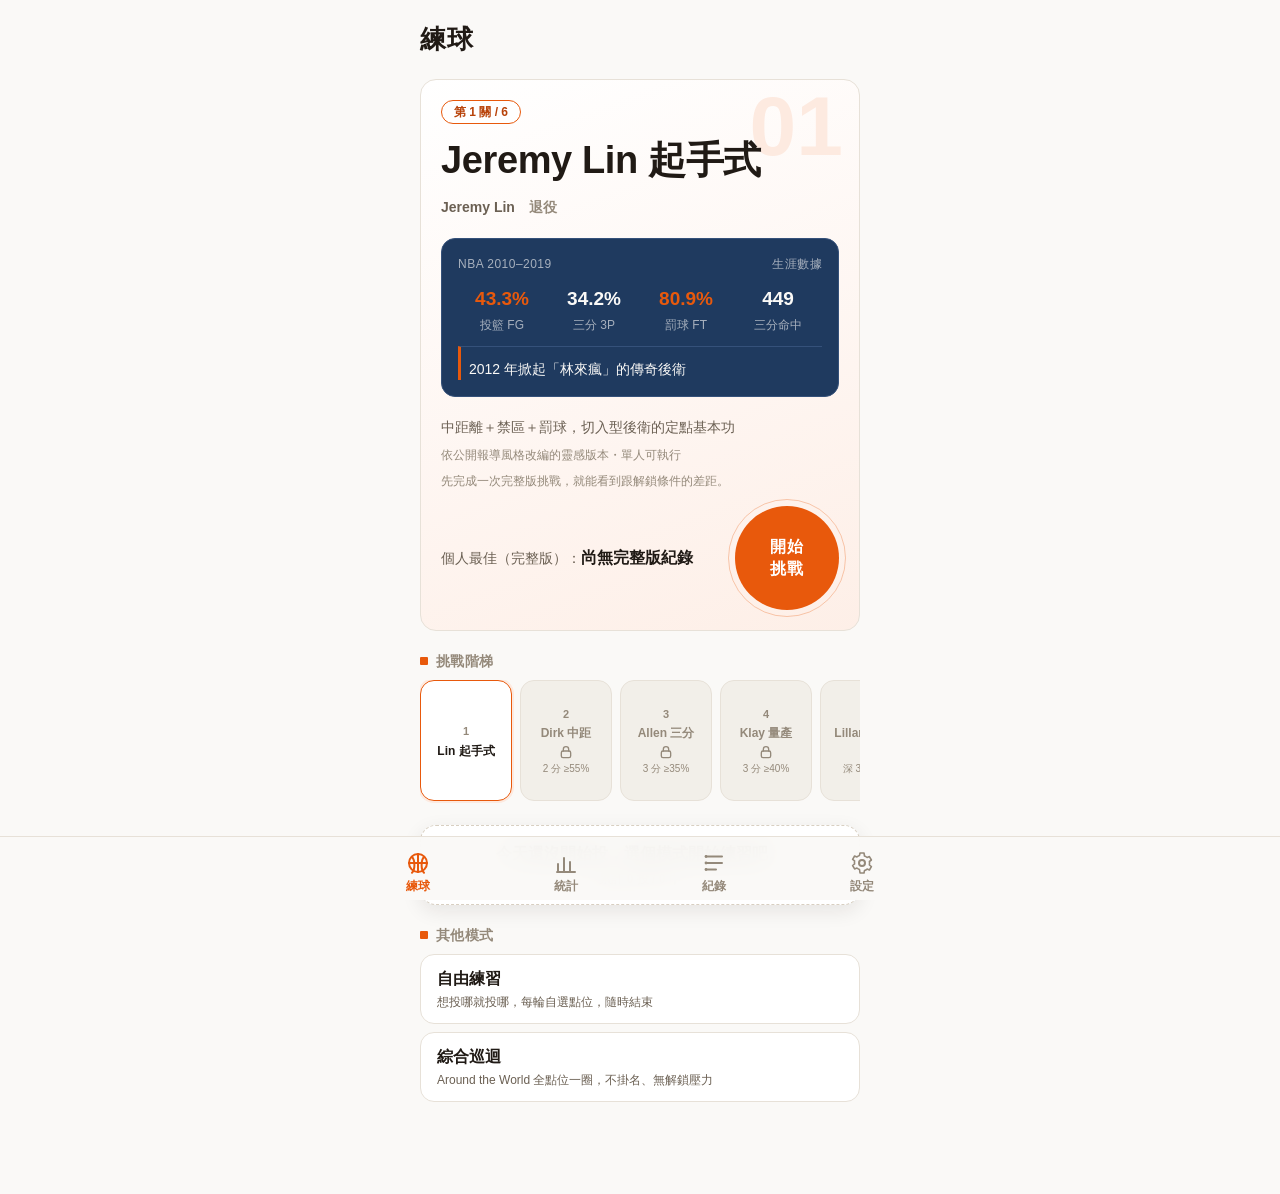
==== index.html @ 974ddd9c "OG 圖上線：assets/og.jpg＋og/twitter meta - 使用者以主 Prompt（三修版）Gemini 生成，Fable 依 BRANDING 檢查清單   選定左上負空間最乾淨" ====
<!doctype html>
<html lang="zh-Hant">
<head>
<meta charset="UTF-8" />
<meta name="viewport" content="width=device-width, initial-scale=1, maximum-scale=1, viewport-fit=cover" />
<title>Shot Ledger｜投籃紀錄</title>
<meta name="description" content="手機優先的投籃訓練紀錄工具：選模式、投一輪記一次、看熱區與命中率。" />
<meta name="theme-color" content="#FAF9F7" />
<meta property="og:title" content="Shot Ledger — 投籃訓練紀錄" />
<meta property="og:description" content="選一位射手挑戰，每輪回來點一下，破紀錄解鎖下一位。" />
<meta property="og:image" content="https://shot-ledger.pages.dev/assets/og.jpg" />
<meta property="og:url" content="https://shot-ledger.pages.dev/" />
<meta property="og:type" content="website" />
<meta name="twitter:card" content="summary_large_image" />
<link
  rel="icon"
  href="data:image/svg+xml,%3Csvg xmlns='http://www.w3.org/2000/svg' viewBox='0 0 64 64'%3E%3Cdefs%3E%3ClinearGradient id='t' x1='10' y1='52' x2='52' y2='38' gradientUnits='userSpaceOnUse'%3E%3Cstop offset='0' stop-color='%23FAF9F7' stop-opacity='.35'/%3E%3Cstop offset='1' stop-color='%23FAF9F7'/%3E%3C/linearGradient%3E%3CradialGradient id='g' cx='52' cy='38' r='14' gradientUnits='userSpaceOnUse'%3E%3Cstop offset='.45' stop-color='%23E8590C' stop-opacity='.5'/%3E%3Cstop offset='1' stop-color='%23E8590C' stop-opacity='0'/%3E%3C/radialGradient%3E%3C/defs%3E%3Crect x='2' y='2' width='60' height='60' rx='14' fill='%231F3A5F'/%3E%3Cpath d='M10 52Q31.6 0.7 54.4 36.7L49.6 39.3Q32.4 3.3 10 52Z' fill='url(%23t)'/%3E%3Ccircle cx='52' cy='38' r='14' fill='url(%23g)'/%3E%3Ccircle cx='52' cy='38' r='6.5' fill='%23E8590C'/%3E%3C/svg%3E"
/>
<link rel="stylesheet" href="css/tokens.css" />
<link rel="stylesheet" href="css/app.css" />
</head>
<body>
<div class="app-shell">
  <main id="view" class="app-main" role="main"></main>

  <nav class="tab-bar" id="tab-bar" aria-label="主要頁籤">
    <a href="#/train" class="tab-item" data-tab="train">
      <svg class="tab-item__icon" viewBox="0 0 24 24" fill="none" aria-hidden="true">
        <circle cx="12" cy="12" r="9" stroke="currentColor" stroke-width="2" />
        <path d="M3 12h18M12 3v18M6 6c3.2 3.2 3.2 12.6 0 15.8M18 6c-3.2 3.2-3.2 12.6 0 15.8" stroke="currentColor" stroke-width="2" stroke-linecap="round" />
      </svg>
      <span class="tab-item__label">練球</span>
    </a>
    <a href="#/stats" class="tab-item" data-tab="stats">
      <svg class="tab-item__icon" viewBox="0 0 24 24" fill="none" aria-hidden="true">
        <path d="M4 21V13M10 21V7M16 21V11M21 21H3" stroke="currentColor" stroke-width="2" stroke-linecap="round" stroke-linejoin="round" />
      </svg>
      <span class="tab-item__label">統計</span>
    </a>
    <a href="#/history" class="tab-item" data-tab="history">
      <svg class="tab-item__icon" viewBox="0 0 24 24" fill="none" aria-hidden="true">
        <path d="M4 5.5h16M4 12h16M4 18.5h10" stroke="currentColor" stroke-width="2" stroke-linecap="round" />
        <circle cx="4" cy="5.5" r="1.4" fill="currentColor" />
        <circle cx="4" cy="12" r="1.4" fill="currentColor" />
        <circle cx="4" cy="18.5" r="1.4" fill="currentColor" />
      </svg>
      <span class="tab-item__label">紀錄</span>
    </a>
    <a href="#/settings" class="tab-item" data-tab="settings">
      <span class="tab-item__icon-wrap">
        <svg class="tab-item__icon" viewBox="0 0 24 24" fill="none" aria-hidden="true">
          <circle cx="12" cy="12" r="3" stroke="currentColor" stroke-width="2" />
          <path d="M19.4 13.5a7.6 7.6 0 0 0 0-3l2-1.5-2-3.4-2.3.9a7.6 7.6 0 0 0-2.6-1.5L14 2h-4l-.5 2.4a7.6 7.6 0 0 0-2.6 1.5l-2.3-.9-2 3.4 2 1.5a7.6 7.6 0 0 0 0 3l-2 1.6 2 3.4 2.3-.9c.8.7 1.7 1.2 2.6 1.5L10 22h4l.5-2.4a7.6 7.6 0 0 0 2.6-1.5l2.3.9 2-3.4-2-1.6Z" stroke="currentColor" stroke-width="1.6" stroke-linejoin="round" />
        </svg>
        <span class="tab-item__dot" hidden></span>
      </span>
      <span class="tab-item__label">設定</span>
    </a>
  </nav>
</div>

<script type="module" src="js/app.js"></script>
</body>
</html>
---- css/tokens.css ----
/* css/tokens.css — 設計變數：色彩 / 字級 / 間距 / 圓角 / 陰影 */

:root {
  /* ---- 色彩：籃球橘 accent + 暖灰底 + 深炭文字 ---- */
  --color-accent: #E8590C;
  --color-accent-dark: #B8430A;
  --color-accent-tint: #FDEAE0;
  --color-accent-contrast: #FFFFFF;

  --color-bg: #FAF9F7;
  --color-surface: #FFFFFF;
  --color-surface-sunken: #F2EFE9;
  --color-border: #E7E1D8;
  --color-border-strong: #D8CFC1;

  --color-text: #201A15;
  --color-text-muted: #6B6053;
  --color-text-faint: #94897A;
  --color-text-on-accent: #FFFFFF;

  --color-success: #17794F;
  --color-success-tint: #E1F4EB;
  --color-danger: #B23B2E;
  --color-danger-tint: #FBE7E3;

  --color-court-line: #C9BFAF;
  --color-spot-idle: #C7BFB2;

  --color-heat-none: #D8D2C6;
  --color-heat-cold: #3E7CB1;
  --color-heat-warm: #E3A72E;
  --color-heat-hot: #E8590C;

  /* ---- 夜幕深藍：hero 卡生涯數據面板專用（呼應 favicon / OG 圖夜空色系） ---- */
  --color-night: #1F3A5F;
  --color-night-line: #35517A;
  --color-on-night: #FAF9F7;
  --color-on-night-muted: rgba(250, 249, 247, 0.62);

  /* ---- 字級 ---- */
  --font-family: -apple-system, BlinkMacSystemFont, "Segoe UI", "PingFang TC",
    "Noto Sans TC", "Microsoft JhengHei", "Heiti TC", sans-serif;

  --text-xs: 12px;
  --text-sm: 14px;
  --text-md: 16px;
  --text-lg: 19px;
  --text-xl: 26px;
  --text-2xl: 38px;
  --text-3xl: 48px;

  --leading-tight: 1.2;
  --leading-normal: 1.5;

  /* ---- 間距 ---- */
  --space-1: 4px;
  --space-2: 8px;
  --space-3: 12px;
  --space-4: 16px;
  --space-5: 20px;
  --space-6: 28px;
  --space-7: 40px;
  --space-8: 56px;

  /* ---- 圓角 ---- */
  --radius-sm: 8px;
  --radius-md: 14px;
  --radius-lg: 16px;
  --radius-full: 999px;

  /* ---- 陰影 ---- */
  --shadow-sm: 0 1px 2px rgba(32, 26, 21, 0.06);
  --shadow-md: 0 6px 20px rgba(32, 26, 21, 0.09);
  --shadow-lg: 0 12px 36px rgba(32, 26, 21, 0.14);

  /* ---- 觸控 / 動效 ---- */
  --touch-min: 48px;
  --transition-fast: 150ms ease;
  --transition-med: 220ms cubic-bezier(0.22, 0.61, 0.36, 1);

  --tabbar-height: 64px;
  --safe-bottom: env(safe-area-inset-bottom, 0px);
}

@media (prefers-reduced-motion: reduce) {
  :root {
    --transition-fast: 1ms;
    --transition-med: 1ms;
  }
}
---- css/app.css ----
/* css/app.css — 版面與元件 */

/* ---------------------------------------------------------------------- */
/* Reset / 基礎                                                           */
/* ---------------------------------------------------------------------- */

* {
  box-sizing: border-box;
}

html,
body {
  margin: 0;
  padding: 0;
  background: var(--color-bg);
  color: var(--color-text);
  font-family: var(--font-family);
  font-size: var(--text-md);
  line-height: var(--leading-normal);
  -webkit-tap-highlight-color: transparent;
  overscroll-behavior-y: none;
  /* 排版紀律：中文詞內不斷行（人名／英數與中文詞之間仍可在空白處斷），
     真的塞不下時才整詞換行，避免任何地方單獨剩一個中文字。 */
  word-break: keep-all;
  overflow-wrap: break-word;
}

h1,
h2,
h3,
p {
  margin: 0;
}

/* 標題儘量兩行平衡、內文儘量避免末行只剩孤字孤符號（不支援的瀏覽器會忽略，安全降級） */
h1,
h2,
h3,
.hero-card__name,
.sheet__title,
.empty-state__title,
.celebration__title,
.celebration__next {
  text-wrap: balance;
}

p,
.hero-card__focus,
.settings-card__row,
.about-card__note,
.empty-state__desc,
.confirm-card p,
.challenge-note,
.sheet__eligibility-note,
.mode-card__focus,
.secondary-card__focus {
  text-wrap: pretty;
}

/* 資訊單元（數字＋單位／符號）整體不可拆行，例如 59%、53/90 投中、約 30 分、第 3/9 輪 */
.nowrap {
  white-space: nowrap;
}

button,
input {
  font: inherit;
  color: inherit;
}

button {
  background: none;
  border: none;
  cursor: pointer;
  -webkit-tap-highlight-color: transparent;
}

ul {
  list-style: none;
  margin: 0;
  padding: 0;
}

a {
  color: inherit;
  text-decoration: none;
}

.visually-hidden {
  position: absolute;
  width: 1px;
  height: 1px;
  overflow: hidden;
  clip: rect(0 0 0 0);
  white-space: nowrap;
}

/* 數字一律等寬，避免練球時數字跳動 */
.today-summary__value,
.today-summary__pct,
.active-header__time,
.makes-btn,
.stepper-btn,
.round-row__score,
.history-row__score,
.summary__total-num,
.type-row__score,
.type-row__pct,
.spot-heat-text {
  font-variant-numeric: tabular-nums;
}

/* ---------------------------------------------------------------------- */
/* App Shell                                                              */
/* ---------------------------------------------------------------------- */

.app-shell {
  min-height: 100dvh;
  display: flex;
  flex-direction: column;
}

.app-main {
  flex: 1;
  width: 100%;
  max-width: 480px;
  margin: 0 auto;
  padding: var(--space-5) var(--space-4) calc(var(--tabbar-height) + var(--safe-bottom) + var(--space-6));
  min-height: 100dvh;
}

@media (min-width: 481px) {
  .app-main {
    padding-left: var(--space-5);
    padding-right: var(--space-5);
  }
}

.page {
  display: flex;
  flex-direction: column;
  gap: var(--space-5);
  animation: page-in var(--transition-med);
}

@keyframes page-in {
  from {
    opacity: 0;
    transform: translateY(6px);
  }
  to {
    opacity: 1;
    transform: none;
  }
}

.page-header h1 {
  font-size: var(--text-xl);
  font-weight: 800;
  letter-spacing: 0.03em;
}

.page-header--with-back {
  display: flex;
  align-items: center;
  gap: var(--space-3);
}

.back-btn {
  width: var(--touch-min);
  height: var(--touch-min);
  min-width: var(--touch-min);
  display: flex;
  align-items: center;
  justify-content: center;
  font-size: 22px;
  border-radius: var(--radius-full);
  color: var(--color-text);
}

.back-btn:active {
  background: var(--color-surface-sunken);
}

/* ---------------------------------------------------------------------- */
/* Tab bar                                                                */
/* ---------------------------------------------------------------------- */

.tab-bar {
  position: fixed;
  left: 0;
  right: 0;
  bottom: 0;
  z-index: 40;
  display: flex;
  justify-content: center;
  gap: var(--space-2);
  height: calc(var(--tabbar-height) + var(--safe-bottom));
  padding: var(--space-2) var(--space-4) var(--safe-bottom);
  background: rgba(250, 249, 247, 0.92);
  backdrop-filter: saturate(1.4) blur(14px);
  -webkit-backdrop-filter: saturate(1.4) blur(14px);
  border-top: 1px solid var(--color-border);
}

.tab-bar > .tab-item {
  flex: 1;
  max-width: 140px;
}

.tab-item {
  display: flex;
  flex-direction: column;
  align-items: center;
  justify-content: center;
  gap: 2px;
  min-height: var(--touch-min);
  border-radius: var(--radius-md);
  color: var(--color-text-faint);
  transition: color var(--transition-fast), transform var(--transition-fast);
}

.tab-item:active {
  transform: scale(0.94);
}

.tab-item.is-active {
  color: var(--color-accent);
}

.tab-item__icon {
  width: 24px;
  height: 24px;
}

.tab-item__icon-wrap {
  position: relative;
  display: inline-flex;
}

.tab-item__dot {
  position: absolute;
  top: -1px;
  right: -3px;
  width: 8px;
  height: 8px;
  border-radius: var(--radius-full);
  background: var(--color-danger);
  border: 1.5px solid var(--color-bg);
}

.tab-item__label {
  font-size: var(--text-xs);
  font-weight: 600;
}

/* ---------------------------------------------------------------------- */
/* 按鈕 / Chip                                                            */
/* ---------------------------------------------------------------------- */

.btn {
  min-height: var(--touch-min);
  padding: 0 var(--space-5);
  border-radius: var(--radius-md);
  font-size: var(--text-md);
  font-weight: 700;
  display: inline-flex;
  align-items: center;
  justify-content: center;
  transition: transform var(--transition-fast), opacity var(--transition-fast), background var(--transition-fast);
}

.btn:active {
  transform: scale(0.97);
}

.btn:disabled {
  opacity: 0.4;
  pointer-events: none;
}

.btn--primary {
  background: var(--color-accent);
  color: var(--color-text-on-accent);
}

.btn--secondary {
  background: var(--color-surface);
  border: 1.5px solid var(--color-border-strong);
  color: var(--color-text);
}

.btn--ghost {
  background: transparent;
  color: var(--color-text-muted);
}

.btn--ghost-danger {
  background: transparent;
  color: var(--color-danger);
}

.btn--danger {
  background: var(--color-danger);
  color: #fff;
}

.chip {
  min-height: 40px;
  padding: 0 var(--space-4);
  border-radius: var(--radius-full);
  border: 1.5px solid var(--color-border-strong);
  background: var(--color-surface);
  color: var(--color-text-muted);
  font-size: var(--text-sm);
  font-weight: 600;
  transition: all var(--transition-fast);
}

.chip--active,
.chip:active {
  background: var(--color-accent-tint);
  border-color: var(--color-accent);
  color: var(--color-accent-dark);
}

.chip--attempts {
  color: var(--color-text);
}

/* ---------------------------------------------------------------------- */
/* 今日小結 / 模式卡片                                                     */
/* ---------------------------------------------------------------------- */

.today-summary {
  display: flex;
  flex-direction: column;
  gap: var(--space-1);
  padding: var(--space-4) var(--space-5);
  background: linear-gradient(135deg, var(--color-accent) 0%, var(--color-accent-dark) 100%);
  color: #fff;
  border-radius: var(--radius-lg);
  box-shadow: var(--shadow-md);
}

.today-summary__row {
  display: flex;
  align-items: baseline;
  gap: var(--space-3);
}

.today-summary__value {
  font-size: var(--text-lg);
  font-weight: 800;
}

.today-summary__pct {
  margin-left: auto;
  font-size: var(--text-xl);
  font-weight: 800;
}

.today-summary__lifetime,
.today-summary__weekly {
  font-size: var(--text-xs);
  font-weight: 600;
  opacity: 0.85;
}

.today-summary--empty {
  background: var(--color-surface);
  color: var(--color-text-muted);
  border: 1.5px dashed var(--color-border-strong);
  font-weight: 600;
  text-align: center;
}

.today-summary--empty .today-summary__row {
  justify-content: center;
}

.today-summary--empty .today-summary__lifetime,
.today-summary--empty .today-summary__weekly {
  color: var(--color-text-faint);
  opacity: 1;
  text-align: center;
}

.mode-list {
  display: flex;
  flex-direction: column;
  gap: var(--space-3);
}

.mode-card {
  text-align: left;
  background: var(--color-surface);
  border: 1px solid var(--color-border);
  border-radius: var(--radius-lg);
  padding: var(--space-4) var(--space-5);
  display: flex;
  flex-direction: column;
  gap: var(--space-1);
  transition: transform var(--transition-fast);
}

.mode-card:active {
  transform: scale(0.985);
}

.mode-card__top {
  display: flex;
  align-items: baseline;
  justify-content: space-between;
  gap: var(--space-2);
}

.mode-card__name {
  font-size: var(--text-lg);
  font-weight: 800;
}

.mode-card__est {
  font-size: var(--text-xs);
  color: var(--color-text-faint);
  font-weight: 600;
  white-space: nowrap;
}

.mode-card__focus {
  color: var(--color-text-muted);
  font-size: var(--text-sm);
}

.mode-card__meta {
  margin-top: var(--space-2);
  display: flex;
  flex-wrap: wrap;
  align-items: center;
  gap: var(--space-2);
}

.mode-card__rounds {
  font-size: var(--text-xs);
  font-weight: 700;
  color: var(--color-accent-dark);
  background: var(--color-accent-tint);
  padding: 3px var(--space-2);
  border-radius: var(--radius-full);
}

.mode-card__inspired {
  font-size: 11px;
  color: var(--color-text-faint);
}

/* ---------------------------------------------------------------------- */
/* 繼續上次練習                                                            */
/* ---------------------------------------------------------------------- */

.page--confirm {
  min-height: calc(100dvh - var(--tabbar-height) - var(--safe-bottom) - var(--space-8));
  display: flex;
  align-items: center;
}

.confirm-card {
  width: 100%;
  background: var(--color-surface);
  border: 1px solid var(--color-border);
  border-radius: var(--radius-lg);
  padding: var(--space-6) var(--space-5);
  display: flex;
  flex-direction: column;
  gap: var(--space-4);
}

.confirm-card h2 {
  font-size: var(--text-lg);
  font-weight: 800;
}

.confirm-card p {
  color: var(--color-text-muted);
  font-size: var(--text-sm);
}

.confirm-actions {
  display: flex;
  gap: var(--space-3);
  margin-top: var(--space-2);
}

.confirm-actions .btn {
  flex: 1;
}

/* ---------------------------------------------------------------------- */
/* 練球中                                                                  */
/* ---------------------------------------------------------------------- */

.active-header {
  display: flex;
  align-items: center;
  justify-content: space-between;
  gap: var(--space-3);
}

.active-header__mode {
  font-size: var(--text-lg);
  font-weight: 800;
}

.active-header__meta {
  display: flex;
  align-items: center;
  gap: var(--space-3);
  font-size: var(--text-sm);
  font-weight: 700;
  color: var(--color-text-muted);
}

.active-header__time {
  padding: 4px var(--space-2);
  border-radius: var(--radius-sm);
  background: var(--color-surface-sunken);
}

.active-header__round {
  color: var(--color-accent-dark);
  white-space: nowrap;
}

.court-wrap {
  background: var(--color-surface);
  border-radius: var(--radius-lg);
  padding: var(--space-3);
  border: 1px solid var(--color-border);
  display: flex;
  flex-direction: column;
  gap: var(--space-3);
}

.court-svg {
  width: 100%;
  height: auto;
  display: block;
  touch-action: manipulation;
}

.court-spot {
  cursor: pointer;
}

.court-spot.is-locked {
  cursor: default;
}

.spot-dot {
  transition: r var(--transition-fast), fill var(--transition-fast);
  stroke: var(--color-surface);
  stroke-width: 2;
}

.court-spot--pick .spot-dot {
  fill: var(--color-spot-idle);
}

.court-spot--pick.is-selected .spot-dot {
  fill: var(--color-accent);
  stroke: var(--color-accent-dark);
}

.spot-label {
  font-size: 15px;
  font-weight: 700;
  fill: var(--color-text);
  opacity: 0;
  transition: opacity var(--transition-fast);
  pointer-events: none;
  paint-order: stroke;
  stroke: var(--color-surface);
  stroke-width: 4px;
}

.court-spot.is-selected .spot-label {
  opacity: 1;
}

.court-spot--heat .spot-label {
  display: none;
}

.spot-heat-text {
  font-size: 13px;
  font-weight: 800;
  fill: #fff;
  pointer-events: none;
  paint-order: stroke;
}

.spot-controls,
.type-chips {
  display: flex;
  flex-wrap: wrap;
  gap: var(--space-2);
}

.round-input {
  background: var(--color-surface);
  border-radius: var(--radius-lg);
  padding: var(--space-4) var(--space-4) var(--space-5);
  border: 1px solid var(--color-border);
  display: flex;
  flex-direction: column;
  gap: var(--space-3);
}

.round-input__head {
  display: flex;
  align-items: center;
  justify-content: space-between;
  gap: var(--space-2);
}

.round-input__spot {
  flex: 1;
  min-width: 0;
  font-weight: 700;
  font-size: var(--text-sm);
  color: var(--color-text-muted);
  white-space: nowrap;
  overflow: hidden;
  text-overflow: ellipsis;
}

.round-input__question {
  font-size: var(--text-lg);
  font-weight: 800;
  text-align: center;
}

.makes-grid {
  display: grid;
  grid-template-columns: repeat(6, 1fr);
  gap: var(--space-2);
}

.makes-btn {
  min-height: 56px;
  border-radius: var(--radius-md);
  background: var(--color-surface-sunken);
  border: 1.5px solid var(--color-border);
  font-size: var(--text-lg);
  font-weight: 800;
  color: var(--color-text);
  transition: transform var(--transition-fast), background var(--transition-fast), color var(--transition-fast), border-color var(--transition-fast);
}

.makes-btn:hover {
  border-color: var(--color-accent);
}

.makes-btn:active {
  transform: scale(0.92);
  background: var(--color-accent);
  color: #fff;
  border-color: var(--color-accent);
}

.makes-btn.is-active {
  background: var(--color-accent);
  color: #fff;
  border-color: var(--color-accent);
}

.makes-btn:disabled {
  opacity: 0.35;
  pointer-events: none;
}

.completed-rounds {
  display: flex;
  flex-direction: column;
  gap: var(--space-2);
}

.completed-rounds__title {
  font-size: var(--text-sm);
  font-weight: 700;
  color: var(--color-text-faint);
}

.round-list {
  display: flex;
  flex-direction: column;
  gap: var(--space-1);
  background: var(--color-surface);
  border-radius: var(--radius-md);
  border: 1px solid var(--color-border);
  overflow: hidden;
}

.round-row {
  display: flex;
  align-items: center;
  gap: var(--space-3);
  padding: var(--space-3) var(--space-4);
  min-height: var(--touch-min);
  border-bottom: 1px solid var(--color-border);
  cursor: pointer;
  transition: background var(--transition-fast);
}

.round-row:last-child {
  border-bottom: none;
}

.round-row:active {
  background: var(--color-surface-sunken);
}

.round-row__idx {
  font-size: var(--text-xs);
  font-weight: 700;
  color: var(--color-text-faint);
  min-width: 26px;
}

.round-row__spot {
  flex: 1;
  font-weight: 600;
}

.round-row__score {
  font-weight: 800;
  color: var(--color-accent-dark);
}

.active-footer {
  display: flex;
  gap: var(--space-3);
  position: sticky;
  bottom: 0;
}

.active-footer .btn--primary {
  flex: 1;
}

/* ---------------------------------------------------------------------- */
/* Sheet（實投數 / 修改輪次）＋ Toast                                       */
/* ---------------------------------------------------------------------- */

.sheet-backdrop {
  position: fixed;
  inset: 0;
  z-index: 60;
  background: rgba(32, 26, 21, 0.4);
  display: flex;
  align-items: flex-end;
  justify-content: center;
  animation: backdrop-in var(--transition-fast);
}

@keyframes backdrop-in {
  from {
    opacity: 0;
  }
  to {
    opacity: 1;
  }
}

.sheet {
  width: 100%;
  max-width: 480px;
  background: var(--color-surface);
  border-radius: var(--radius-lg) var(--radius-lg) 0 0;
  padding: var(--space-5) var(--space-4) calc(var(--space-6) + var(--safe-bottom));
  box-shadow: var(--shadow-lg);
  display: flex;
  flex-direction: column;
  gap: var(--space-4);
  animation: sheet-in var(--transition-med);
  max-height: 80dvh;
  overflow-y: auto;
}

@keyframes sheet-in {
  from {
    transform: translateY(24px);
    opacity: 0;
  }
  to {
    transform: none;
    opacity: 1;
  }
}

.sheet__title {
  font-size: var(--text-lg);
  font-weight: 800;
  text-align: center;
}

.sheet__sub {
  font-size: var(--text-sm);
  color: var(--color-text-muted);
  text-align: center;
  margin-top: calc(var(--space-2) * -1);
}

.stepper-grid {
  display: grid;
  grid-template-columns: repeat(5, 1fr);
  gap: var(--space-2);
}

.stepper-btn {
  min-height: 48px;
  border-radius: var(--radius-md);
  background: var(--color-surface-sunken);
  border: 1.5px solid var(--color-border);
  font-weight: 700;
}

.stepper-btn.is-active {
  background: var(--color-accent);
  color: #fff;
  border-color: var(--color-accent);
}

.toast {
  position: fixed;
  left: 50%;
  bottom: calc(var(--tabbar-height) + var(--safe-bottom) + var(--space-4));
  transform: translate(-50%, 10px);
  opacity: 0;
  background: var(--color-text);
  color: #fff;
  padding: var(--space-3) var(--space-5);
  border-radius: var(--radius-full);
  font-weight: 700;
  font-size: var(--text-sm);
  box-shadow: var(--shadow-md);
  z-index: 80;
  transition: opacity var(--transition-med), transform var(--transition-med);
  pointer-events: none;
}

.toast--show {
  opacity: 1;
  transform: translate(-50%, 0);
}

/* ---------------------------------------------------------------------- */
/* 本節統計（練球結束頁 / 紀錄詳情共用）                                     */
/* ---------------------------------------------------------------------- */

.summary {
  display: flex;
  flex-direction: column;
  gap: var(--space-5);
}

.summary__header {
  display: flex;
  flex-direction: column;
  gap: 2px;
}

.summary__header h2 {
  font-size: var(--text-xl);
  font-weight: 800;
}

.inspired-note {
  font-size: 12px;
  color: var(--color-text-faint);
}

.summary__meta {
  font-size: var(--text-sm);
  color: var(--color-text-muted);
  margin-top: var(--space-1);
}

.summary__totals {
  display: grid;
  grid-template-columns: repeat(3, 1fr);
  background: var(--color-surface);
  border: 1px solid var(--color-border);
  border-radius: var(--radius-lg);
  padding: var(--space-5) var(--space-3);
}

.summary__total {
  display: flex;
  flex-direction: column;
  align-items: center;
  gap: 2px;
}

.summary__total-num {
  font-size: var(--text-2xl);
  font-weight: 800;
  letter-spacing: -0.02em;
}

.summary__total-num--accent {
  color: var(--color-accent);
}

.summary__total-label {
  font-size: var(--text-xs);
  color: var(--color-text-faint);
  font-weight: 600;
}

.type-list {
  display: flex;
  flex-direction: column;
  gap: var(--space-2);
}

.type-row {
  display: grid;
  grid-template-columns: 3.5em 4em 3em 1fr;
  align-items: center;
  gap: var(--space-2);
  background: var(--color-surface);
  border: 1px solid var(--color-border);
  border-radius: var(--radius-md);
  padding: var(--space-3) var(--space-4);
  font-size: var(--text-sm);
}

.type-row--empty {
  display: block;
  text-align: center;
  color: var(--color-text-faint);
  padding: var(--space-5);
}

.type-row__label {
  font-weight: 800;
}

.type-row__score {
  color: var(--color-text-muted);
}

.type-row__pct {
  font-weight: 800;
}

.stat-diff {
  justify-self: end;
  min-width: 0;
  max-width: 100%;
  font-size: var(--text-xs);
  font-weight: 700;
  text-align: right;
  white-space: nowrap;
  overflow: hidden;
  text-overflow: ellipsis;
}

.stat-diff--up {
  color: var(--color-success);
}

.stat-diff--down {
  color: var(--color-danger);
}

.stat-diff--flat,
.stat-diff--none {
  color: var(--color-text-faint);
}

.summary__court {
  background: var(--color-surface);
  border-radius: var(--radius-lg);
  border: 1px solid var(--color-border);
  padding: var(--space-3);
}

.summary__actions {
  display: flex;
  flex-direction: column;
  gap: var(--space-3);
}

.summary__actions-share {
  width: 100%;
}

.summary__actions-row {
  display: flex;
  gap: var(--space-3);
}

.summary__actions-row .btn {
  flex: 1;
}

/* ---------------------------------------------------------------------- */
/* 紀錄分頁                                                                */
/* ---------------------------------------------------------------------- */

.history-list {
  display: flex;
  flex-direction: column;
  gap: var(--space-2);
}

.history-row {
  display: flex;
  align-items: center;
  gap: var(--space-3);
  background: var(--color-surface);
  border: 1px solid var(--color-border);
  border-radius: var(--radius-lg);
  padding: var(--space-3) var(--space-4);
  min-height: var(--touch-min);
  cursor: pointer;
  transition: transform var(--transition-fast);
}

.history-row:active {
  transform: scale(0.985);
}

.history-row__date {
  display: flex;
  flex-direction: column;
  align-items: center;
  min-width: 64px;
  padding-right: var(--space-3);
  border-right: 1px solid var(--color-border);
}

.history-row__day {
  font-weight: 800;
  font-size: var(--text-sm);
  white-space: nowrap;
}

.history-row__time {
  font-size: 11px;
  color: var(--color-text-faint);
}

.history-row__main {
  flex: 1;
  display: flex;
  flex-direction: column;
  gap: 2px;
  min-width: 0;
}

.history-row__mode {
  font-weight: 700;
}

.history-row__score {
  font-size: var(--text-xs);
  color: var(--color-text-muted);
}

.history-row__duration {
  font-size: var(--text-xs);
  color: var(--color-text-faint);
  white-space: nowrap;
}

/* ---------------------------------------------------------------------- */
/* 空狀態                                                                  */
/* ---------------------------------------------------------------------- */

.empty-state {
  display: flex;
  flex-direction: column;
  align-items: center;
  text-align: center;
  gap: var(--space-2);
  padding: var(--space-8) var(--space-4);
  color: var(--color-text-muted);
}

.empty-state__icon {
  margin-bottom: var(--space-2);
  opacity: 0.8;
}

.empty-state__title {
  font-weight: 800;
  font-size: var(--text-lg);
  color: var(--color-text);
}

.empty-state__desc {
  font-size: var(--text-sm);
  max-width: 30em;
}

/* ---------------------------------------------------------------------- */
/* 設定分頁                                                                */
/* ---------------------------------------------------------------------- */

.settings-card {
  background: var(--color-surface);
  border: 1px solid var(--color-border);
  border-radius: var(--radius-lg);
  padding: var(--space-4) var(--space-5);
  display: flex;
  flex-direction: column;
  gap: var(--space-3);
}

.settings-card--danger {
  border-color: var(--color-danger-tint);
  background: var(--color-danger-tint);
}

.settings-card__title {
  font-size: var(--text-sm);
  font-weight: 800;
  color: var(--color-text-faint);
  text-transform: uppercase;
  letter-spacing: 0.04em;
}

.settings-card__row {
  font-size: var(--text-sm);
  color: var(--color-text-muted);
}

.settings-reminder {
  font-size: var(--text-sm);
  font-weight: 700;
  color: var(--color-danger);
  background: var(--color-danger-tint);
  border-radius: var(--radius-sm);
  padding: var(--space-2) var(--space-3);
}

.settings-actions {
  display: flex;
  flex-wrap: wrap;
  gap: var(--space-2);
}

.settings-actions .btn {
  flex: 1;
  min-width: 120px;
  padding: 0 var(--space-3);
}

.settings-clear-row {
  display: flex;
  gap: var(--space-2);
}

.text-input {
  flex: 1;
  min-height: var(--touch-min);
  padding: 0 var(--space-4);
  border-radius: var(--radius-md);
  border: 1.5px solid var(--color-border-strong);
  background: var(--color-surface);
}

.text-input:focus {
  outline: 2px solid var(--color-accent);
  outline-offset: 1px;
}

.settings-footer {
  text-align: center;
  padding: var(--space-5) var(--space-3) var(--space-3);
  display: flex;
  flex-direction: column;
  gap: var(--space-2);
}

.settings-footer__app {
  font-weight: 700;
  color: var(--color-text-muted);
  font-size: var(--text-sm);
}

.settings-footer__note {
  font-size: 11px;
  color: var(--color-text-faint);
  line-height: var(--leading-normal);
}

.settings-toast {
  background: var(--color-success-tint);
  color: var(--color-success);
  font-weight: 700;
  font-size: var(--text-sm);
  padding: var(--space-3) var(--space-4);
  border-radius: var(--radius-md);
}

/* ---------------------------------------------------------------------- */
/* 共用：小節標題 / variant tag                                            */
/* ---------------------------------------------------------------------- */

.section-title {
  font-size: var(--text-sm);
  font-weight: 800;
  color: var(--color-text-faint);
  text-transform: uppercase;
  letter-spacing: 0.03em;
}

/* 雜誌欄目記號：小節標題前的方塊眉標，全域套用所有 .section-title */
.section-title::before {
  content: '';
  display: inline-block;
  width: 8px;
  height: 8px;
  margin-right: 8px;
  border-radius: 1px;
  background: var(--color-accent);
  transform: translateY(-1px);
}

.variant-tag {
  display: inline-flex;
  align-items: center;
  margin-left: var(--space-2);
  padding: 2px var(--space-2);
  border-radius: var(--radius-full);
  background: var(--color-accent-tint);
  color: var(--color-accent-dark);
  font-size: var(--text-xs);
  font-weight: 700;
  vertical-align: middle;
}

.variant-tag--sm {
  font-size: 10px;
  padding: 1px 6px;
  margin-left: var(--space-1);
}

.summary__tags {
  display: flex;
  flex-wrap: wrap;
  align-items: center;
  gap: var(--space-2);
}

/* ---------------------------------------------------------------------- */
/* 首頁：挑戰主視覺 Hero Card                                              */
/* ---------------------------------------------------------------------- */

.hero-card {
  position: relative;
  background: linear-gradient(160deg, var(--color-surface) 0%, var(--color-accent-tint) 130%);
  border: 1px solid var(--color-border);
  border-radius: var(--radius-lg);
  padding: var(--space-5);
  display: flex;
  flex-direction: column;
  gap: var(--space-2);
}

/* 雜誌刊號感：右上角超大關卡數字浮水印，氛圍用、永遠壓在內容下層 */
.hero-card__bignum {
  position: absolute;
  top: 4px;
  right: 16px;
  z-index: 0;
  font-size: 84px;
  font-weight: 800;
  line-height: 1;
  font-variant-numeric: tabular-nums;
  color: var(--color-accent-tint);
  user-select: none;
}

.hero-card > :not(.hero-card__bignum) {
  position: relative;
  z-index: 1;
}

.hero-card__top {
  display: flex;
  align-items: center;
  justify-content: space-between;
}

.hero-card__tier {
  font-size: var(--text-xs);
  font-weight: 800;
  color: var(--color-accent-dark);
  background: var(--color-surface);
  border: 1px solid var(--color-accent);
  padding: 2px var(--space-3);
  border-radius: var(--radius-full);
  white-space: nowrap;
}

.hero-card__passed {
  font-size: var(--text-xs);
  font-weight: 800;
  color: var(--color-success);
}

.hero-card__name {
  /* 窄螢幕（375-390px）縮字級，讓「人名＋中文詞」盡量一行放得下人名部分，
     中文詞（不可斷詞內）需要換行時完整移到下一行，不會只剩單字孤字。 */
  font-size: clamp(24px, 6.8vw, var(--text-2xl));
  font-weight: 800;
  letter-spacing: -0.01em;
  word-break: keep-all;
}

/* 生涯數據面板「夜幕數據面板」：深藍面板內嵌在米白 hero 卡裡，
   呼應品牌夜幕深藍（favicon / OG 圖夜空同色系）。取代舊版米色 pill 列。 */
.career-panel {
  margin-top: var(--space-3);
  margin-bottom: var(--space-3);
  background: var(--color-night);
  border: 1px solid var(--color-night-line);
  border-radius: var(--radius-md);
  padding: var(--space-4);
}

.career-panel__caption {
  display: flex;
  align-items: center;
  justify-content: space-between;
  gap: var(--space-2);
  font-size: var(--text-xs);
  letter-spacing: 0.04em;
  color: var(--color-on-night-muted);
}

.career-panel__stats {
  display: grid;
  grid-template-columns: repeat(4, 1fr);
  gap: var(--space-1);
  margin-top: var(--space-3);
}

.career-panel__stat {
  display: flex;
  flex-direction: column;
  align-items: center;
  min-width: 0;
  text-align: center;
}

.career-panel__stat-value {
  font-size: var(--text-lg);
  font-weight: 700;
  font-variant-numeric: tabular-nums;
  color: var(--color-on-night);
}

.career-panel__stat-value.is-accent {
  color: var(--color-accent);
}

.career-panel__stat-label {
  margin-top: 2px;
  font-size: var(--text-xs);
  color: var(--color-on-night-muted);
}

.career-panel__fact {
  margin-top: var(--space-3);
  padding-top: var(--space-3);
  padding-left: var(--space-2);
  border-top: 1px solid var(--color-night-line);
  border-left: 3px solid var(--color-accent);
  font-size: var(--text-sm);
  line-height: var(--leading-normal);
  color: var(--color-on-night);
}

/* 375px 上下：4 欄夠窄時，標籤字級／字距略縮，仍不低於 11px、不換行。 */
@media (max-width: 380px) {
  .career-panel__stat-label {
    font-size: 11px;
    letter-spacing: -0.01em;
  }
}

.hero-card__player {
  font-size: var(--text-sm);
  font-weight: 700;
  color: var(--color-text-muted);
}

.hero-card__status {
  color: var(--color-text-faint);
  font-weight: 600;
}

.hero-card__focus {
  color: var(--color-text-muted);
  font-size: var(--text-sm);
}

/* 底部一列：左「個人最佳」＋右圓形 CTA，差距進度條（gapHtml）維持在這一列之上、滿版不動 */
.hero-card__bottom-row {
  margin-top: var(--space-2);
  display: flex;
  align-items: center;
  justify-content: space-between;
  gap: var(--space-3);
}

.hero-card__best {
  flex: 1;
  min-width: 0;
  font-size: var(--text-sm);
  color: var(--color-text-muted);
}

.hero-card__best strong {
  color: var(--color-text);
  font-size: var(--text-md);
}

.hero-card__best-date {
  font-weight: 500;
  color: var(--color-text-faint);
  font-size: var(--text-xs);
}

.hero-card__gap-empty {
  font-size: var(--text-xs);
  color: var(--color-text-faint);
}

/* 簽名元素：圓形「開始挑戰」按鈕，取代舊版滿版 CTA（球場中圈語彙的外圈細環見 ::after） */
.hero-card__cta-circle {
  position: relative;
  flex: 0 0 auto;
  width: 104px;
  height: 104px;
  border-radius: 50%;
  display: flex;
  flex-direction: column;
  align-items: center;
  justify-content: center;
  background: var(--color-accent);
  color: var(--color-accent-contrast);
  font-size: var(--text-md);
  font-weight: 700;
  letter-spacing: 0.08em;
  line-height: 1.35;
  transition: transform var(--transition-fast), background var(--transition-fast);
}

.hero-card__cta-circle::after {
  content: '';
  position: absolute;
  inset: -7px;
  border: 1.5px solid var(--color-accent);
  opacity: 0.3;
  border-radius: 50%;
}

.hero-card__cta-circle:active {
  transform: scale(0.96);
  background: var(--color-accent-dark);
}

/* ---------------------------------------------------------------------- */
/* 首頁：快速重開（極速啟動，1 點直開上次菜單＋變體）                          */
/* ---------------------------------------------------------------------- */

.quick-restart {
  display: flex;
  align-items: center;
  gap: var(--space-2);
  min-height: var(--touch-min);
  width: 100%;
  padding: var(--space-2) var(--space-4);
  background: var(--color-surface);
  border: 1.5px solid var(--color-border);
  border-radius: var(--radius-md);
  box-shadow: var(--shadow-sm);
  transition: transform var(--transition-fast);
}

.quick-restart:active {
  transform: scale(0.985);
}

.quick-restart__icon {
  flex: 0 0 auto;
  color: var(--color-accent);
  font-weight: 800;
}

.quick-restart__label {
  flex: 1;
  min-width: 0;
  text-align: left;
  font-size: var(--text-sm);
  color: var(--color-text-muted);
  overflow: hidden;
  text-overflow: ellipsis;
  white-space: nowrap;
}

.quick-restart__label strong {
  color: var(--color-text);
}

/* ---------------------------------------------------------------------- */
/* passRule 迷你進度條（Hero / 即時挑戰進度共用）                            */
/* ---------------------------------------------------------------------- */

.rule-bars {
  display: flex;
  flex-direction: column;
  gap: var(--space-2);
}

.rule-bar__label {
  display: flex;
  justify-content: space-between;
  gap: var(--space-2);
  font-size: var(--text-xs);
  font-weight: 700;
  color: var(--color-text-muted);
  margin-bottom: 3px;
}

.rule-bar__label span {
  white-space: nowrap;
}

.rule-bar__track {
  position: relative;
  height: 8px;
  border-radius: var(--radius-full);
  background: var(--color-surface-sunken);
  overflow: visible;
}

.rule-bar__fill {
  height: 100%;
  border-radius: var(--radius-full);
  background: var(--color-heat-warm);
  transition: width var(--transition-med);
}

.rule-bar.is-met .rule-bar__fill {
  background: var(--color-success);
}

.rule-bar__need {
  position: absolute;
  top: -2px;
  width: 2px;
  height: 12px;
  background: var(--color-text);
  opacity: 0.5;
}

.live-progress {
  background: var(--color-surface);
  border-radius: var(--radius-lg);
  padding: var(--space-4);
  border: 1px solid var(--color-border);
  display: flex;
  flex-direction: column;
  gap: var(--space-2);
}

/* ---------------------------------------------------------------------- */
/* 首頁：挑戰階梯列                                                        */
/* ---------------------------------------------------------------------- */

.ladder-row {
  display: flex;
  flex-direction: column;
  gap: var(--space-2);
}

.ladder-scroll {
  display: flex;
  gap: var(--space-2);
  overflow-x: auto;
  padding-bottom: var(--space-1);
  scrollbar-width: thin;
}

.ladder-tile {
  flex: 0 0 auto;
  width: 92px;
  min-height: 100px;
  display: flex;
  flex-direction: column;
  align-items: center;
  justify-content: center;
  gap: var(--space-1);
  text-align: center;
  padding: var(--space-3) var(--space-2);
  border-radius: var(--radius-md);
  background: var(--color-surface);
  border: 1.5px solid var(--color-border);
  position: relative;
  transition: transform var(--transition-fast), border-color var(--transition-fast);
}

.ladder-tile:active {
  transform: scale(0.96);
}

.ladder-tile.is-current {
  border-color: var(--color-accent);
  box-shadow: 0 0 0 2px var(--color-accent-tint);
}

.ladder-tile.is-passed {
  background: var(--color-success-tint);
  border-color: var(--color-success);
}

.ladder-tile.is-locked {
  background: var(--color-surface-sunken);
  color: var(--color-text-faint);
}

.ladder-tile__tier {
  font-size: 11px;
  font-weight: 800;
  color: var(--color-text-faint);
}

.ladder-tile__name {
  font-size: var(--text-xs);
  font-weight: 700;
  line-height: var(--leading-tight);
}

.ladder-tile__check {
  position: absolute;
  top: 4px;
  right: 6px;
  color: var(--color-success);
  font-weight: 800;
}

.ladder-tile__lock {
  display: flex;
  flex-direction: column;
  align-items: center;
  gap: 2px;
}

.lock-icon {
  width: 16px;
  height: 16px;
  color: var(--color-text-faint);
}

.ladder-tile__cond {
  font-size: 10px;
  line-height: 1.3;
  color: var(--color-text-faint);
}

/* ---------------------------------------------------------------------- */
/* 首頁：非挑戰小卡（自由練習 / 綜合巡迴）                                    */
/* ---------------------------------------------------------------------- */

.secondary-list {
  display: flex;
  flex-direction: column;
  gap: var(--space-2);
}

.secondary-cards {
  display: flex;
  flex-direction: column;
  gap: var(--space-2);
}

.secondary-card {
  text-align: left;
  background: var(--color-surface);
  border: 1px solid var(--color-border);
  border-radius: var(--radius-md);
  padding: var(--space-3) var(--space-4);
  display: flex;
  flex-direction: column;
  gap: 2px;
}

.secondary-card__name {
  font-size: var(--text-md);
  font-weight: 700;
}

.secondary-card__focus {
  font-size: var(--text-xs);
  color: var(--color-text-muted);
}

/* ---------------------------------------------------------------------- */
/* 變體選擇 Sheet（簡易 / 完整）                                            */
/* ---------------------------------------------------------------------- */

.variant-options {
  display: flex;
  flex-direction: column;
  gap: var(--space-2);
}

.variant-option {
  min-height: var(--touch-min);
  display: flex;
  align-items: center;
  justify-content: space-between;
  padding: var(--space-3) var(--space-4);
  border-radius: var(--radius-md);
  background: var(--color-surface-sunken);
  border: 1.5px solid var(--color-border);
  text-align: left;
}

.variant-option:active {
  border-color: var(--color-accent);
  background: var(--color-accent-tint);
}

.variant-option__name {
  font-weight: 800;
}

.variant-option__meta {
  font-size: var(--text-xs);
  color: var(--color-text-muted);
  white-space: nowrap;
}

.sheet__basis {
  margin-top: var(--space-3);
  font-size: var(--text-xs);
  color: var(--color-text-muted);
  text-wrap: pretty;
}

.sheet__basis-link {
  color: var(--color-accent);
  text-decoration: none;
  white-space: nowrap;
}

.sheet__eligibility-note {
  font-size: 11px;
  color: var(--color-text-faint);
  text-align: center;
}

.sheet__honesty-line {
  font-size: var(--text-xs);
  font-weight: 700;
  text-align: center;
  color: var(--color-accent-dark);
}

/* ---------------------------------------------------------------------- */
/* 快速／逐球輸入切換 ＋ 逐球球圖                                            */
/* ---------------------------------------------------------------------- */

.input-mode-toggle {
  display: flex;
  align-self: center;
  background: var(--color-surface-sunken);
  border-radius: var(--radius-full);
  padding: 3px;
  gap: 2px;
}

.input-mode-btn {
  min-height: 36px;
  padding: 0 var(--space-4);
  border-radius: var(--radius-full);
  font-size: var(--text-sm);
  font-weight: 700;
  color: var(--color-text-muted);
  transition: all var(--transition-fast);
}

.input-mode-btn.is-active {
  background: var(--color-surface);
  color: var(--color-accent-dark);
  box-shadow: var(--shadow-sm);
}

.seq-balls {
  display: flex;
  flex-direction: column;
  gap: var(--space-2);
  align-items: center;
}

.seq-ball-row {
  display: flex;
  gap: var(--space-2);
}

.seq-ball {
  width: 48px;
  height: 48px;
  min-width: 48px;
  min-height: 48px;
  border-radius: 50%;
  background: var(--color-surface-sunken);
  border: 2px solid var(--color-border-strong);
  font-weight: 800;
  color: var(--color-text-muted);
  transition: transform var(--transition-fast), background var(--transition-fast), color var(--transition-fast), border-color var(--transition-fast);
}

.seq-ball:active {
  transform: scale(0.9);
}

.seq-ball.is-made {
  background: var(--color-accent);
  border-color: var(--color-accent-dark);
  color: #fff;
}

.seq-summary {
  text-align: center;
  font-size: var(--text-md);
  font-weight: 700;
  color: var(--color-text-muted);
}

.seq-summary strong {
  color: var(--color-accent-dark);
  font-size: var(--text-lg);
}

.round-row__seq-tag {
  margin-left: var(--space-2);
  font-size: 10px;
  font-weight: 700;
  color: var(--color-accent-dark);
  background: var(--color-accent-tint);
  padding: 1px 6px;
  border-radius: var(--radius-full);
}

/* ---------------------------------------------------------------------- */
/* 本節統計：輪次曲線                                                      */
/* ---------------------------------------------------------------------- */

.curve-section,
.split-section,
.challenge-section {
  background: var(--color-surface);
  border: 1px solid var(--color-border);
  border-radius: var(--radius-lg);
  padding: var(--space-4);
  display: flex;
  flex-direction: column;
  gap: var(--space-3);
}

.curve-chart {
  display: flex;
  align-items: flex-end;
  gap: var(--space-2);
  overflow-x: auto;
  padding-top: var(--space-4);
  min-height: 120px;
}

.curve-bar {
  flex: 0 0 auto;
  width: 28px;
  display: flex;
  flex-direction: column;
  align-items: center;
  gap: 4px;
}

.curve-bar__track {
  width: 14px;
  height: 72px;
  display: flex;
  align-items: flex-end;
  background: var(--color-surface-sunken);
  border-radius: var(--radius-full);
  overflow: hidden;
}

.curve-bar__fill {
  width: 100%;
  background: var(--color-accent);
  border-radius: var(--radius-full);
  transition: height var(--transition-med);
}

.curve-bar__pct {
  font-size: 10px;
  font-weight: 700;
  color: var(--color-text-muted);
}

.curve-bar__idx {
  font-size: 10px;
  color: var(--color-text-faint);
}

/* ---------------------------------------------------------------------- */
/* 本節統計：前後段對比                                                    */
/* ---------------------------------------------------------------------- */

.split-row {
  display: grid;
  grid-template-columns: 1fr 1fr;
  gap: var(--space-3);
}

.split-col {
  display: flex;
  flex-direction: column;
  align-items: center;
  gap: 2px;
  background: var(--color-surface-sunken);
  border-radius: var(--radius-md);
  padding: var(--space-3);
}

.split-col__label {
  font-size: var(--text-xs);
  color: var(--color-text-faint);
  font-weight: 700;
}

.split-col__pct {
  font-size: var(--text-xl);
  font-weight: 800;
  color: var(--color-accent-dark);
}

.split-col__score {
  font-size: var(--text-xs);
  color: var(--color-text-muted);
}

/* ---------------------------------------------------------------------- */
/* 本節統計：挑戰結果區                                                    */
/* ---------------------------------------------------------------------- */

.rule-list {
  display: flex;
  flex-direction: column;
  gap: var(--space-2);
}

.rule-row {
  display: flex;
  align-items: center;
  gap: var(--space-2);
  padding: var(--space-2) var(--space-3);
  border-radius: var(--radius-sm);
  background: var(--color-surface-sunken);
  font-size: var(--text-sm);
}

.rule-row.is-met {
  background: var(--color-success-tint);
}

.rule-row.is-unmet {
  background: var(--color-danger-tint);
}

.rule-row__icon {
  font-weight: 800;
}

.rule-row.is-met .rule-row__icon {
  color: var(--color-success);
}

.rule-row.is-unmet .rule-row__icon {
  color: var(--color-danger);
}

.rule-row__type {
  font-weight: 800;
  min-width: 3.5em;
}

.rule-row__value {
  flex: 1;
  min-width: 0;
  color: var(--color-text-muted);
  white-space: nowrap;
  overflow: hidden;
  text-overflow: ellipsis;
}

.rule-row__gap {
  flex: 0 0 auto;
  font-size: var(--text-xs);
  font-weight: 700;
  color: var(--color-danger);
  white-space: nowrap;
}

.challenge-note {
  font-size: var(--text-sm);
  font-weight: 700;
  text-align: center;
  padding: var(--space-2);
  border-radius: var(--radius-sm);
}

.challenge-note--neutral {
  background: var(--color-surface-sunken);
  color: var(--color-text-muted);
  font-weight: 600;
}

.challenge-note--pass {
  background: var(--color-success-tint);
  color: var(--color-success);
}

.challenge-note--fail {
  background: var(--color-surface-sunken);
  color: var(--color-text-muted);
}

.challenge-note--record {
  background: var(--color-accent-tint);
  color: var(--color-accent-dark);
}

.retry-btn {
  align-self: center;
}

/* ---------------------------------------------------------------------- */
/* 自訂節：等級對照卡（純對照，不解鎖——free / world 結束頁與節詳情用）        */
/* ---------------------------------------------------------------------- */

.equivalent-card {
  background: var(--color-accent-tint);
  border: 1px solid var(--color-accent);
  border-radius: var(--radius-lg);
  padding: var(--space-4);
  display: flex;
  flex-direction: column;
  gap: var(--space-1);
}

.equivalent-card__headline {
  font-size: var(--text-sm);
  font-weight: 800;
  color: var(--color-accent-dark);
}

.equivalent-card__note {
  font-size: 11px;
  color: var(--color-text-faint);
}

/* ---------------------------------------------------------------------- */
/* 解鎖慶祝動效（尊重 prefers-reduced-motion）                              */
/* ---------------------------------------------------------------------- */

.celebration {
  position: fixed;
  inset: 0;
  z-index: 100;
  display: flex;
  align-items: center;
  justify-content: center;
  background: rgba(32, 26, 21, 0.45);
  animation: backdrop-in var(--transition-med);
}

.confetti {
  position: absolute;
  inset: 0;
  overflow: hidden;
  pointer-events: none;
}

.confetti-piece {
  position: absolute;
  top: -10px;
  width: 9px;
  height: 14px;
  opacity: 0.9;
  border-radius: 2px;
  animation: confetti-fall 2.2s linear infinite;
}

@keyframes confetti-fall {
  from {
    transform: translateY(-10vh) rotate(0deg);
  }
  to {
    transform: translateY(110vh) rotate(360deg);
  }
}

.celebration__card {
  position: relative;
  background: var(--color-surface);
  border-radius: var(--radius-lg);
  padding: var(--space-6) var(--space-5);
  box-shadow: var(--shadow-lg);
  text-align: center;
  max-width: 320px;
  animation: sheet-in var(--transition-med);
}

.celebration__title {
  font-size: var(--text-xl);
  font-weight: 800;
  color: var(--color-accent-dark);
}

.celebration__next {
  margin-top: var(--space-2);
  font-weight: 700;
}

.celebration__badge {
  margin-top: var(--space-2);
  font-size: var(--text-sm);
  color: var(--color-text-muted);
}

/* ---------------------------------------------------------------------- */
/* 設定分頁：徽章 / 關於                                                   */
/* ---------------------------------------------------------------------- */

.badge-chips {
  display: flex;
  flex-wrap: wrap;
  gap: var(--space-2);
}

.badge-chip {
  font-size: var(--text-xs);
  font-weight: 700;
  color: var(--color-accent-dark);
  background: var(--color-accent-tint);
  padding: var(--space-1) var(--space-3);
  border-radius: var(--radius-full);
}

.about-card {
  background: var(--color-surface);
  border: 1px solid var(--color-border);
  border-radius: var(--radius-lg);
  padding: var(--space-4) var(--space-5);
}

.about-card__summary {
  font-size: var(--text-sm);
  font-weight: 800;
  cursor: pointer;
  min-height: var(--touch-min);
  display: flex;
  align-items: center;
}

.about-card__body {
  display: flex;
  flex-direction: column;
  gap: var(--space-2);
  padding-top: var(--space-2);
  font-size: var(--text-sm);
  color: var(--color-text-muted);
}

.about-card__list {
  padding-left: 1.2em;
  list-style: disc;
  display: flex;
  flex-direction: column;
  gap: 2px;
}

.about-card__note {
  font-size: var(--text-xs);
  color: var(--color-text-faint);
}

/* ---------------------------------------------------------------------- */
/* M2：統計分頁共用元件（區塊卡 / 期間切換 / chip 列 / 空狀態）                */
/* ---------------------------------------------------------------------- */

.page--stats {
  gap: var(--space-4);
}

.stats-block {
  background: var(--color-surface);
  border: 1px solid var(--color-border);
  border-radius: var(--radius-lg);
  padding: var(--space-4);
  display: flex;
  flex-direction: column;
  gap: var(--space-3);
}

.stats-subsection {
  display: flex;
  flex-direction: column;
  gap: var(--space-2);
}

.stats-subtitle {
  font-size: var(--text-sm);
  font-weight: 700;
  color: var(--color-text-muted);
}

.stats-empty-note {
  font-size: var(--text-sm);
  color: var(--color-text-faint);
  text-align: center;
  padding: var(--space-4) var(--space-2);
}

.chip-row {
  display: flex;
  flex-wrap: wrap;
  gap: 6px;
}

/* 五顆球種 chips 要在 375px 一行排下（避免「罰球」被擠成孤行）：此列 chips 收窄一階 */
.chip-row .chip {
  padding: 0 var(--space-3);
  min-height: 36px;
}

/* 期間切換（7天 / 30天 / 全部）：與 .input-mode-toggle 同款視覺，獨立命名避免耦合輸入模式元件 */
.segmented {
  display: flex;
  background: var(--color-surface-sunken);
  border-radius: var(--radius-full);
  padding: 3px;
  gap: 2px;
}

.segmented__btn {
  flex: 1;
  min-height: 40px;
  padding: 0 var(--space-2);
  border-radius: var(--radius-full);
  font-size: var(--text-sm);
  font-weight: 700;
  color: var(--color-text-muted);
  white-space: nowrap;
  transition: all var(--transition-fast);
}

.segmented__btn.is-active {
  background: var(--color-surface);
  color: var(--color-accent-dark);
  box-shadow: var(--shadow-sm);
}

/* ---------------------------------------------------------------------- */
/* M2：命中率趨勢／疲勞趨勢共用的手繪 SVG 折線                                */
/* ---------------------------------------------------------------------- */

.pct-chart {
  width: 100%;
  height: auto;
  display: block;
}

.pct-chart__line {
  stroke: var(--color-accent);
  stroke-width: 2;
  stroke-linecap: round;
  stroke-linejoin: round;
}

.pct-chart__dot {
  fill: var(--color-accent);
  stroke: var(--color-surface);
  stroke-width: 1.5;
}

.pct-chart__grid-line {
  stroke: var(--color-border);
  stroke-width: 1;
}

.pct-chart__grid-label,
.pct-chart__x-label {
  font-size: 9px;
  fill: var(--color-text-faint);
}

.round-chart__band {
  opacity: 0.6;
}

.round-chart__band--early {
  fill: var(--color-accent-tint);
}

.round-chart__band--late {
  fill: var(--color-surface-sunken);
}

.fatigue-summary {
  font-size: var(--text-sm);
  font-weight: 700;
  color: var(--color-text-muted);
  text-align: center;
}

.stats-heat-summary {
  font-size: var(--text-sm);
  color: var(--color-text-muted);
  text-align: center;
}

/* ---------------------------------------------------------------------- */
/* M2：熱力格日曆（GitHub 式，固定近 26 週，自身可橫向捲動）                    */
/* ---------------------------------------------------------------------- */

.heat-cal {
  display: flex;
  flex-direction: column;
  gap: var(--space-2);
}

.heat-cal__scroll {
  display: flex;
  gap: 2px;
  overflow-x: auto;
  padding-bottom: 2px;
  scrollbar-width: thin;
}

.heat-cal__col {
  display: flex;
  flex-direction: column;
  align-items: center;
  gap: 2px;
  flex: 0 0 auto;
}

.heat-cal__month {
  font-size: 9px;
  font-weight: 700;
  color: var(--color-text-faint);
  height: 12px;
}

.heat-cal__days {
  display: flex;
  flex-direction: column;
  gap: 2px;
}

.heat-cal__cell {
  width: 10px;
  height: 10px;
  border-radius: 2px;
  background: var(--color-surface-sunken);
}

.heat-cal__cell[data-level="1"] {
  background: color-mix(in srgb, var(--color-accent) 30%, var(--color-surface-sunken));
}

.heat-cal__cell[data-level="2"] {
  background: color-mix(in srgb, var(--color-accent) 62%, var(--color-surface-sunken));
}

.heat-cal__cell[data-level="3"] {
  background: var(--color-accent);
}

.heat-cal__cell.is-today {
  outline: 1px solid var(--color-accent-dark);
  outline-offset: -1px;
}

.heat-cal__cell.is-future {
  background: transparent;
}

.heat-cal__legend {
  display: flex;
  align-items: center;
  justify-content: flex-end;
  gap: 3px;
  font-size: var(--text-xs);
  color: var(--color-text-faint);
}

.heat-cal__legend-cell {
  width: 10px;
  height: 10px;
  border-radius: 2px;
  background: var(--color-surface-sunken);
}

.heat-cal__legend-cell[data-level="1"] {
  background: color-mix(in srgb, var(--color-accent) 30%, var(--color-surface-sunken));
}

.heat-cal__legend-cell[data-level="2"] {
  background: color-mix(in srgb, var(--color-accent) 62%, var(--color-surface-sunken));
}

.heat-cal__legend-cell[data-level="3"] {
  background: var(--color-accent);
}

/* ---------------------------------------------------------------------- */
/* M2：週目標卡                                                            */
/* ---------------------------------------------------------------------- */

.goal-card {
  background: var(--color-surface);
  border: 1px solid var(--color-border);
  border-radius: var(--radius-lg);
  padding: var(--space-4) var(--space-5);
  display: flex;
  flex-direction: column;
  gap: var(--space-2);
}

.goal-card--empty {
  align-items: center;
  text-align: center;
}

.goal-card__prompt {
  font-size: var(--text-sm);
  color: var(--color-text-muted);
  font-weight: 600;
}

.goal-card__head {
  display: flex;
  align-items: center;
  justify-content: space-between;
}

.goal-card__title {
  font-size: var(--text-sm);
  font-weight: 800;
  color: var(--color-text-faint);
  text-transform: uppercase;
  letter-spacing: 0.04em;
}

.goal-card__edit {
  min-height: 40px;
  padding: 0 var(--space-3);
  font-size: var(--text-xs);
  font-weight: 700;
  color: var(--color-accent-dark);
  border-radius: var(--radius-full);
}

.goal-card__edit:active {
  background: var(--color-accent-tint);
}

.goal-card__track {
  height: 10px;
  border-radius: var(--radius-full);
  background: var(--color-surface-sunken);
  overflow: hidden;
}

.goal-card__fill {
  height: 100%;
  border-radius: var(--radius-full);
  background: var(--color-accent);
  transition: width var(--transition-med);
}

.goal-card.is-achieved .goal-card__fill {
  background: var(--color-success);
}

.goal-card__line {
  font-size: var(--text-md);
  font-weight: 800;
}

.goal-card.is-achieved .goal-card__line {
  color: var(--color-success);
}

.goal-card__days {
  font-size: var(--text-xs);
  color: var(--color-text-faint);
}

.goal-quick-options {
  display: flex;
  gap: var(--space-2);
}

.goal-quick-btn {
  flex: 1;
  min-height: var(--touch-min);
  border-radius: var(--radius-md);
  background: var(--color-surface-sunken);
  border: 1.5px solid var(--color-border);
  font-weight: 700;
  transition: all var(--transition-fast);
}

.goal-quick-btn.is-active,
.goal-quick-btn:active {
  background: var(--color-accent-tint);
  border-color: var(--color-accent);
  color: var(--color-accent-dark);
}

.goal-custom-row {
  display: flex;
  gap: var(--space-2);
}

/* ---------------------------------------------------------------------- */
/* M2：成績分享卡（全螢幕 sheet：canvas 預覽 + 分享／下載／關閉）              */
/* ---------------------------------------------------------------------- */

.share-sheet-backdrop {
  align-items: stretch;
}

.share-sheet {
  width: 100%;
  max-width: 480px;
  margin: 0 auto;
  border-radius: 0;
  height: 100dvh;
  max-height: 100dvh;
  justify-content: space-between;
}

.share-sheet__preview {
  flex: 1;
  min-height: 0;
  display: flex;
  align-items: center;
  justify-content: center;
  overflow: hidden;
  background: var(--color-surface-sunken);
  border-radius: var(--radius-lg);
}

.share-sheet__preview img {
  width: 100%;
  height: auto;
  max-height: 100%;
  display: block;
  border-radius: var(--radius-lg);
  object-fit: contain;
}

.share-sheet__actions {
  display: flex;
  flex-direction: column;
  gap: var(--space-2);
}

.share-sheet__actions .btn {
  width: 100%;
}

/* ---------------------------------------------------------------------- */
/* 動效尊重 prefers-reduced-motion                                        */
/* ---------------------------------------------------------------------- */

@media (prefers-reduced-motion: reduce) {
  .page,
  .backdrop-in,
  .sheet,
  .mode-card,
  .makes-btn,
  .toast,
  .history-row,
  .tab-item,
  .ladder-tile,
  .seq-ball,
  .rule-bar__fill,
  .curve-bar__fill,
  .goal-card__fill,
  .celebration,
  .celebration__card,
  .confetti-piece {
    animation: none !important;
    transition: none !important;
  }

  .confetti-piece {
    display: none !important;
  }
}
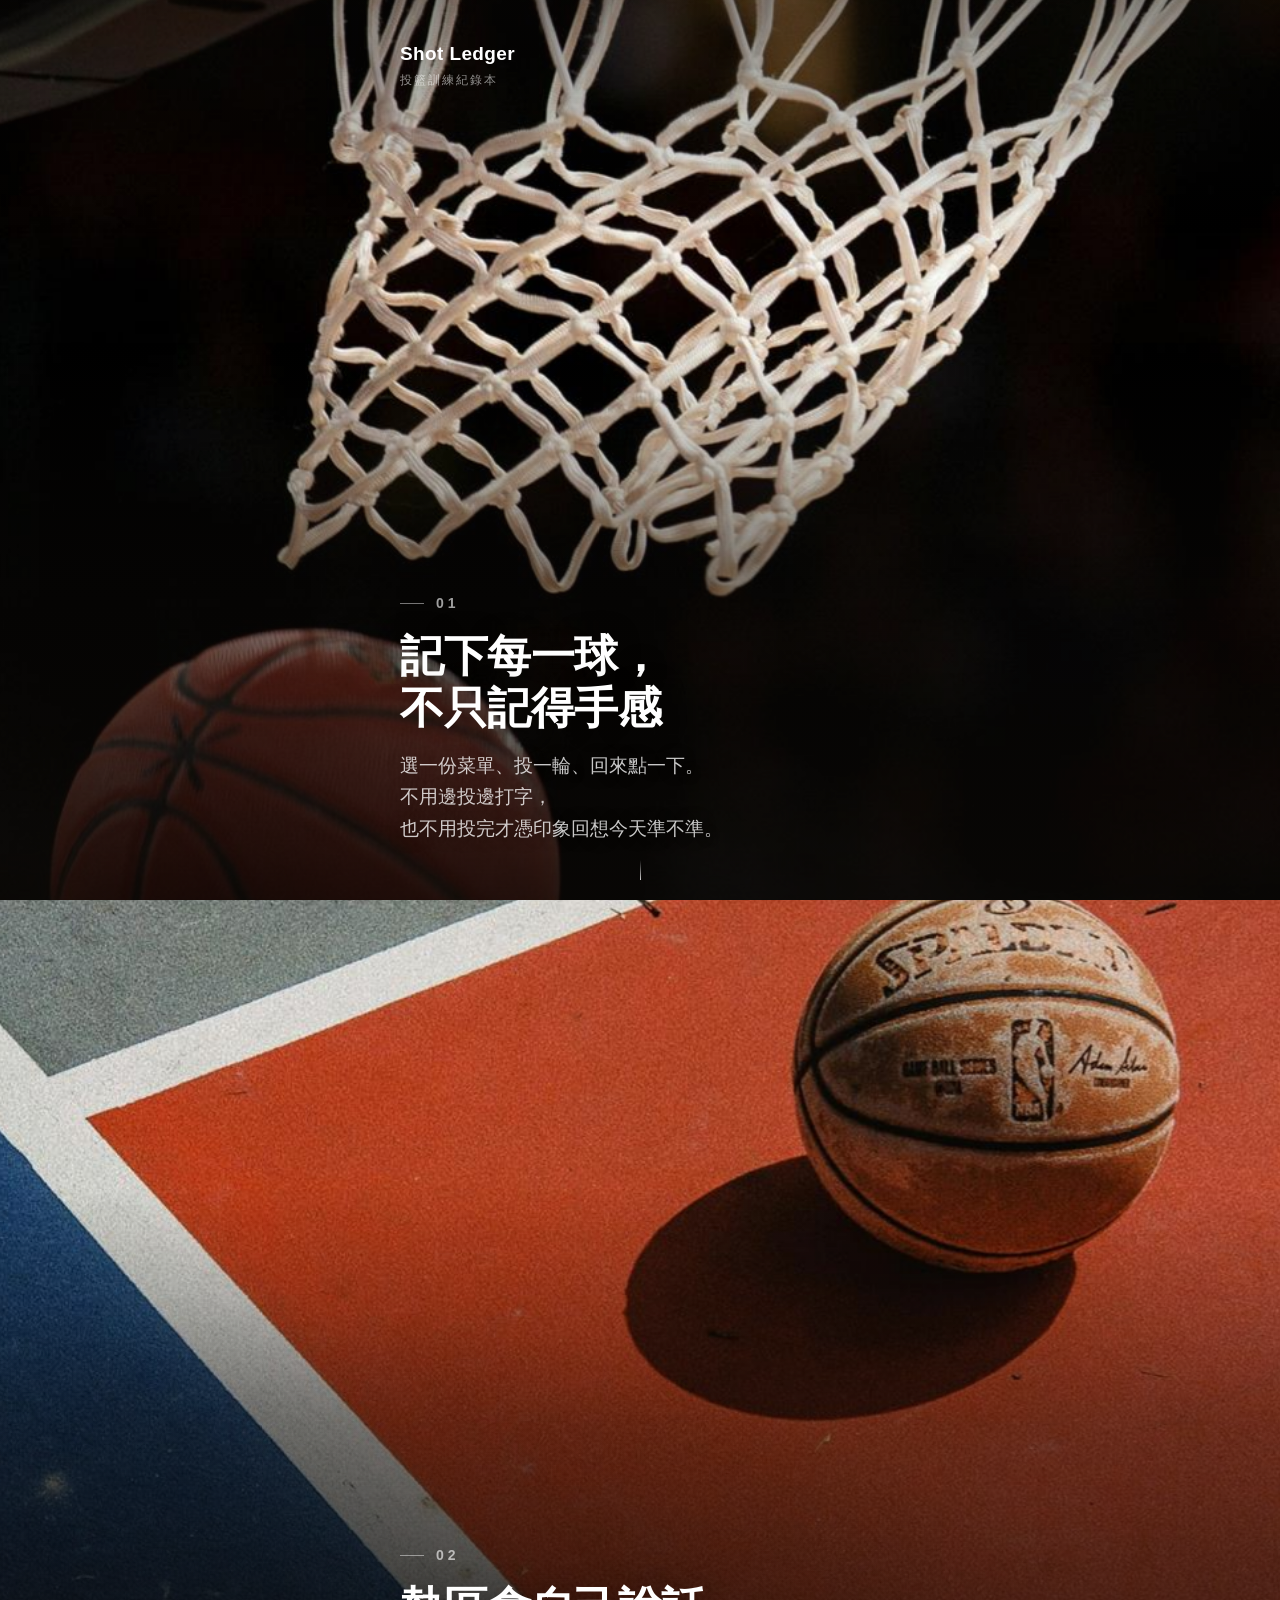
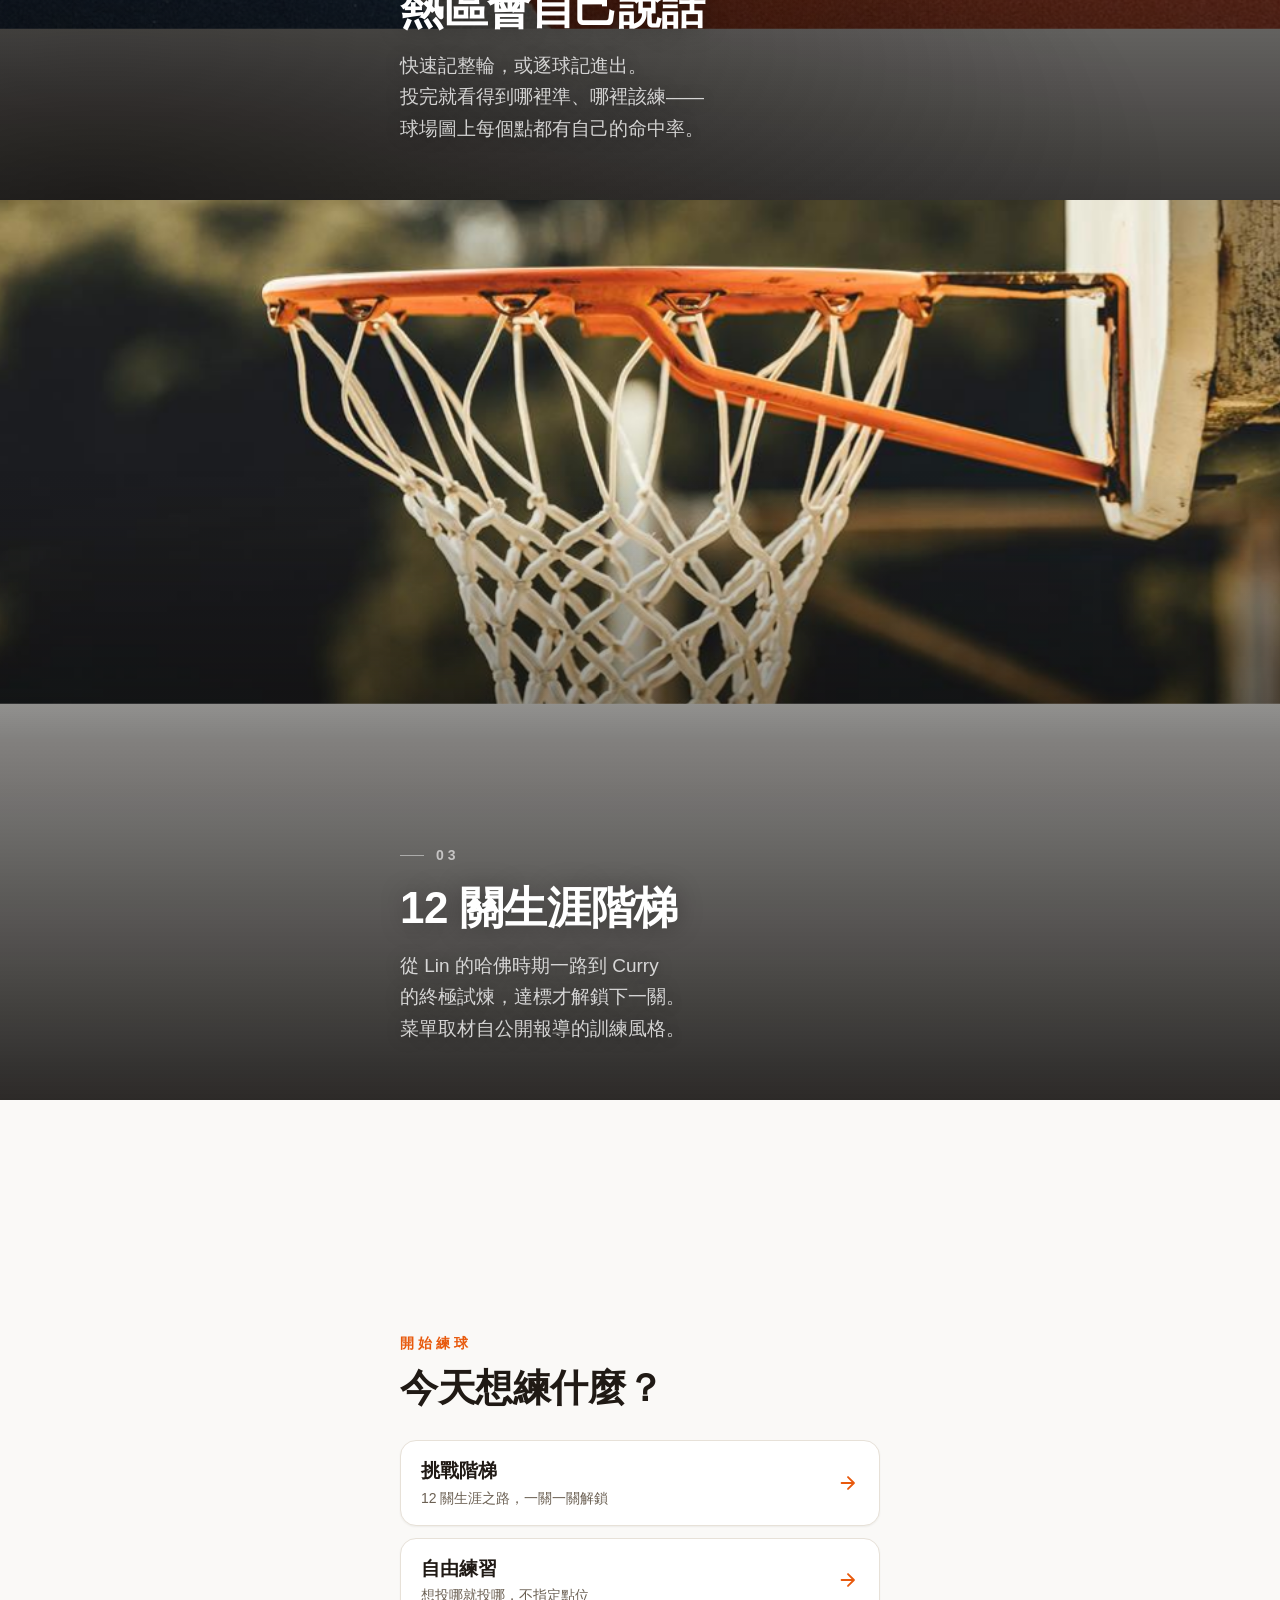
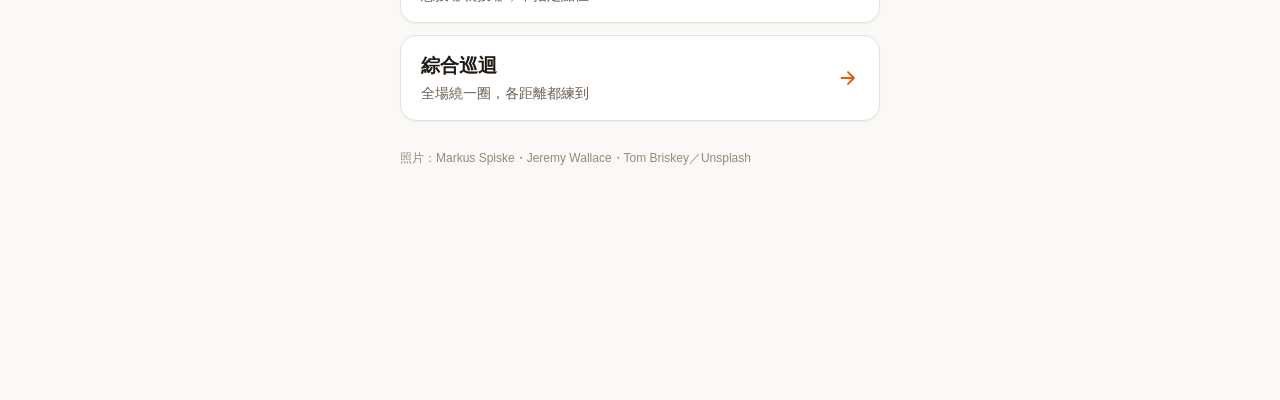
==== commit 72816e06: "M6.1：練球頁加回首頁入口＋OG 換圖（og-v2.jpg） - 老用戶被祖父條款跳過首頁後沒有明顯入口 → 練球頁標題列右側加低調   ⌂ Shot Ledger 連結（min-height 44" ====
--- a/index.html
+++ b/index.html
@@ -8,7 +8,12 @@
 <meta name="theme-color" content="#FAF9F7" />
 <meta property="og:title" content="Shot Ledger — 投籃訓練紀錄" />
 <meta property="og:description" content="選一位射手挑戰，每輪回來點一下，破紀錄解鎖下一位。" />
-<meta property="og:image" content="https://shot-ledger.pages.dev/assets/og.jpg" />
+<!-- 換圖時要換「檔名」不能只換內容：FB／LINE／X 的爬蟲是依 og:image 網址快取的，
+     同名覆蓋在已分享過的連結上會繼續吃到舊圖。 -->
+<meta property="og:image" content="https://shot-ledger.pages.dev/assets/og-v2.jpg" />
+<meta property="og:image:width" content="1200" />
+<meta property="og:image:height" content="630" />
+<meta property="og:image:alt" content="夕陽逆光下，籃球正穿過籃框" />
 <meta property="og:url" content="https://shot-ledger.pages.dev/" />
 <meta property="og:type" content="website" />
 <meta name="twitter:card" content="summary_large_image" />
@@ -16,6 +21,8 @@
   rel="icon"
   href="data:image/svg+xml,%3Csvg xmlns='http://www.w3.org/2000/svg' viewBox='0 0 64 64'%3E%3Cdefs%3E%3ClinearGradient id='t' x1='10' y1='52' x2='52' y2='38' gradientUnits='userSpaceOnUse'%3E%3Cstop offset='0' stop-color='%23FAF9F7' stop-opacity='.35'/%3E%3Cstop offset='1' stop-color='%23FAF9F7'/%3E%3C/linearGradient%3E%3CradialGradient id='g' cx='52' cy='38' r='14' gradientUnits='userSpaceOnUse'%3E%3Cstop offset='.45' stop-color='%23E8590C' stop-opacity='.5'/%3E%3Cstop offset='1' stop-color='%23E8590C' stop-opacity='0'/%3E%3C/radialGradient%3E%3C/defs%3E%3Crect x='2' y='2' width='60' height='60' rx='14' fill='%231F3A5F'/%3E%3Cpath d='M10 52Q31.6 0.7 54.4 36.7L49.6 39.3Q32.4 3.3 10 52Z' fill='url(%23t)'/%3E%3Ccircle cx='52' cy='38' r='14' fill='url(%23g)'/%3E%3Ccircle cx='52' cy='38' r='6.5' fill='%23E8590C'/%3E%3C/svg%3E"
 />
+<link rel="manifest" href="manifest.webmanifest" />
+<link rel="apple-touch-icon" href="assets/icon-192.png" />
 <link rel="stylesheet" href="css/tokens.css" />
 <link rel="stylesheet" href="css/app.css" />
 </head>
--- a/css/tokens.css
+++ b/css/tokens.css
@@ -88,3 +88,43 @@
     --transition-med: 1ms;
   }
 }
+
+/* ---------------------------------------------------------------------- */
+/* 深色模式：由 js/app.js 的 applyTheme() 寫入 document.documentElement       */
+/* 的 data-theme 屬性套用。--color-night 系列（夜幕面板）與                    */
+/* --color-text-on-accent / --color-accent-contrast 兩色不變，                */
+/* 兩種主題下都成立，故不在此覆寫。                                          */
+/* ---------------------------------------------------------------------- */
+
+:root[data-theme="dark"] {
+  --color-accent: #F2691D;
+  --color-accent-dark: #E8590C;
+  --color-accent-tint: #3A2417;
+
+  --color-bg: #16130F;
+  --color-surface: #201B16;
+  --color-surface-sunken: #2A241E;
+  --color-border: #3A322A;
+  --color-border-strong: #4A4036;
+
+  --color-text: #F2EDE5;
+  --color-text-muted: #B3A793;
+  --color-text-faint: #857A6A;
+
+  --color-success: #4CC38A;
+  --color-success-tint: #143327;
+  --color-danger: #E5695B;
+  --color-danger-tint: #3A1F1B;
+
+  --color-court-line: #4A4036;
+  --color-spot-idle: #5A5142;
+
+  --color-heat-none: #3A342C;
+  --color-heat-cold: #4C8FC9;
+  --color-heat-warm: #E3A72E;
+  --color-heat-hot: #F2691D;
+
+  --shadow-sm: 0 1px 2px rgba(0, 0, 0, 0.35);
+  --shadow-md: 0 6px 20px rgba(0, 0, 0, 0.45);
+  --shadow-lg: 0 12px 36px rgba(0, 0, 0, 0.55);
+}
--- a/css/app.css
+++ b/css/app.css
@@ -51,7 +51,7 @@
 .empty-state__desc,
 .confirm-card p,
 .challenge-note,
-.sheet__eligibility-note,
+.sheet-note__text,
 .mode-card__focus,
 .secondary-card__focus {
   text-wrap: pretty;
@@ -93,6 +93,12 @@
   overflow: hidden;
   clip: rect(0 0 0 0);
   white-space: nowrap;
+}
+
+/* HTML hidden 屬性必須永遠贏：任何帶 display 的 class（如 .btn 的
+   inline-flex）都會蓋掉 UA 樣式表的 [hidden]，這裡拉回來。 */
+[hidden] {
+  display: none !important;
 }
 
 /* 數字一律等寬，避免練球時數字跳動 */
@@ -106,7 +112,9 @@
 .summary__total-num,
 .type-row__score,
 .type-row__pct,
-.spot-heat-text {
+.spot-heat-pct,
+.court-info__score,
+.court-info__pct {
   font-variant-numeric: tabular-nums;
 }
 
@@ -166,6 +174,42 @@
   gap: var(--space-3);
 }
 
+/* 練球頁標題列右側的回首頁入口（SPEC_M6 §1：裸網址仍直接進練球，
+   但已在使用的人隨時回得去首頁介紹）。低調字標，不跟 h1 搶。 */
+.page-header--train {
+  display: flex;
+  align-items: center;
+  justify-content: space-between;
+  gap: var(--space-3);
+}
+
+.home-link {
+  display: inline-flex;
+  align-items: center;
+  gap: var(--space-2);
+  /* 觸控面積靠 min-height 撐到 44px（鐵律），視覺上仍只是一行小字 */
+  min-height: 44px;
+  padding: 0 var(--space-2);
+  margin-right: calc(var(--space-2) * -1);
+  font-size: var(--text-xs);
+  letter-spacing: 0.06em;
+  color: var(--color-text-faint);
+  text-decoration: none;
+  border-radius: var(--radius-sm);
+  transition: color var(--transition-fast);
+}
+
+.home-link:hover,
+.home-link:focus-visible {
+  color: var(--color-accent);
+}
+
+.home-link__icon {
+  width: 15px;
+  height: 15px;
+  flex: none;
+}
+
 .back-btn {
   width: var(--touch-min);
   height: var(--touch-min);
@@ -201,6 +245,11 @@
   backdrop-filter: saturate(1.4) blur(14px);
   -webkit-backdrop-filter: saturate(1.4) blur(14px);
   border-top: 1px solid var(--color-border);
+}
+
+/* 深色：毛玻璃底色改跟隨暖黑背景（#16130F），否則會在暗色頁面上留一條半透明亮塊 */
+:root[data-theme="dark"] .tab-bar {
+  background: rgba(22, 19, 15, 0.92);
 }
 
 .tab-bar > .tab-item {
@@ -279,15 +328,47 @@
   pointer-events: none;
 }
 
+/* 動作族大鈕比照 SHOT 圓鈕：膠囊圓角＋字重 800＋字距拉開（SPEC M4.2 §3） */
+.btn--primary,
+.btn--secondary {
+  position: relative;
+  border-radius: var(--radius-full);
+  font-weight: 800;
+  letter-spacing: 0.02em;
+}
+
 .btn--primary {
   background: var(--color-accent);
   color: var(--color-text-on-accent);
 }
 
+/* 外圈 offset ring，呼應 .hero-card__cta-circle::after；只有 primary（層級最高）才加 */
+.btn--primary::after {
+  content: '';
+  position: absolute;
+  inset: -5px;
+  border: 1.5px solid var(--color-accent);
+  opacity: 0.3;
+  border-radius: var(--radius-full);
+  pointer-events: none;
+}
+
+.btn--primary:active {
+  background: var(--color-accent-dark);
+}
+
+/* 描邊版：同膠囊形與字重，accent 細框＋accent 字，不加 ring（層級低一階） */
 .btn--secondary {
   background: var(--color-surface);
-  border: 1.5px solid var(--color-border-strong);
-  color: var(--color-text);
+  border: 1.5px solid var(--color-accent);
+  color: var(--color-accent-dark);
+}
+
+/* ghost／danger 只跟進膠囊圓角，維持低調 */
+.btn--ghost,
+.btn--ghost-danger,
+.btn--danger {
+  border-radius: var(--radius-full);
 }
 
 .btn--ghost {
@@ -317,15 +398,66 @@
   transition: all var(--transition-fast);
 }
 
-.chip--active,
 .chip:active {
   background: var(--color-accent-tint);
   border-color: var(--color-accent);
   color: var(--color-accent-dark);
 }
 
+/* 選中態：accent 實色膠囊（非淡底），呼應「選項族」設計語彙（SPEC M4.2 §1） */
+.chip--active {
+  background: var(--color-accent);
+  border-color: var(--color-accent);
+  color: var(--color-text-on-accent);
+}
+
 .chip--attempts {
   color: var(--color-text);
+}
+
+/* 選項族共用膠囊 segmented（同快速／逐球切換語彙）：外框 sunken 底、
+   選中格 accent 實色膠囊、未選中無框淡字。用於自由練習球種選擇／
+   統計趨勢球種篩選／每週目標快選（SPEC M4.2 §1）。 */
+.option-segmented {
+  display: flex;
+  background: var(--color-surface-sunken);
+  border-radius: var(--radius-full);
+  padding: 3px;
+  gap: 2px;
+}
+
+.option-segmented__btn {
+  flex: 1;
+  min-height: 40px;
+  padding: 0 var(--space-3);
+  border-radius: var(--radius-full);
+  font-size: var(--text-sm);
+  font-weight: 700;
+  color: var(--color-text-muted);
+  white-space: nowrap;
+  transition: all var(--transition-fast);
+}
+
+.option-segmented__btn.is-active {
+  background: var(--color-accent);
+  color: var(--color-text-on-accent);
+  box-shadow: var(--shadow-sm);
+}
+
+/* 超過 4 格（含「全部」）時允許橫向捲動＋字級縮一級，不換行跑版（統計趨勢球種篩選，§1） */
+.option-segmented--scroll {
+  overflow-x: auto;
+  scrollbar-width: none;
+}
+
+.option-segmented--scroll::-webkit-scrollbar {
+  display: none;
+}
+
+.option-segmented--scroll .option-segmented__btn {
+  flex: 0 0 auto;
+  padding: 0 var(--space-3);
+  font-size: var(--text-xs);
 }
 
 /* ---------------------------------------------------------------------- */
@@ -556,6 +688,15 @@
   cursor: default;
 }
 
+/* heat 模式：只有有出手資料的點可點，沒資料的縮小點維持預設游標 */
+.court-spot--heat {
+  cursor: default;
+}
+
+.court-spot--heat.is-clickable {
+  cursor: pointer;
+}
+
 .spot-dot {
   transition: r var(--transition-fast), fill var(--transition-fast);
   stroke: var(--color-surface);
@@ -566,13 +707,35 @@
   fill: var(--color-spot-idle);
 }
 
+/* 正在投的點：柔和光暈＋緩慢呼吸，動線提示用、幅度不搶眼 */
 .court-spot--pick.is-selected .spot-dot {
   fill: var(--color-accent);
   stroke: var(--color-accent-dark);
-}
-
+  filter: drop-shadow(0 0 6px var(--color-accent));
+  animation: spot-glow-breathe 2.6s ease-in-out infinite;
+}
+
+@keyframes spot-glow-breathe {
+  0%,
+  100% {
+    filter: drop-shadow(0 0 4px var(--color-accent));
+  }
+  50% {
+    filter: drop-shadow(0 0 9px var(--color-accent));
+  }
+}
+
+/* heat 模式：點擊選中的點加細白描邊，兩套主題都用固定白色（--color-text-on-accent
+   兩套主題同值），才能在各種熱區色底上都看得清楚 */
+.court-spot--heat.is-clickable.is-selected .spot-dot {
+  stroke: var(--color-text-on-accent);
+  stroke-width: 3px;
+}
+
+/* 15px→26px：SVG 座標，手機實際約 12px 太小看不清，放大到位（SPEC M4.2 §4）。
+   白暈 stroke 跟著加粗到 5px，字放大後仍要壓得住球場線／熱區色維持可讀。 */
 .spot-label {
-  font-size: 15px;
+  font-size: 26px;
   font-weight: 700;
   fill: var(--color-text);
   opacity: 0;
@@ -580,7 +743,7 @@
   pointer-events: none;
   paint-order: stroke;
   stroke: var(--color-surface);
-  stroke-width: 4px;
+  stroke-width: 5px;
 }
 
 .court-spot.is-selected .spot-label {
@@ -591,16 +754,70 @@
   display: none;
 }
 
-.spot-heat-text {
-  font-size: 13px;
+/* 熱區命中率字貫穿圓點（SPEC M4.3 §2）：字置中在點上，刻意允許左右突破圓的
+   邊緣做出「貫穿感」，不再用縮字級（--tight）閃避撐爆點的圓框。SVG viewBox
+   750 寬，手機上整顆球場常縮到約 340px（比例 0.46），34px 才能讓實際顯示
+   字高（約 15.5px）留在可讀範圍。描邊全部移除（SPEC M4.4 §3，使用者指定嘗試
+   無描邊版）：純白字直接壓在點上，與分享卡 drawMiniCourt 同步。 */
+.spot-heat-pct {
+  font-size: 34px;
   font-weight: 800;
   fill: #fff;
   pointer-events: none;
-  paint-order: stroke;
-}
-
-.spot-controls,
-.type-chips {
+}
+
+/* heat 模式的點擊資訊列：court.js 在 container 內 svg 後面自己加這個 div，
+   不改 renderCourt 對外介面。min-height 固定，切換點時版面不跳動。 */
+.court-info {
+  min-height: 52px;
+  margin-top: var(--space-3);
+  padding: var(--space-2) var(--space-3);
+  border-radius: var(--radius-md);
+  background: var(--color-surface-sunken);
+  border: 1px solid var(--color-border);
+  display: flex;
+  align-items: center;
+  justify-content: center;
+  text-align: center;
+}
+
+.court-info__placeholder {
+  font-size: var(--text-sm);
+  color: var(--color-text-faint);
+}
+
+.court-info__line {
+  display: flex;
+  flex-wrap: wrap;
+  align-items: baseline;
+  justify-content: center;
+  gap: var(--space-2);
+  font-size: var(--text-md);
+}
+
+.court-info__label {
+  font-size: var(--text-md);
+  font-weight: 700;
+  color: var(--color-text);
+}
+
+/* 數字同級：跟點名一樣粗體、同字級，整列一眼可讀（SPEC M4.2 §4） */
+.court-info__score {
+  font-size: var(--text-md);
+  font-weight: 700;
+  color: var(--color-text-muted);
+}
+
+.court-info__dot {
+  color: var(--color-text-faint);
+}
+
+.court-info__pct {
+  font-size: var(--text-lg);
+  font-weight: 800;
+}
+
+.spot-controls {
   display: flex;
   flex-wrap: wrap;
   gap: var(--space-2);
@@ -623,8 +840,23 @@
   gap: var(--space-2);
 }
 
+.round-input__headline {
+  flex: 1;
+  min-width: 0;
+  display: flex;
+  flex-direction: column;
+  gap: 2px;
+}
+
+/* 輪次標示：移進輸入區塊、跟點位名稱同區，字級不小於 text-sm、粗體（§3） */
+.round-input__round {
+  font-size: var(--text-sm);
+  font-weight: 800;
+  color: var(--color-accent-dark);
+  white-space: nowrap;
+}
+
 .round-input__spot {
-  flex: 1;
   min-width: 0;
   font-weight: 700;
   font-size: var(--text-sm);
@@ -634,21 +866,51 @@
   text-overflow: ellipsis;
 }
 
+/* M5 §2：本輪最低達標球數提示——純資訊小膠囊，非可點控制項，不套用 .chip
+   的按鈕語彙／44px 觸控高度。 */
+.round-input__forecast-chip {
+  align-self: flex-start;
+  display: inline-flex;
+  align-items: center;
+  margin-top: 2px;
+  padding: 2px var(--space-3);
+  border-radius: var(--radius-full);
+  background: var(--color-accent-tint);
+  color: var(--color-accent-dark);
+  font-size: var(--text-xs);
+  font-weight: 700;
+  white-space: nowrap;
+}
+
 .round-input__question {
   font-size: var(--text-lg);
   font-weight: 800;
   text-align: center;
 }
 
+/* 列式排版：每列最多 6 顆，末列不足 6 顆時整列置中（SPEC M4.3 §1）。
+   列距與顆距共用同一 gap 值，視覺節奏一致。 */
 .makes-grid {
-  display: grid;
-  grid-template-columns: repeat(6, 1fr);
-  gap: var(--space-2);
-}
-
+  display: flex;
+  flex-direction: column;
+  gap: var(--space-2);
+}
+
+.makes-grid__row {
+  display: flex;
+  justify-content: center;
+  gap: var(--space-2);
+}
+
+/* 圓形數字鈕，比照球的意象；窄螢幕被 flex 壓縮時用 aspect-ratio 鎖正圓
+   （不然一排 6 顆會被壓成橢圓），觸控目標維持 ≥44px。 */
 .makes-btn {
-  min-height: 56px;
-  border-radius: var(--radius-md);
+  width: 48px;
+  height: auto;
+  aspect-ratio: 1;
+  min-width: 44px;
+  min-height: 44px;
+  border-radius: 50%;
   background: var(--color-surface-sunken);
   border: 1.5px solid var(--color-border);
   font-size: var(--text-lg);
@@ -735,6 +997,35 @@
 .round-row__score {
   font-weight: 800;
   color: var(--color-accent-dark);
+}
+
+/* 已完成清單每列右側的可點提示（鉛筆），讓「點一下可修改」更明顯 */
+.round-row__edit-icon {
+  flex: 0 0 auto;
+  color: var(--color-text-faint);
+  font-size: var(--text-sm);
+}
+
+/* 菜單全部輪次完成後的完成面板（取代輸入區，§4）：不再自動結算，
+   等使用者確認無誤後自己按「結束並結算」。 */
+.completion-panel {
+  align-items: center;
+  text-align: center;
+  gap: var(--space-3);
+}
+
+.completion-panel__title {
+  font-size: var(--text-lg);
+  font-weight: 800;
+}
+
+.completion-panel__hint {
+  font-size: var(--text-sm);
+  color: var(--color-text-muted);
+}
+
+.completion-panel__finish {
+  width: 100%;
 }
 
 .active-footer {
@@ -811,15 +1102,27 @@
   margin-top: calc(var(--space-2) * -1);
 }
 
+/* 列式排版：每列 5 顆、末列不足 5 顆置中，同 .makes-grid 邏輯（SPEC M4.3 §1）。 */
 .stepper-grid {
-  display: grid;
-  grid-template-columns: repeat(5, 1fr);
-  gap: var(--space-2);
-}
-
+  display: flex;
+  flex-direction: column;
+  gap: var(--space-2);
+}
+
+.stepper-grid__row {
+  display: flex;
+  justify-content: center;
+  gap: var(--space-2);
+}
+
+/* 圓形數字鈕（比照 .makes-btn／.seq-ball），被壓縮時同樣鎖正圓 */
 .stepper-btn {
-  min-height: 48px;
-  border-radius: var(--radius-md);
+  width: 48px;
+  height: auto;
+  aspect-ratio: 1;
+  min-width: 44px;
+  min-height: 44px;
+  border-radius: 50%;
   background: var(--color-surface-sunken);
   border: 1.5px solid var(--color-border);
   font-weight: 700;
@@ -854,6 +1157,14 @@
   transform: translate(-50%, 0);
 }
 
+/* 深色：toast 背景直接沿用 --color-text 在深色主題下會變亮色，白字會讀不到，
+   改用比 surface 更淺一階的底＋一般文字色，維持「浮起的提示條」感 */
+:root[data-theme="dark"] .toast {
+  background: var(--color-surface-sunken);
+  color: var(--color-text);
+  border: 1px solid var(--color-border-strong);
+}
+
 /* ---------------------------------------------------------------------- */
 /* 本節統計（練球結束頁 / 紀錄詳情共用）                                     */
 /* ---------------------------------------------------------------------- */
@@ -1161,11 +1472,13 @@
 
 .settings-clear-row {
   display: flex;
+  flex-wrap: wrap;
   gap: var(--space-2);
 }
 
 .text-input {
   flex: 1;
+  min-width: 0;
   min-height: var(--touch-min);
   padding: 0 var(--space-4);
   border-radius: var(--radius-md);
@@ -1456,10 +1769,12 @@
   justify-content: center;
   background: var(--color-accent);
   color: var(--color-accent-contrast);
-  font-size: var(--text-md);
-  font-weight: 700;
-  letter-spacing: 0.08em;
-  line-height: 1.35;
+  /* 單字口令「SHOT」：字距拉開往右多出一格視覺寬，用 text-indent 補回置中 */
+  font-size: 21px;
+  font-weight: 800;
+  letter-spacing: 0.14em;
+  text-indent: 0.14em;
+  line-height: 1;
   transition: transform var(--transition-fast), background var(--transition-fast);
 }
 
@@ -1475,6 +1790,22 @@
 .hero-card__cta-circle:active {
   transform: scale(0.96);
   background: var(--color-accent-dark);
+}
+
+/* 籃球條紋：絕對定位鋪滿圓鈕，z 序在「SHOT」文字之下（SPEC M4.2 §2）。
+   四條線用 SVG 座標幾何保證落在圓內，不需要另外裁切。 */
+.hero-card__cta-stripes {
+  position: absolute;
+  inset: 0;
+  width: 100%;
+  height: 100%;
+  z-index: 0;
+  pointer-events: none;
+}
+
+.hero-card__cta-text {
+  position: relative;
+  z-index: 1;
 }
 
 /* ---------------------------------------------------------------------- */
@@ -1572,6 +1903,23 @@
   opacity: 0.5;
 }
 
+/* M5 §2：rule bar 下的達標預估小字（還需 X 球／已達標／已無法達標） */
+.rule-bar__forecast {
+  margin-top: 4px;
+  font-size: var(--text-xs);
+  color: var(--color-text-faint);
+}
+
+.rule-bar__forecast.is-success {
+  color: var(--color-success);
+  font-weight: 700;
+}
+
+.rule-bar__forecast.is-danger {
+  color: var(--color-danger);
+  font-weight: 700;
+}
+
 .live-progress {
   background: var(--color-surface);
   border-radius: var(--radius-lg);
@@ -1580,6 +1928,39 @@
   display: flex;
   flex-direction: column;
   gap: var(--space-2);
+}
+
+/* M5 §2：整體不可達標橫幅——低調紙感卡片＋danger 色標題文字，不做成警告框
+   （這個 App 的品味不是 alert 風）。一列兩顆半寬鈕，不新增全寬主鈕（M4.4）。 */
+.forecast-banner {
+  background: var(--color-surface);
+  border-radius: var(--radius-lg);
+  padding: var(--space-4);
+  border: 1px solid var(--color-border);
+  display: flex;
+  flex-direction: column;
+  gap: var(--space-2);
+}
+
+.forecast-banner__title {
+  font-size: var(--text-md);
+  font-weight: 800;
+  color: var(--color-danger);
+}
+
+.forecast-banner__desc {
+  font-size: var(--text-sm);
+  color: var(--color-text-muted);
+}
+
+.forecast-banner__actions {
+  display: flex;
+  gap: var(--space-3);
+  margin-top: var(--space-1);
+}
+
+.forecast-banner__actions .btn {
+  flex: 1;
 }
 
 /* ---------------------------------------------------------------------- */
@@ -1670,7 +2051,11 @@
   color: var(--color-text-faint);
 }
 
+/* 鎖定格的解鎖條件：一條件一行（雙條件菜單如 Curry 試煉不再擠成一團長句） */
 .ladder-tile__cond {
+  display: flex;
+  flex-direction: column;
+  gap: 1px;
   font-size: 10px;
   line-height: 1.3;
   color: var(--color-text-faint);
@@ -1717,31 +2102,49 @@
 /* 變體選擇 Sheet（簡易 / 完整）                                            */
 /* ---------------------------------------------------------------------- */
 
+/* 並排方卡（取代舊版全寬長條），比照 SHOT 圓形 CTA 的質感：外圈細 ring＋按壓 scale */
 .variant-options {
-  display: flex;
-  flex-direction: column;
-  gap: var(--space-2);
+  display: grid;
+  grid-template-columns: 1fr 1fr;
+  gap: var(--space-3);
 }
 
 .variant-option {
-  min-height: var(--touch-min);
-  display: flex;
-  align-items: center;
-  justify-content: space-between;
-  padding: var(--space-3) var(--space-4);
-  border-radius: var(--radius-md);
+  position: relative;
+  min-height: 108px;
+  display: flex;
+  flex-direction: column;
+  align-items: center;
+  justify-content: center;
+  gap: var(--space-1);
+  padding: var(--space-4) var(--space-3);
+  border-radius: var(--radius-lg);
   background: var(--color-surface-sunken);
   border: 1.5px solid var(--color-border);
-  text-align: left;
+  text-align: center;
+  transition: transform var(--transition-fast), border-color var(--transition-fast), background var(--transition-fast);
+}
+
+/* 外圈 ring，呼應 .hero-card__cta-circle::after */
+.variant-option::after {
+  content: '';
+  position: absolute;
+  inset: 5px;
+  border-radius: calc(var(--radius-lg) - 3px);
+  border: 1.5px solid var(--color-accent);
+  opacity: 0.16;
+  pointer-events: none;
 }
 
 .variant-option:active {
   border-color: var(--color-accent);
   background: var(--color-accent-tint);
+  transform: scale(0.97);
 }
 
 .variant-option__name {
   font-weight: 800;
+  font-size: var(--text-lg);
 }
 
 .variant-option__meta {
@@ -1750,23 +2153,58 @@
   white-space: nowrap;
 }
 
-.sheet__basis {
-  margin-top: var(--space-3);
-  font-size: var(--text-xs);
+/* 變體 sheet 的說明區：整段散文改成小卡結構（眉標＋內文），質感與可掃讀性
+   都比三段連續小字好（使用者回饋：說明字太多、不好讀）。 */
+.sheet-note {
+  background: var(--color-surface-sunken);
+  border-left: 3px solid var(--color-accent);
+  border-radius: var(--radius-sm) var(--radius-md) var(--radius-md) var(--radius-sm);
+  padding: var(--space-3) var(--space-4);
+  display: flex;
+  flex-direction: column;
+  gap: var(--space-1);
+}
+
+.sheet-note__title {
+  font-size: 11px;
+  font-weight: 800;
+  letter-spacing: 0.08em;
+  color: var(--color-accent-dark);
+}
+
+.sheet-note__text {
+  font-size: var(--text-xs);
+  line-height: 1.7;
   color: var(--color-text-muted);
   text-wrap: pretty;
 }
 
-.sheet__basis-link {
+.sheet-note__list {
+  display: flex;
+  flex-direction: column;
+  gap: 3px;
+  font-size: var(--text-xs);
+  line-height: 1.6;
+  color: var(--color-text-muted);
+}
+
+.sheet-note__list li::before {
+  content: '';
+  display: inline-block;
+  width: 5px;
+  height: 5px;
+  margin-right: 8px;
+  border-radius: 50%;
+  background: var(--color-accent);
+  vertical-align: 2px;
+}
+
+.sheet-note__link {
+  align-self: flex-start;
+  font-size: 11px;
+  font-weight: 700;
   color: var(--color-accent);
-  text-decoration: none;
   white-space: nowrap;
-}
-
-.sheet__eligibility-note {
-  font-size: 11px;
-  color: var(--color-text-faint);
-  text-align: center;
 }
 
 .sheet__honesty-line {
@@ -1800,9 +2238,16 @@
 }
 
 .input-mode-btn.is-active {
-  background: var(--color-surface);
-  color: var(--color-accent-dark);
+  background: var(--color-accent);
+  color: var(--color-text-on-accent);
   box-shadow: var(--shadow-sm);
+}
+
+/* 快速／逐球：切換下方一行說明，依模式即時更新（§5） */
+.input-mode-hint {
+  text-align: center;
+  font-size: var(--text-xs);
+  color: var(--color-text-faint);
 }
 
 .seq-balls {
@@ -2188,23 +2633,68 @@
 .about-card__body {
   display: flex;
   flex-direction: column;
-  gap: var(--space-2);
-  padding-top: var(--space-2);
-  font-size: var(--text-sm);
-  color: var(--color-text-muted);
+  gap: var(--space-3);
+  padding-top: var(--space-3);
+  font-size: var(--text-sm);
+  color: var(--color-text-muted);
+}
+
+.about-card__lead {
+  font-weight: 700;
+  color: var(--color-text);
 }
 
 .about-card__list {
-  padding-left: 1.2em;
-  list-style: disc;
-  display: flex;
-  flex-direction: column;
-  gap: 2px;
+  display: flex;
+  flex-direction: column;
+  gap: var(--space-1);
+  font-weight: 600;
+}
+
+.about-card__list li::before {
+  content: '';
+  display: inline-block;
+  width: 6px;
+  height: 6px;
+  margin-right: 10px;
+  border-radius: 50%;
+  background: var(--color-accent);
+  vertical-align: 2px;
+}
+
+/* 補充注記群：分隔線隔開主規則，行距放寬、段落間距拉開，長文不再糊成一片 */
+.about-card__notes {
+  border-top: 1px solid var(--color-border);
+  padding-top: var(--space-3);
+  display: flex;
+  flex-direction: column;
+  gap: var(--space-3);
 }
 
 .about-card__note {
   font-size: var(--text-xs);
-  color: var(--color-text-faint);
+  line-height: 1.75;
+  color: var(--color-text-faint);
+}
+
+/* 掛名菜單依據與出處（M3）：每一關一個區塊，名稱＋依據文字＋出處連結 */
+.basis-list {
+  display: flex;
+  flex-direction: column;
+  gap: var(--space-3);
+}
+
+.basis-item__name {
+  font-weight: 800;
+  color: var(--color-text);
+  font-size: var(--text-sm);
+}
+
+.basis-item__text {
+  margin-top: 2px;
+  color: var(--color-text-muted);
+  font-size: var(--text-xs);
+  text-wrap: pretty;
 }
 
 /* ---------------------------------------------------------------------- */
@@ -2213,6 +2703,51 @@
 
 .page--stats {
   gap: var(--space-4);
+}
+
+/* M5.1：生涯累計卡（統計頁最上方，回答「總球數去哪看」；視覺沿用 .summary__totals 節奏） */
+.lifetime-card {
+  background: var(--color-surface);
+  border: 1px solid var(--color-border);
+  border-radius: var(--radius-lg);
+  padding: var(--space-4);
+  display: flex;
+  flex-direction: column;
+  gap: var(--space-3);
+}
+
+.lifetime-card__totals {
+  display: grid;
+  grid-template-columns: repeat(3, 1fr);
+}
+
+.lifetime-card__total {
+  display: flex;
+  flex-direction: column;
+  align-items: center;
+  gap: 2px;
+}
+
+.lifetime-card__num {
+  font-size: var(--text-2xl);
+  font-weight: 800;
+  letter-spacing: -0.02em;
+}
+
+.lifetime-card__num--accent {
+  color: var(--color-accent);
+}
+
+.lifetime-card__label {
+  font-size: var(--text-xs);
+  color: var(--color-text-faint);
+  font-weight: 600;
+}
+
+.lifetime-card__meta {
+  font-size: var(--text-xs);
+  color: var(--color-text-faint);
+  text-align: center;
 }
 
 .stats-block {
@@ -2244,18 +2779,6 @@
   padding: var(--space-4) var(--space-2);
 }
 
-.chip-row {
-  display: flex;
-  flex-wrap: wrap;
-  gap: 6px;
-}
-
-/* 五顆球種 chips 要在 375px 一行排下（避免「罰球」被擠成孤行）：此列 chips 收窄一階 */
-.chip-row .chip {
-  padding: 0 var(--space-3);
-  min-height: 36px;
-}
-
 /* 期間切換（7天 / 30天 / 全部）：與 .input-mode-toggle 同款視覺，獨立命名避免耦合輸入模式元件 */
 .segmented {
   display: flex;
@@ -2521,25 +3044,33 @@
   color: var(--color-text-faint);
 }
 
+/* 選項排掃描：每週目標快選也是「選一個」，統一成膠囊 segmented（SPEC M4.2 §1） */
 .goal-quick-options {
   display: flex;
-  gap: var(--space-2);
+  gap: 2px;
+  background: var(--color-surface-sunken);
+  border-radius: var(--radius-full);
+  padding: 3px;
 }
 
 .goal-quick-btn {
   flex: 1;
   min-height: var(--touch-min);
-  border-radius: var(--radius-md);
-  background: var(--color-surface-sunken);
-  border: 1.5px solid var(--color-border);
+  border-radius: var(--radius-full);
+  background: transparent;
+  color: var(--color-text-muted);
   font-weight: 700;
   transition: all var(--transition-fast);
 }
 
-.goal-quick-btn.is-active,
+.goal-quick-btn.is-active {
+  background: var(--color-accent);
+  color: var(--color-text-on-accent);
+  box-shadow: var(--shadow-sm);
+}
+
 .goal-quick-btn:active {
   background: var(--color-accent-tint);
-  border-color: var(--color-accent);
   color: var(--color-accent-dark);
 }
 
@@ -2586,14 +3117,102 @@
   object-fit: contain;
 }
 
-.share-sheet__actions {
-  display: flex;
-  flex-direction: column;
-  gap: var(--space-2);
-}
-
-.share-sheet__actions .btn {
+/* 按鈕層級重整（SPEC M4.4 §2）：全寬主鈕最多一顆，其餘半寬並排分層。
+   三列固定順序：照片列（半寬×2）／主鈕列（全寬×1）／次要列（半寬×2）；
+   openShareSheet 只切換 hidden 屬性＋class，DOM 結構本身不變。 */
+.share-sheet__row {
+  display: flex;
+  gap: var(--space-2);
+}
+
+.share-sheet__row .btn {
+  flex: 1;
+  min-width: 0;
+}
+
+/* 單顆時不拉滿：置中、限制在半寬左右（未選照片時的照片鈕、無分享 API 時的
+   關閉鈕都走這個模式），避免長鈕孤零零撐滿整列。 */
+.share-sheet__row--single {
+  justify-content: center;
+}
+
+.share-sheet__row--single .btn {
+  flex: 0 1 auto;
+  min-width: 50%;
+  max-width: 80%;
+}
+
+.share-sheet__full {
   width: 100%;
+}
+
+/* 底圖選擇列（SPEC M5 §3）：取代舊版「用自己的照片當背景」／「移除照片」
+   兩顆按鈕。一列水平捲動 tile：紙感／bg1~5／自訂照片，觸控目標 64px（＞44px
+   下限）。選中態用 accent 外框標示，深淺色都吃 tokens 變數不必另外覆寫。 */
+.share-sheet__bgrow {
+  display: flex;
+  gap: var(--space-2);
+  overflow-x: auto;
+  padding: 4px 2px 8px;
+  -webkit-overflow-scrolling: touch;
+}
+
+.share-sheet__bgtile {
+  position: relative;
+  flex: 0 0 auto;
+  width: 64px;
+  height: 64px;
+  display: flex;
+  flex-direction: column;
+  align-items: center;
+  justify-content: center;
+  gap: 2px;
+  padding: 0;
+  overflow: hidden;
+  border: none;
+  border-radius: var(--radius-md);
+  background: var(--color-surface-sunken);
+  color: inherit;
+  font: inherit;
+  appearance: none;
+  -webkit-appearance: none;
+  cursor: pointer;
+  -webkit-tap-highlight-color: transparent;
+}
+
+.share-sheet__bgtile img {
+  width: 100%;
+  height: 100%;
+  object-fit: cover;
+  display: block;
+}
+
+.share-sheet__bgtile-swatch {
+  width: 26px;
+  height: 26px;
+  border-radius: var(--radius-sm);
+  /* 與 sharecard.js 紙感版的暖沙漸層同色（COLORS.paperTop→paperBottom），
+     縮圖要預告實際輸出的色調，不再用 App 背景色代打。 */
+  background: linear-gradient(180deg, #F3EADC 0%, #E6D6C0 100%);
+  border: 1px solid var(--color-border);
+}
+
+.share-sheet__bgtile-label {
+  font-size: 11px;
+  line-height: 1;
+  color: var(--color-text-muted);
+}
+
+.share-sheet__bgtile-plus {
+  font-size: 22px;
+  line-height: 1;
+  color: var(--color-text-faint);
+}
+
+/* 選中態：accent 外框，用 outline 而非再疊一層 border 才不改變 tile 尺寸。 */
+.share-sheet__bgtile--active {
+  outline: 2px solid var(--color-accent);
+  outline-offset: 2px;
 }
 
 /* ---------------------------------------------------------------------- */
@@ -2616,7 +3235,8 @@
   .goal-card__fill,
   .celebration,
   .celebration__card,
-  .confetti-piece {
+  .confetti-piece,
+  .court-spot--pick.is-selected .spot-dot {
     animation: none !important;
     transition: none !important;
   }
@@ -2625,3 +3245,318 @@
     display: none !important;
   }
 }
+
+/* ---------------------------------------------------------------------- */
+/* 首頁 landing（#/home，SPEC_M6）                                          */
+/* 三段全屏照片 ＋ 一屏入口。滿版：body.is-home 收掉 tab bar 與 main padding。 */
+/* ---------------------------------------------------------------------- */
+
+body.is-home .tab-bar {
+  display: none;
+}
+
+body.is-home .app-main {
+  max-width: none;
+  padding: 0;
+}
+
+.page--landing {
+  gap: 0;
+  /* 首頁三屏是暗照片，字一律白色；不隨深淺主題翻轉（第四屏入口才回到主題色）。 */
+  color: #fff;
+}
+
+/* ---- 三段照片 ---- */
+
+.home-hero {
+  position: relative;
+  min-height: 100dvh;
+  display: flex;
+  flex-direction: column;
+  justify-content: flex-end; /* 文字靠底：垂直置中會跟照片主體（球／框）打架 */
+  overflow: hidden;
+  padding: var(--space-7) var(--space-5) var(--space-8);
+}
+
+.home-hero__img {
+  position: absolute;
+  inset: 0;
+  width: 100%;
+  height: 100%;
+  object-fit: cover;
+  transform: scale(1.12); /* JS 視差會覆寫成 translate3d + 同倍率；這是無 JS / reduced-motion 的靜態值 */
+  will-change: transform;
+  z-index: 0;
+}
+
+/* scrim 逐段配色：三張照片的亮部位置不同，統一壓一層半透明黑會把照片壓髒。 */
+.home-hero__scrim {
+  position: absolute;
+  inset: 0;
+  z-index: 1;
+  pointer-events: none;
+}
+
+/* 01 暗場館：本來就暗，只需要底部把字托起來 ＋ 頂部一點點壓住白色籃板 */
+.home-hero--1 .home-hero__scrim {
+  background:
+    linear-gradient(to top, rgba(10, 8, 6, 0.82) 0%, rgba(10, 8, 6, 0.45) 38%, rgba(10, 8, 6, 0) 62%),
+    linear-gradient(to bottom, rgba(10, 8, 6, 0.45) 0%, rgba(10, 8, 6, 0) 26%);
+}
+
+/* 02 俯視球場：色塊亮，左下角是深藍、右下是亮橘——底部漸層之外再從左下補一顆 radial */
+.home-hero--2 .home-hero__scrim {
+  background:
+    radial-gradient(120% 80% at 8% 100%, rgba(10, 8, 6, 0.6) 0%, rgba(10, 8, 6, 0) 70%),
+    linear-gradient(to top, rgba(10, 8, 6, 0.8) 0%, rgba(10, 8, 6, 0.42) 42%, rgba(10, 8, 6, 0) 68%);
+}
+
+/* 03 夕陽逆光：天空極亮，底部漸層要更厚一點才吃得住白字 */
+.home-hero--3 .home-hero__scrim {
+  background: linear-gradient(
+    to top,
+    rgba(10, 8, 6, 0.86) 0%,
+    rgba(10, 8, 6, 0.5) 40%,
+    rgba(10, 8, 6, 0) 70%
+  );
+}
+
+.home-hero__text,
+.home-wordmark,
+.home-scroll-hint {
+  position: relative;
+  z-index: 2;
+}
+
+.home-hero__text {
+  max-width: 480px;
+  margin: 0 auto;
+  width: 100%;
+}
+
+/* 序號：細字 ＋ 大字距 ＋ 前置短橫線，等寬數字避免 0/1 抖動 */
+.home-hero__num {
+  display: flex;
+  align-items: center;
+  gap: var(--space-3);
+  margin-bottom: var(--space-4);
+  font-size: var(--text-sm);
+  font-weight: 600;
+  letter-spacing: 0.28em;
+  font-variant-numeric: tabular-nums;
+  color: rgba(255, 255, 255, 0.62);
+}
+
+.home-hero__num::before {
+  content: '';
+  width: 24px;
+  height: 1px;
+  background: rgba(255, 255, 255, 0.45);
+}
+
+.home-hero__title {
+  font-size: clamp(30px, 8vw, 44px);
+  font-weight: 700;
+  line-height: 1.18;
+  letter-spacing: -0.01em;
+  color: #fff;
+  /* 靠陰影撐對比，不用描邊（描邊在照片上會顯髒——M4.4 已全面移除描邊） */
+  text-shadow: 0 1px 24px rgba(0, 0, 0, 0.35);
+}
+
+.home-hero__body {
+  margin-top: var(--space-4);
+  max-width: 19em; /* 一行約 19 個中文字 */
+  font-size: var(--text-lg);
+  line-height: 1.65;
+  color: rgba(255, 255, 255, 0.78);
+  text-shadow: 0 1px 16px rgba(0, 0, 0, 0.35);
+}
+
+/* 字標：只在第一屏。left/right 0 ＋ 內縮到與 .home-hero__text 同一條 480px 欄，
+   否則寬螢幕上字標會貼在最左邊、內文卻置中，兩者對不齊。 */
+.home-wordmark {
+  position: absolute;
+  top: calc(var(--space-7) + env(safe-area-inset-top, 0px));
+  left: 0;
+  right: 0;
+  width: 100%;
+  max-width: calc(480px + var(--space-5) * 2);
+  margin: 0 auto;
+  padding: 0 var(--space-5);
+}
+
+.home-wordmark__name {
+  font-size: var(--text-lg);
+  font-weight: 700;
+  letter-spacing: 0.02em;
+  color: #fff;
+}
+
+.home-wordmark__sub {
+  margin-top: 2px;
+  font-size: var(--text-xs);
+  letter-spacing: 0.16em;
+  color: rgba(255, 255, 255, 0.55);
+}
+
+/* 捲動提示：一條會呼吸的細線，不是彈跳箭頭 */
+.home-scroll-hint {
+  position: absolute;
+  left: 50%;
+  bottom: var(--space-5);
+  transform: translateX(-50%);
+  width: var(--touch-min);
+  height: var(--space-6);
+  display: flex;
+  justify-content: center;
+  align-items: flex-end;
+  cursor: pointer;
+}
+
+.home-scroll-hint__line {
+  width: 1px;
+  height: 20px;
+  background: linear-gradient(to bottom, rgba(255, 255, 255, 0), rgba(255, 255, 255, 0.8));
+  animation: home-hint 2.4s ease-in-out infinite;
+  transform-origin: bottom;
+}
+
+@keyframes home-hint {
+  0%, 100% { transform: scaleY(0.4); opacity: 0.35; }
+  50% { transform: scaleY(1); opacity: 1; }
+}
+
+/* ---- 進場：序號 → 標題 → 內文，錯開 60ms ---- */
+
+.page--landing:not(.is-static) [data-reveal] > * {
+  opacity: 0;
+  transform: translateY(14px);
+  transition:
+    opacity 520ms cubic-bezier(0.22, 0.61, 0.36, 1),
+    transform 520ms cubic-bezier(0.22, 0.61, 0.36, 1);
+}
+
+.page--landing:not(.is-static) [data-reveal].is-revealed > * {
+  opacity: 1;
+  transform: none;
+}
+
+.page--landing:not(.is-static) [data-reveal] > *:nth-child(2) { transition-delay: 60ms; }
+.page--landing:not(.is-static) [data-reveal] > *:nth-child(3) { transition-delay: 120ms; }
+.page--landing:not(.is-static) [data-reveal] > *:nth-child(4) { transition-delay: 180ms; }
+
+/* ---- 第四屏：入口（回到 App 的紙感語彙） ---- */
+
+.home-entries {
+  min-height: 100dvh;
+  display: flex;
+  align-items: center;
+  background: var(--color-bg);
+  color: var(--color-text);
+  padding: var(--space-8) var(--space-5) calc(var(--space-8) + var(--safe-bottom));
+}
+
+.home-entries__inner {
+  width: 100%;
+  max-width: 480px;
+  margin: 0 auto;
+}
+
+.home-entries__kicker {
+  font-size: var(--text-sm);
+  font-weight: 600;
+  letter-spacing: 0.28em;
+  color: var(--color-accent);
+}
+
+.home-entries__title {
+  margin-top: var(--space-3);
+  font-size: var(--text-2xl);
+  font-weight: 700;
+  line-height: var(--leading-tight);
+  letter-spacing: -0.01em;
+}
+
+.home-entries__list {
+  margin-top: var(--space-6);
+  display: flex;
+  flex-direction: column;
+  gap: var(--space-3);
+}
+
+.home-entry {
+  display: flex;
+  align-items: center;
+  justify-content: space-between;
+  gap: var(--space-4);
+  width: 100%;
+  min-height: 76px;
+  padding: var(--space-4) var(--space-5);
+  border: 1px solid var(--color-border);
+  border-radius: var(--radius-lg);
+  background: var(--color-surface);
+  box-shadow: var(--shadow-sm);
+  text-align: left;
+  cursor: pointer;
+  transition:
+    border-color var(--transition-med),
+    transform var(--transition-med),
+    box-shadow var(--transition-med);
+}
+
+.home-entry:hover,
+.home-entry:focus-visible {
+  border-color: var(--color-accent);
+  box-shadow: var(--shadow-md);
+}
+
+.home-entry:active {
+  transform: scale(0.985);
+}
+
+.home-entry__text {
+  display: flex;
+  flex-direction: column;
+  gap: 2px;
+  min-width: 0;
+}
+
+.home-entry__title {
+  font-size: var(--text-lg);
+  font-weight: 700;
+}
+
+.home-entry__sub {
+  font-size: var(--text-sm);
+  color: var(--color-text-muted);
+}
+
+.home-entry__arrow {
+  flex: none;
+  width: 22px;
+  height: 22px;
+  color: var(--color-accent);
+  transition: transform var(--transition-med);
+}
+
+.home-entry:hover .home-entry__arrow {
+  transform: translateX(3px);
+}
+
+.home-entries__credit {
+  margin-top: var(--space-6);
+  font-size: var(--text-xs);
+  color: var(--color-text-faint);
+}
+
+@media (prefers-reduced-motion: reduce) {
+  .home-hero__img {
+    transform: scale(1.02) !important; /* 視差關閉，只留極輕微的裁切餘裕 */
+  }
+
+  .home-scroll-hint__line {
+    animation: none !important;
+    opacity: 0.7;
+  }
+}
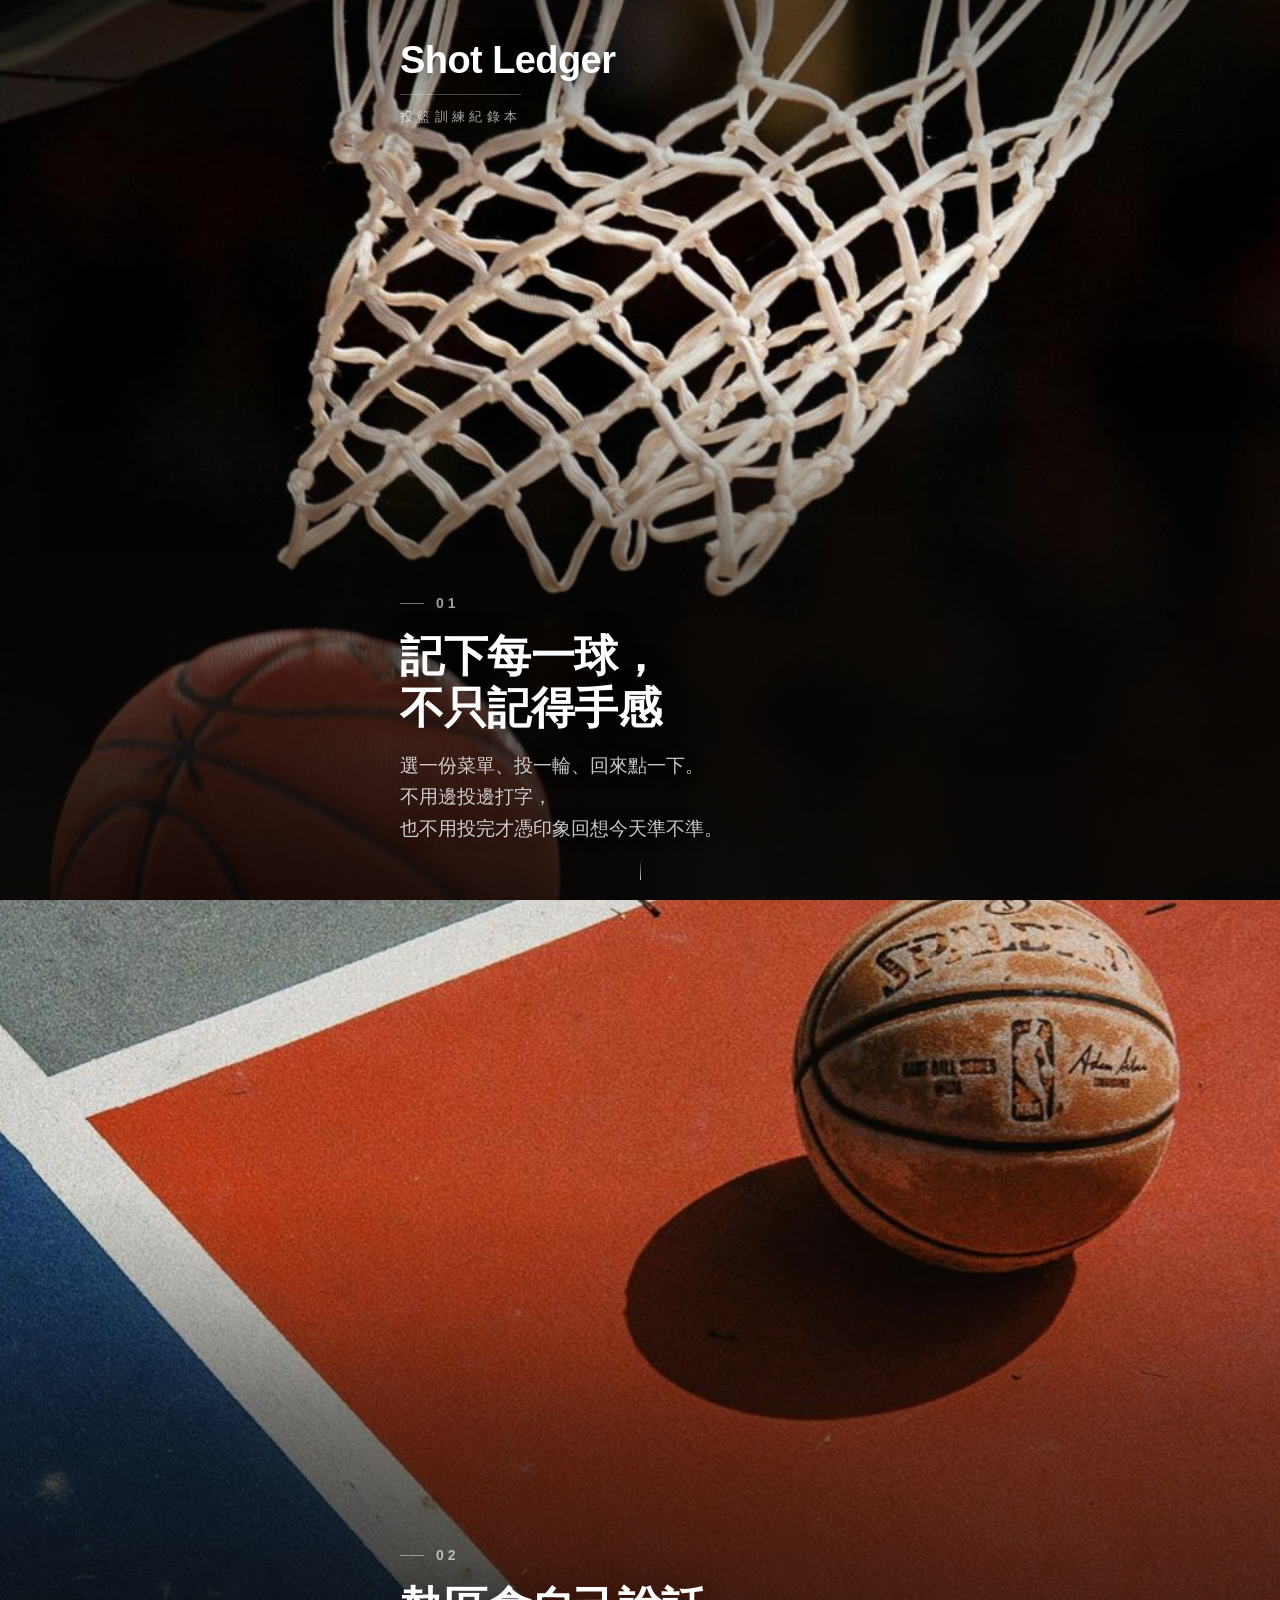
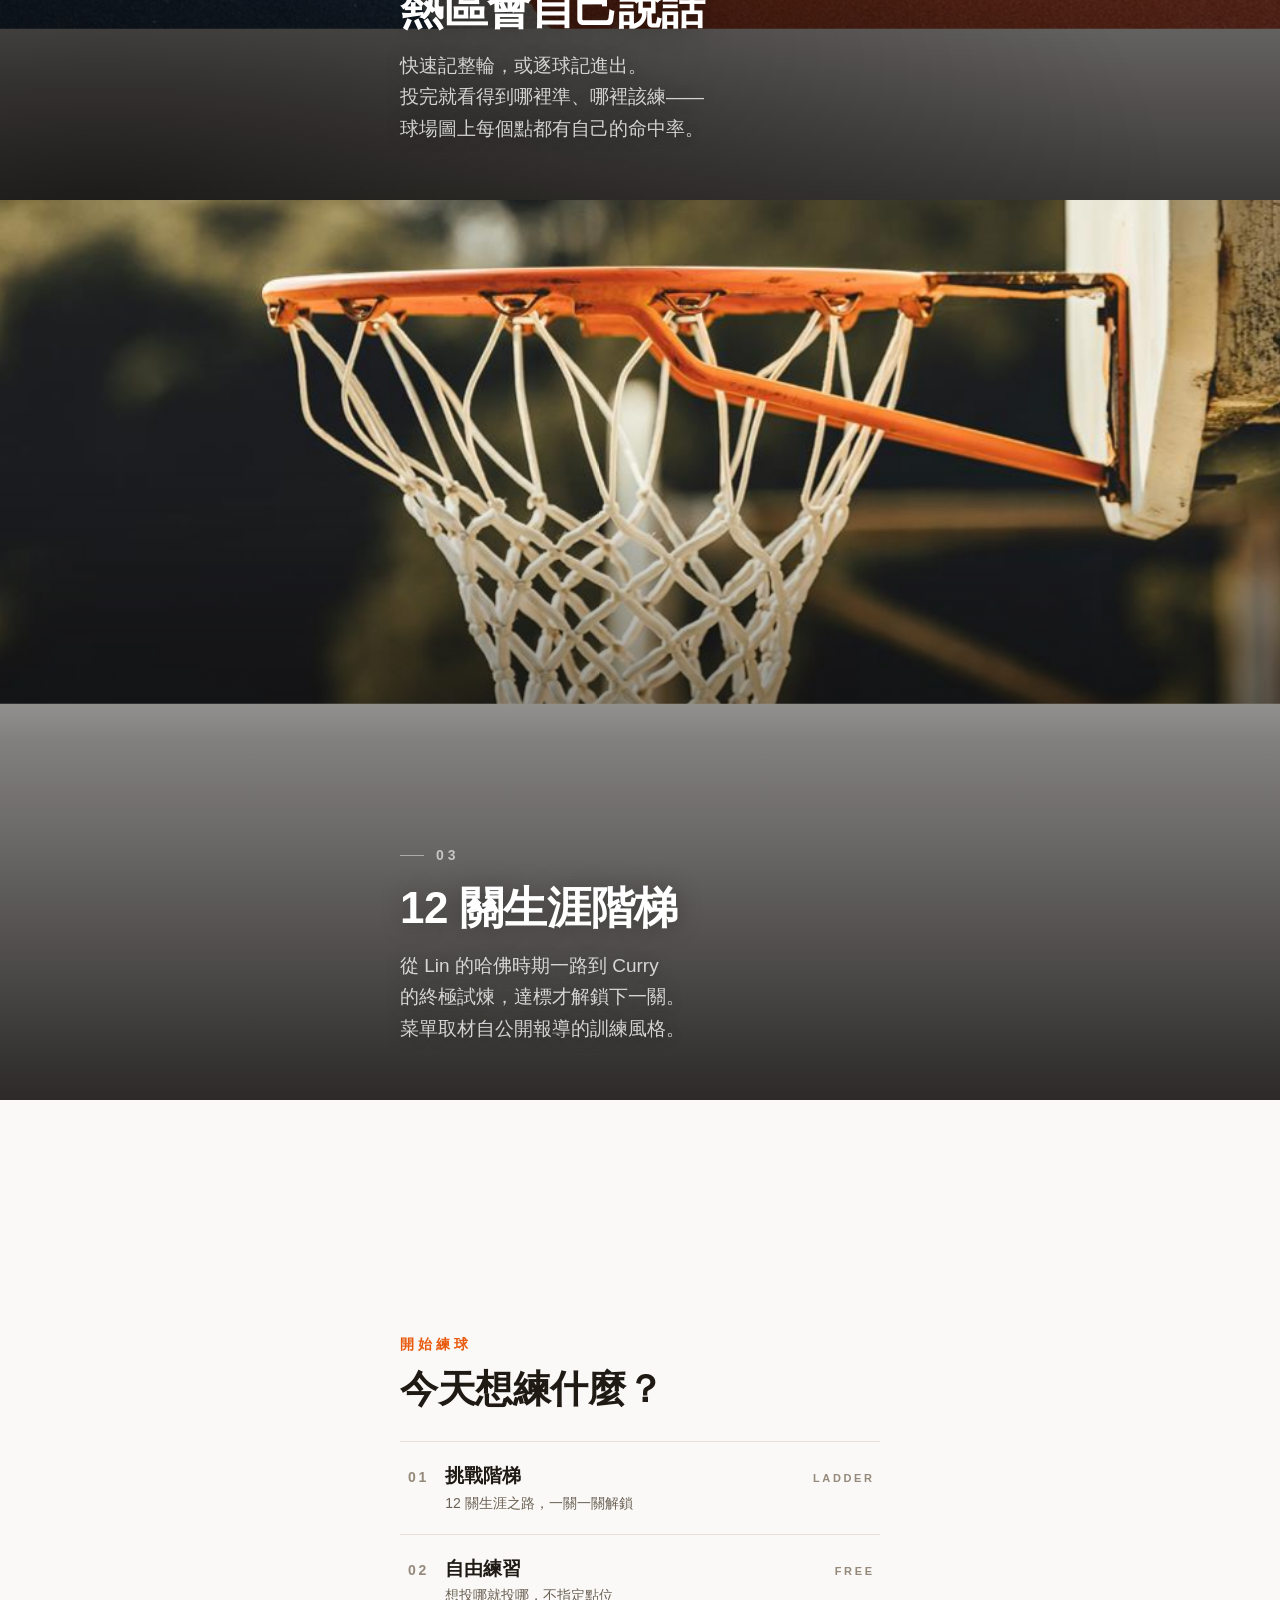
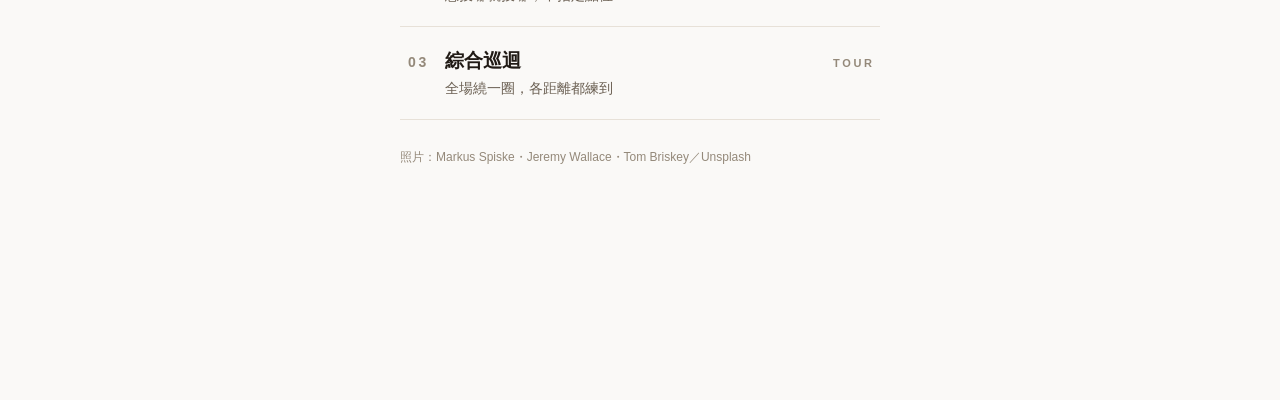
==== commit 08a82fd2: "M6.4：SEO 基礎建設（robots／sitemap／JSON-LD／noscript／h1） 靜態 HTML 的 body 原本只有四個分頁標籤，主要內容全靠 JS 注入， 也沒有 robots" ====
--- a/index.html
+++ b/index.html
@@ -2,7 +2,7 @@
 <html lang="zh-Hant">
 <head>
 <meta charset="UTF-8" />
-<meta name="viewport" content="width=device-width, initial-scale=1, maximum-scale=1, viewport-fit=cover" />
+<meta name="viewport" content="width=device-width, initial-scale=1, viewport-fit=cover" />
 <title>Shot Ledger｜投籃紀錄</title>
 <meta name="description" content="手機優先的投籃訓練紀錄工具：選模式、投一輪記一次、看熱區與命中率。" />
 <meta name="theme-color" content="#FAF9F7" />
@@ -16,7 +16,13 @@
 <meta property="og:image:alt" content="夕陽逆光下，籃球正穿過籃框" />
 <meta property="og:url" content="https://shot-ledger.pages.dev/" />
 <meta property="og:type" content="website" />
+<meta property="og:site_name" content="Shot Ledger" />
+<meta property="og:locale" content="zh_TW" />
 <meta name="twitter:card" content="summary_large_image" />
+<meta name="twitter:title" content="Shot Ledger — 投籃訓練紀錄" />
+<meta name="twitter:description" content="選一份菜單、投一輪、回來點一下。投完就看得到熱區與命中率。免安裝、免帳號。" />
+<meta name="twitter:image" content="https://shot-ledger.pages.dev/assets/og-v2.jpg" />
+<link rel="canonical" href="https://shot-ledger.pages.dev/" />
 <link
   rel="icon"
   href="data:image/svg+xml,%3Csvg xmlns='http://www.w3.org/2000/svg' viewBox='0 0 64 64'%3E%3Cdefs%3E%3ClinearGradient id='t' x1='10' y1='52' x2='52' y2='38' gradientUnits='userSpaceOnUse'%3E%3Cstop offset='0' stop-color='%23FAF9F7' stop-opacity='.35'/%3E%3Cstop offset='1' stop-color='%23FAF9F7'/%3E%3C/linearGradient%3E%3CradialGradient id='g' cx='52' cy='38' r='14' gradientUnits='userSpaceOnUse'%3E%3Cstop offset='.45' stop-color='%23E8590C' stop-opacity='.5'/%3E%3Cstop offset='1' stop-color='%23E8590C' stop-opacity='0'/%3E%3C/radialGradient%3E%3C/defs%3E%3Crect x='2' y='2' width='60' height='60' rx='14' fill='%231F3A5F'/%3E%3Cpath d='M10 52Q31.6 0.7 54.4 36.7L49.6 39.3Q32.4 3.3 10 52Z' fill='url(%23t)'/%3E%3Ccircle cx='52' cy='38' r='14' fill='url(%23g)'/%3E%3Ccircle cx='52' cy='38' r='6.5' fill='%23E8590C'/%3E%3C/svg%3E"
@@ -25,10 +31,49 @@
 <link rel="apple-touch-icon" href="assets/icon-192.png" />
 <link rel="stylesheet" href="css/tokens.css" />
 <link rel="stylesheet" href="css/app.css" />
+<!-- 結構化資料寫死在初始 HTML（不用 JS 注入）：爬蟲要在第一次拿到的 HTML 裡就看到，
+     不能等 app.js 執行完才補上。 -->
+<script type="application/ld+json">
+{
+  "@context": "https://schema.org",
+  "@type": "WebApplication",
+  "name": "Shot Ledger",
+  "alternateName": "投籃訓練紀錄",
+  "url": "https://shot-ledger.pages.dev/",
+  "description": "手機優先的投籃訓練紀錄工具：選模式、投一輪記一次、看熱區與命中率。免安裝、免帳號，資料存在裝置本機。",
+  "applicationCategory": "SportsApplication",
+  "operatingSystem": "Any",
+  "browserRequirements": "需支援 JavaScript 的現代瀏覽器",
+  "inLanguage": "zh-Hant",
+  "isAccessibleForFree": true,
+  "offers": { "@type": "Offer", "price": "0", "priceCurrency": "TWD" },
+  "featureList": [
+    "12 關生涯挑戰階梯",
+    "自由練習與綜合巡迴模式",
+    "球場熱區命中率圖",
+    "離線可用（PWA）"
+  ]
+}
+</script>
 </head>
 <body>
 <div class="app-shell">
-  <main id="view" class="app-main" role="main"></main>
+  <main id="view" class="app-main" role="main">
+    <!-- 給不執行 JS 的爬蟲／使用者看的靜態摘要。app.js 掛載頁面時會整個覆寫 #view 的
+         innerHTML，所以這段不用另外清除，JS 一跑起來就自然被換掉。 -->
+    <noscript>
+      <div style="padding: 24px; max-width: 640px; margin: 0 auto;">
+        <h1>Shot Ledger — 投籃訓練紀錄</h1>
+        <p>手機優先的投籃訓練紀錄工具：選一份菜單、投一輪、回來點一下。不用邊投邊打字，投完就看得到熱區與命中率。免安裝、免帳號，資料存在裝置本機。</p>
+        <p>三種練習模式：</p>
+        <ul>
+          <li><strong>挑戰階梯</strong>：12 關生涯之路，一關一關解鎖，菜單取材自公開報導的訓練風格。</li>
+          <li><strong>自由練習</strong>：想投哪就投哪，不指定點位。</li>
+          <li><strong>綜合巡迴</strong>：全場繞一圈，各距離都練到。</li>
+        </ul>
+      </div>
+    </noscript>
+  </main>
 
   <nav class="tab-bar" id="tab-bar" aria-label="主要頁籤">
     <a href="#/train" class="tab-item" data-tab="train">
--- a/css/app.css
+++ b/css/app.css
@@ -3386,18 +3386,30 @@
   padding: 0 var(--space-5);
 }
 
+/* 字標：桌面上要撐得住滿版照片，所以跟著視窗放大（手機 26px → 桌面 38px）。
+   name 與 sub 之間用一條短橫線分隔，是版式而不是兩行字疊著。 */
 .home-wordmark__name {
-  font-size: var(--text-lg);
-  font-weight: 700;
-  letter-spacing: 0.02em;
+  font-size: clamp(26px, 3.2vw, 38px);
+  font-weight: 800;
+  line-height: 1.1;
+  letter-spacing: -0.015em;
   color: #fff;
+  text-shadow: 0 2px 28px rgba(0, 0, 0, 0.45);
 }
 
 .home-wordmark__sub {
-  margin-top: 2px;
-  font-size: var(--text-xs);
-  letter-spacing: 0.16em;
-  color: rgba(255, 255, 255, 0.55);
+  display: inline-block;
+  margin-top: var(--space-3);
+  padding-top: var(--space-3);
+  border-top: 1px solid rgba(255, 255, 255, 0.28);
+  font-size: clamp(11px, 1vw, 13px);
+  font-weight: 500;
+  letter-spacing: 0.34em;
+  /* letter-spacing 會在最後一個字後面也加一格，看起來像沒對齊左緣的右側留白——
+     負 margin 補回來 */
+  margin-right: -0.34em;
+  color: rgba(255, 255, 255, 0.66);
+  text-shadow: 0 1px 16px rgba(0, 0, 0, 0.45);
 }
 
 /* 捲動提示：一條會呼吸的細線，不是彈跳箭頭 */
@@ -3478,41 +3490,68 @@
   letter-spacing: -0.01em;
 }
 
+/* 目錄式列表：拿掉卡片間距，改由每列自己的底線分隔，第一條線落在 list 上緣 */
 .home-entries__list {
   margin-top: var(--space-6);
   display: flex;
   flex-direction: column;
-  gap: var(--space-3);
+  border-top: 1px solid var(--color-border);
 }
 
 .home-entry {
-  display: flex;
-  align-items: center;
-  justify-content: space-between;
-  gap: var(--space-4);
+  display: grid;
+  grid-template-columns: auto 1fr auto;
+  /* baseline 而不是 start：三欄字級不同（14／18／11px），盒子頂端對齊會讓序號與標籤往上飄 */
+  align-items: baseline;
+  column-gap: var(--space-4);
   width: 100%;
   min-height: 76px;
-  padding: var(--space-4) var(--space-5);
-  border: 1px solid var(--color-border);
-  border-radius: var(--radius-lg);
-  background: var(--color-surface);
-  box-shadow: var(--shadow-sm);
+  padding: var(--space-5) var(--space-2);
+  background: none;
+  border-bottom: 1px solid var(--color-border);
   text-align: left;
   cursor: pointer;
-  transition:
-    border-color var(--transition-med),
-    transform var(--transition-med),
-    box-shadow var(--transition-med);
-}
-
-.home-entry:hover,
-.home-entry:focus-visible {
-  border-color: var(--color-accent);
-  box-shadow: var(--shadow-md);
-}
-
+  position: relative; /* 給 ::after 的橘線定位 */
+}
+
+/* 這條線取代箭頭：hover / focus 時從左往右畫滿，蓋在底線上當作「可點」回饋。
+   左右撐滿後用 scaleX 縮放，而不是動 width——縮放只跑合成層，不會每一幀觸發重排。 */
+.home-entry::after {
+  content: '';
+  position: absolute;
+  left: 0;
+  right: 0;
+  bottom: -1px;
+  height: 1px;
+  background: var(--color-accent);
+  transform: scaleX(0);
+  transform-origin: left;
+  transition: transform var(--transition-med);
+}
+
+.home-entry:hover::after,
+.home-entry:focus-visible::after {
+  transform: scaleX(1);
+}
+
+.home-entry:hover .home-entry__num,
+.home-entry:hover .home-entry__tag,
+.home-entry:focus-visible .home-entry__num,
+.home-entry:focus-visible .home-entry__tag {
+  color: var(--color-accent);
+}
+
+/* 手機沒有 hover，按壓時整列鋪一層很淡的暖色底當回饋（專案已用過 color-mix，故不退回 rgba） */
 .home-entry:active {
-  transform: scale(0.985);
+  background: color-mix(in srgb, var(--color-accent) 6%, transparent);
+}
+
+.home-entry__num {
+  font-size: var(--text-sm);
+  font-weight: 600;
+  letter-spacing: 0.2em;
+  font-variant-numeric: tabular-nums;
+  color: var(--color-text-faint);
 }
 
 .home-entry__text {
@@ -3532,16 +3571,13 @@
   color: var(--color-text-muted);
 }
 
-.home-entry__arrow {
-  flex: none;
-  width: 22px;
-  height: 22px;
-  color: var(--color-accent);
-  transition: transform var(--transition-med);
-}
-
-.home-entry:hover .home-entry__arrow {
-  transform: translateX(3px);
+.home-entry__tag {
+  font-size: 11px;
+  font-weight: 600;
+  letter-spacing: 0.24em;
+  color: var(--color-text-faint);
+  /* letter-spacing 會在最後一個字後面多加一格，看起來像沒貼齊右緣——負 margin 補回來（同 .home-wordmark__sub） */
+  margin-right: -0.24em;
 }
 
 .home-entries__credit {
@@ -3551,6 +3587,10 @@
 }
 
 @media (prefers-reduced-motion: reduce) {
+  .home-entry::after {
+    transition: none;
+  }
+
   .home-hero__img {
     transform: scale(1.02) !important; /* 視差關閉，只留極輕微的裁切餘裕 */
   }
@@ -3560,3 +3600,107 @@
     opacity: 0.7;
   }
 }
+
+/* ---------------------------------------------------------------------- */
+/* 分頁照片橫幅（SPEC_M6.2）                                                */
+/* 滿版出血：用負 margin 抵銷 .app-main 的 padding，讓照片貼齊螢幕邊緣，     */
+/* 內容區維持原本的紙感卡片。                                               */
+/* ---------------------------------------------------------------------- */
+
+.page-banner {
+  position: relative;
+  height: 196px;
+  margin: calc(var(--space-5) * -1) calc(var(--space-4) * -1) 0;
+  padding: var(--space-5);
+  display: flex;
+  flex-direction: column;
+  justify-content: flex-end;
+  overflow: hidden;
+  isolation: isolate;
+  /* 底部一條 accent 髮絲線，把照片與紙感內容區「收邊」——沒有這條線，
+     照片會像貼上去的，有了就像印刷品的版式。 */
+  border-bottom: 2px solid var(--color-accent);
+}
+
+@media (min-width: 481px) {
+  .page-banner {
+    margin-left: calc(var(--space-5) * -1);
+    margin-right: calc(var(--space-5) * -1);
+    border-radius: 0 0 var(--radius-lg) var(--radius-lg);
+  }
+}
+
+.page-banner__img {
+  position: absolute;
+  inset: 0;
+  width: 100%;
+  height: 100%;
+  object-fit: cover;
+  z-index: -2;
+}
+
+/* 壓字層：底部厚、上方薄。四張照片的暗部位置不同，但文字一律壓在左下，
+   所以統一走「底部漸層 ＋ 左下 radial 加深」，比整片半透明黑乾淨。 */
+.page-banner__scrim {
+  position: absolute;
+  inset: 0;
+  z-index: -1;
+  background:
+    radial-gradient(120% 90% at 0% 100%, rgba(10, 8, 6, 0.72) 0%, rgba(10, 8, 6, 0) 72%),
+    linear-gradient(to top, rgba(10, 8, 6, 0.85) 0%, rgba(10, 8, 6, 0.42) 46%, rgba(10, 8, 6, 0.08) 100%);
+}
+
+.page-banner__title {
+  font-size: 30px;
+  font-weight: 800;
+  line-height: 1.15;
+  letter-spacing: 0.02em;
+  color: #fff;
+  text-shadow: 0 1px 20px rgba(0, 0, 0, 0.4);
+}
+
+.page-banner__sub {
+  margin-top: var(--space-2);
+  font-size: var(--text-sm);
+  letter-spacing: 0.02em;
+  color: rgba(255, 255, 255, 0.76);
+  text-shadow: 0 1px 14px rgba(0, 0, 0, 0.4);
+}
+
+/* 紀錄／統計這兩張是亮圖（拋光木地板有高光），左下角要壓得更重，白字才吃得住。
+   只加強文字所在的那一角，右半邊的照片維持原本亮度——不是整片壓黑。 */
+.page-banner--history .page-banner__scrim {
+  background:
+    radial-gradient(130% 110% at 0% 100%, rgba(10, 8, 6, 0.9) 0%, rgba(10, 8, 6, 0.5) 48%, rgba(10, 8, 6, 0) 80%),
+    linear-gradient(to top, rgba(10, 8, 6, 0.9) 0%, rgba(10, 8, 6, 0.5) 46%, rgba(10, 8, 6, 0.1) 100%);
+}
+
+.page-banner--stats .page-banner__scrim {
+  background:
+    radial-gradient(130% 110% at 0% 100%, rgba(10, 8, 6, 0.85) 0%, rgba(10, 8, 6, 0.45) 48%, rgba(10, 8, 6, 0) 78%),
+    linear-gradient(to top, rgba(10, 8, 6, 0.88) 0%, rgba(10, 8, 6, 0.45) 46%, rgba(10, 8, 6, 0.08) 100%);
+}
+
+/* 右上角插槽（練球頁的回首頁連結） */
+.page-banner__slot {
+  position: absolute;
+  top: var(--space-3);
+  right: var(--space-4);
+}
+
+/* 橫幅上的回首頁連結：白字版（原本是紙感底上的灰字） */
+.page-banner__slot .home-link {
+  color: rgba(255, 255, 255, 0.82);
+  text-shadow: 0 1px 12px rgba(0, 0, 0, 0.5);
+}
+
+.page-banner__slot .home-link:hover,
+.page-banner__slot .home-link:focus-visible {
+  color: #fff;
+}
+
+/* 橫幅是 .page 的第一個孩子，但 .page 的 gap 會在它下面多墊一段——收掉，
+   讓照片與第一張卡之間只有一個標準間距。 */
+.page > .page-banner {
+  margin-bottom: 0;
+}
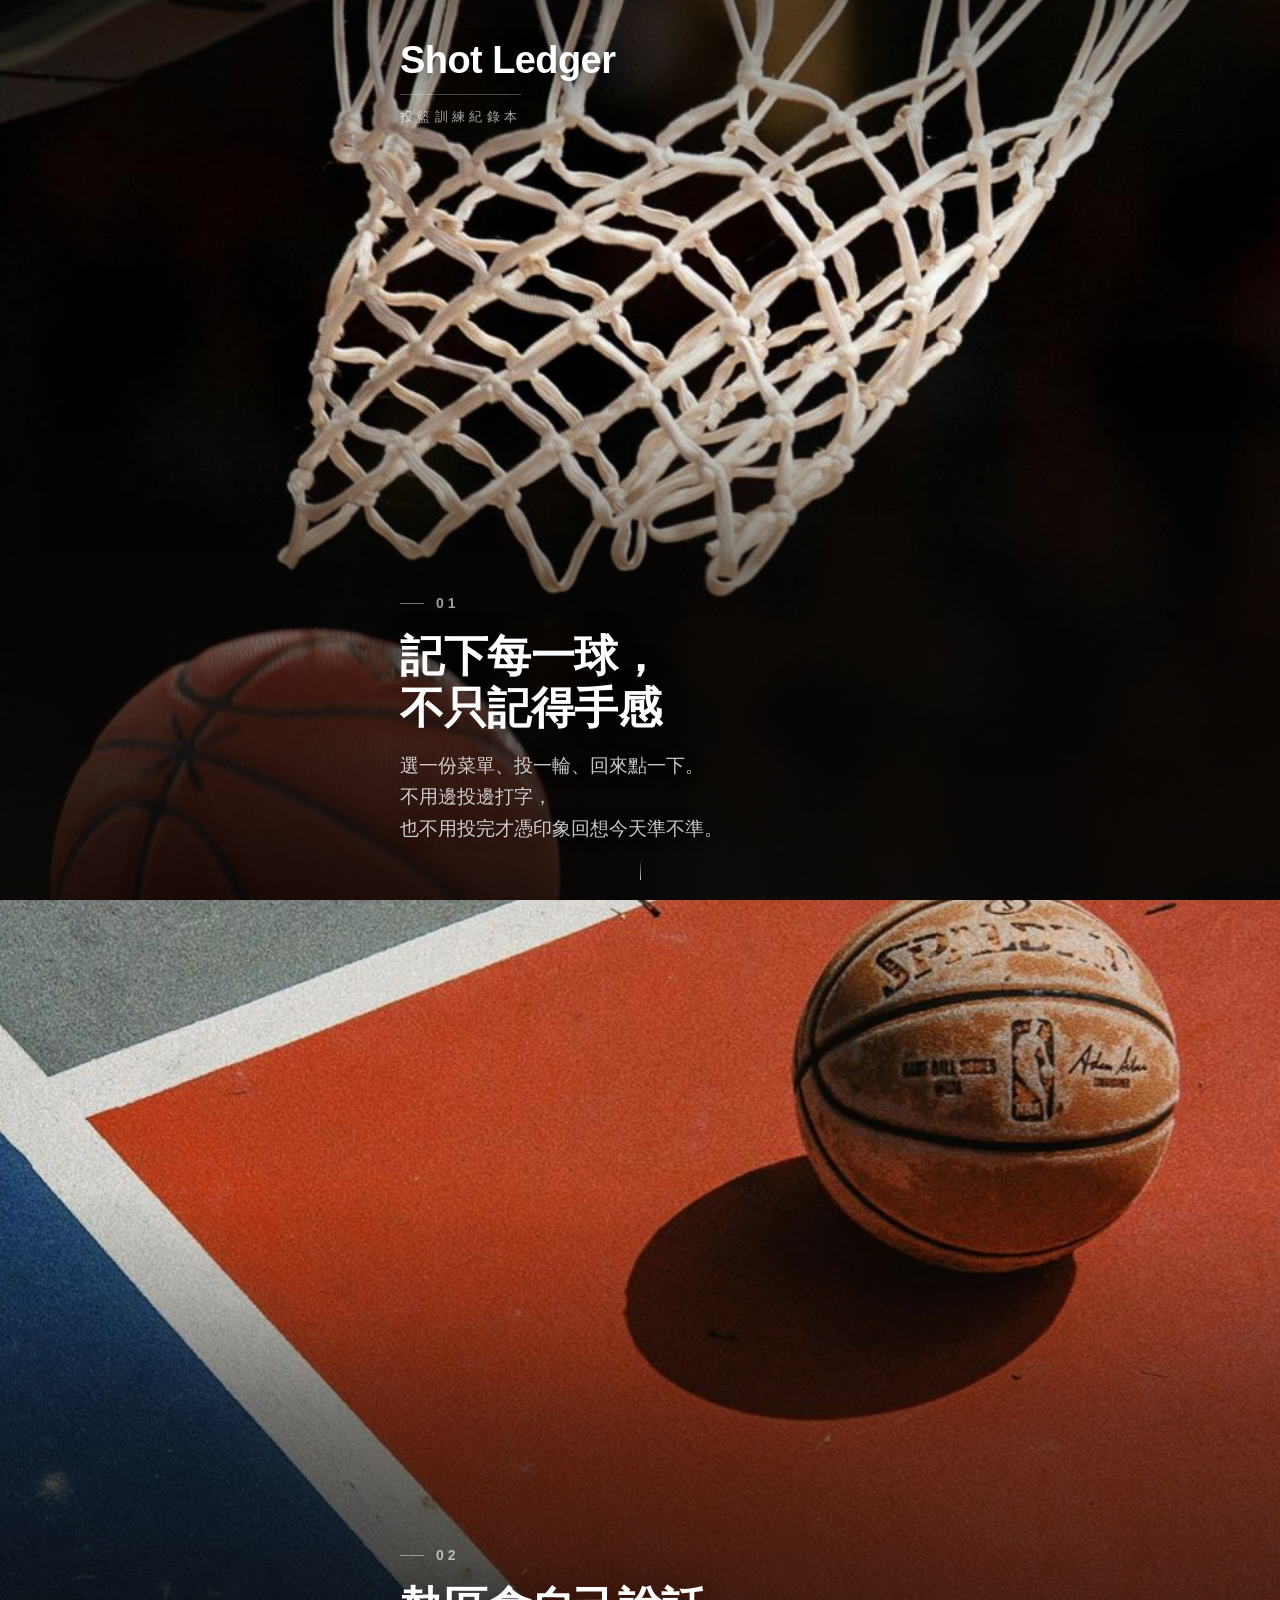
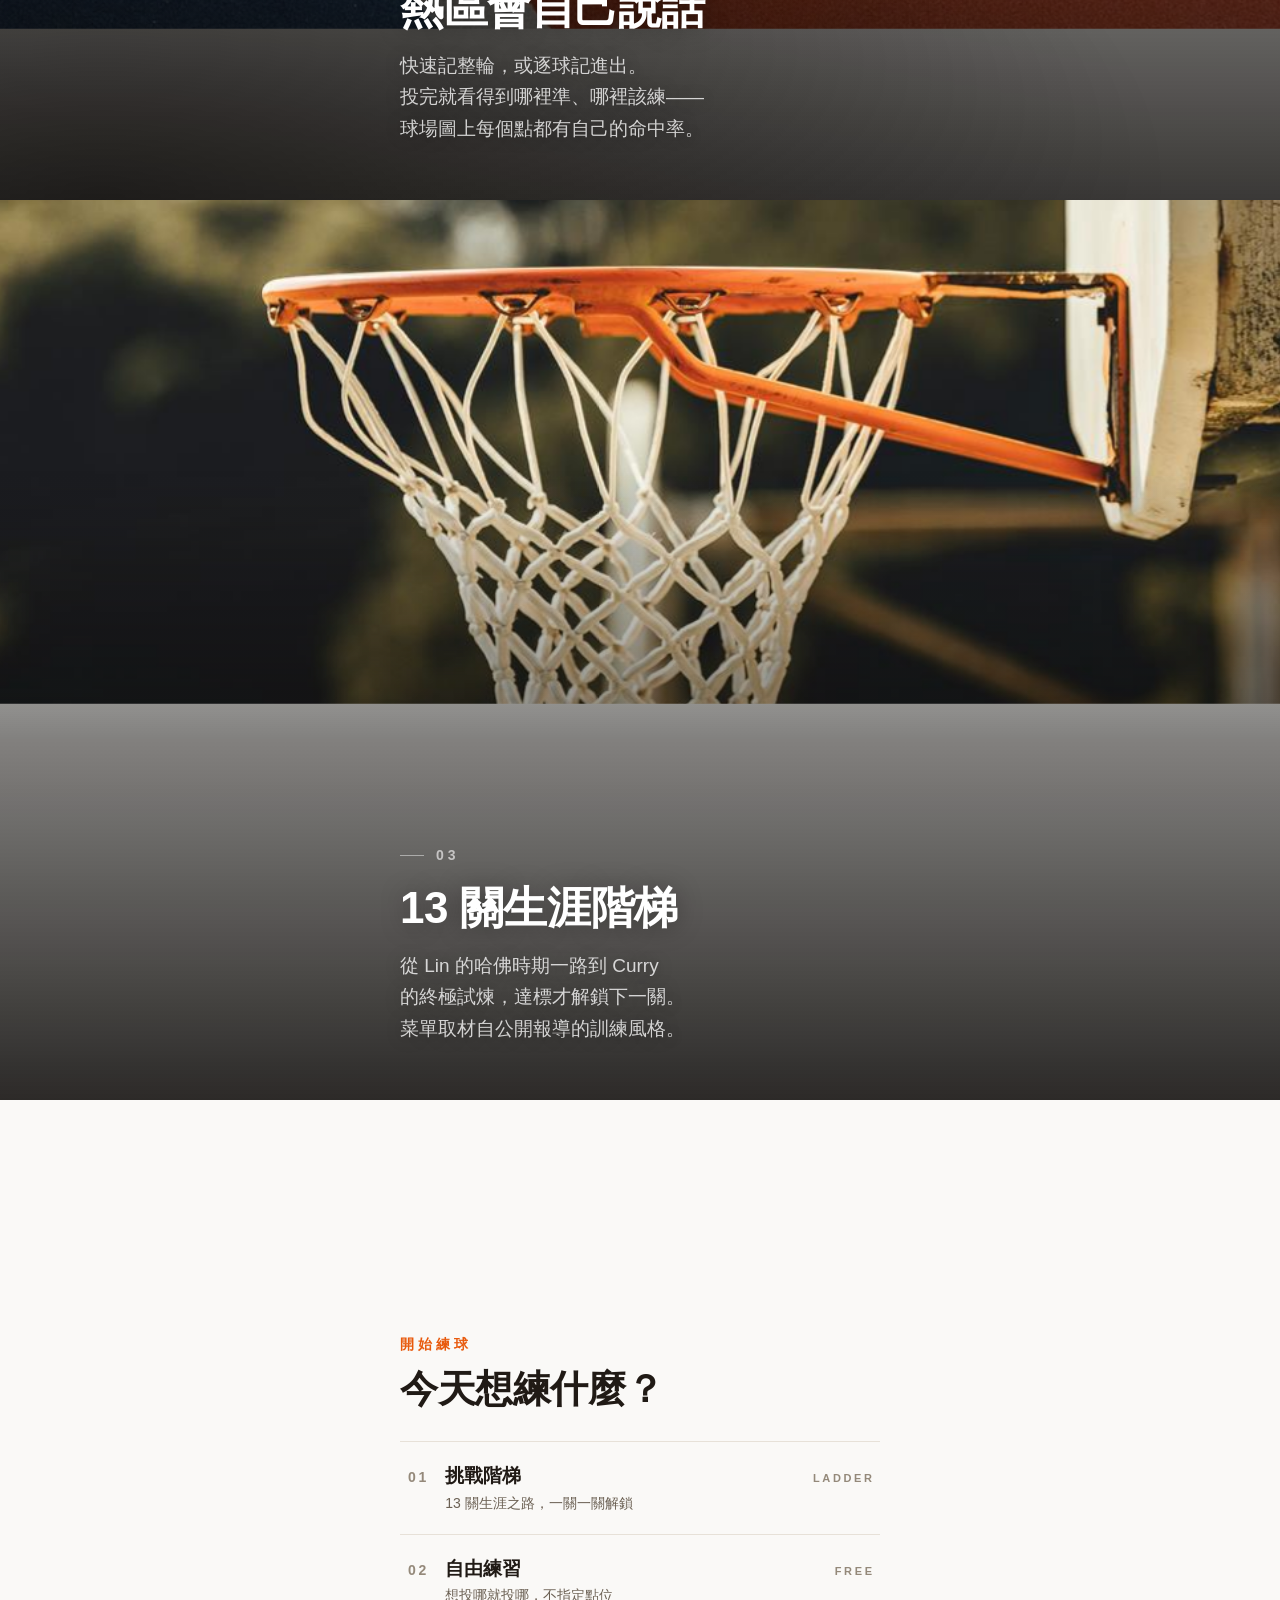
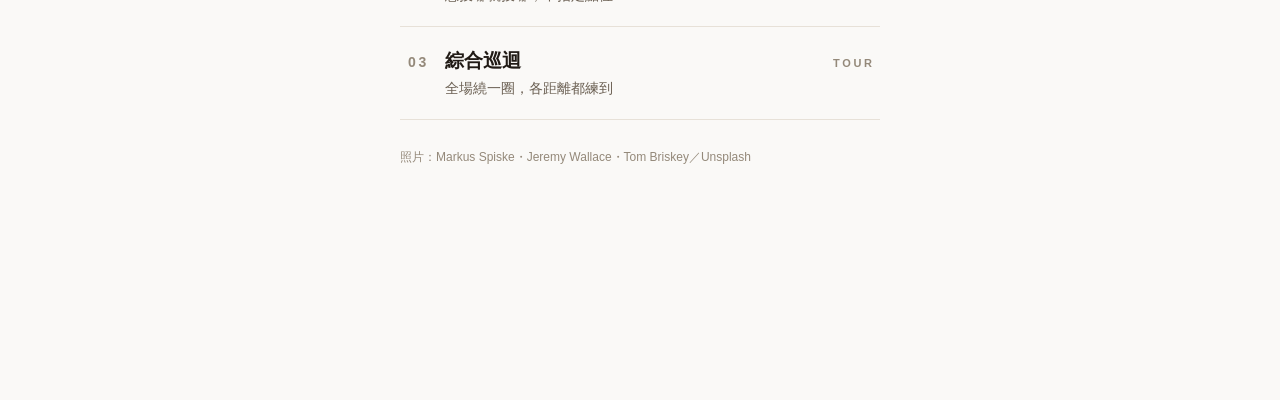
==== commit d31f9e72: "第 11 關 Lin 台灣時期＋上籃球種＋第 1 關新手化，階梯 12→13 關，SW 快取升 v23 - 新增 layup 球種與左右上籃點位（籃框兩側 ±60px，獨立於 2 分聚合） - lin" ====
--- a/index.html
+++ b/index.html
@@ -3,6 +3,9 @@
 <head>
 <meta charset="UTF-8" />
 <meta name="viewport" content="width=device-width, initial-scale=1, viewport-fit=cover" />
+<!-- Google Search Console 擁有權驗證。不能改用 HTML 檔案驗證：Cloudflare Pages 對任何
+     不存在的路徑都回 200 ＋ 整份 index.html，Google 抓 googleXXXX.html 會拿到首頁內容而判定失敗。 -->
+<meta name="google-site-verification" content="8Ai9Y6CnrWmBXCcWTwJmlHZfSFZc_s8C88cYQx-z-wc" />
 <title>Shot Ledger｜投籃紀錄</title>
 <meta name="description" content="手機優先的投籃訓練紀錄工具：選模式、投一輪記一次、看熱區與命中率。" />
 <meta name="theme-color" content="#FAF9F7" />
@@ -48,7 +51,7 @@
   "isAccessibleForFree": true,
   "offers": { "@type": "Offer", "price": "0", "priceCurrency": "TWD" },
   "featureList": [
-    "12 關生涯挑戰階梯",
+    "13 關生涯挑戰階梯",
     "自由練習與綜合巡迴模式",
     "球場熱區命中率圖",
     "離線可用（PWA）"
@@ -67,7 +70,7 @@
         <p>手機優先的投籃訓練紀錄工具：選一份菜單、投一輪、回來點一下。不用邊投邊打字，投完就看得到熱區與命中率。免安裝、免帳號，資料存在裝置本機。</p>
         <p>三種練習模式：</p>
         <ul>
-          <li><strong>挑戰階梯</strong>：12 關生涯之路，一關一關解鎖，菜單取材自公開報導的訓練風格。</li>
+          <li><strong>挑戰階梯</strong>：13 關生涯之路，一關一關解鎖，菜單取材自公開報導的訓練風格。</li>
           <li><strong>自由練習</strong>：想投哪就投哪，不指定點位。</li>
           <li><strong>綜合巡迴</strong>：全場繞一圈，各距離都練到。</li>
         </ul>
--- a/css/app.css
+++ b/css/app.css
@@ -1095,11 +1095,27 @@
   text-align: center;
 }
 
-.sheet__sub {
+/* 模式說明（menu.focus）：接在標題下，讓人在選簡易／完整之前先知道這個模式在做什麼。
+   跟 .sheet__sub 同樣以負 margin 收緊與標題的距離，兩者並存時（挑戰菜單）依序疊放。 */
+.sheet__focus {
   font-size: var(--text-sm);
   color: var(--color-text-muted);
   text-align: center;
   margin-top: calc(var(--space-2) * -1);
+  text-wrap: pretty;
+}
+
+.sheet__sub {
+  font-size: var(--text-sm);
+  color: var(--color-text-muted);
+  text-align: center;
+  margin-top: calc(var(--space-2) * -1);
+}
+
+/* 挑戰菜單同時有 focus 與 sub 時，sub 是「解鎖條件」，要跟說明再拉開一點層次 */
+.sheet__focus + .sheet__sub {
+  margin-top: calc(var(--space-3) * -1);
+  color: var(--color-text-faint);
 }
 
 /* 列式排版：每列 5 顆、末列不足 5 顆置中，同 .makes-grid 邏輯（SPEC M4.3 §1）。 */
@@ -1563,6 +1579,29 @@
   margin-left: var(--space-1);
 }
 
+/* 紀錄列表：標籤獨立一行（固定顯示在模式名稱下方、命中率上方），
+   一行內可並排多顆 tag（完整＋達標）。 */
+.history-row__tags {
+  display: flex;
+  align-items: center;
+  gap: var(--space-1);
+}
+
+.history-row__tags .variant-tag {
+  margin-left: 0;
+}
+
+/* 紀錄列表：挑戰達標標記（只出現在挑戰菜單的完整版紀錄） */
+.variant-tag--pass {
+  background: var(--color-success-tint);
+  color: var(--color-success);
+}
+
+.variant-tag--miss {
+  background: var(--color-surface-sunken);
+  color: var(--color-text-muted);
+}
+
 .summary__tags {
   display: flex;
   flex-wrap: wrap;
@@ -1638,30 +1677,52 @@
 
 /* 生涯數據面板「夜幕數據面板」：深藍面板內嵌在米白 hero 卡裡，
    呼應品牌夜幕深藍（favicon / OG 圖夜空同色系）。取代舊版米色 pill 列。 */
+/* 生涯數據面板：預設收合的 <details>（UX 走查——第一屏讓位給 SHOT 鈕），
+   summary 是一行低調的刊物欄目標題，開合狀態不持久化。 */
+.career-details {
+  margin-top: var(--space-2);
+  margin-bottom: var(--space-2);
+}
+
+.career-details__summary {
+  display: flex;
+  align-items: center;
+  justify-content: space-between;
+  gap: var(--space-2);
+  padding: var(--space-1) 0;
+  font-size: var(--text-xs);
+  font-weight: 700;
+  letter-spacing: 0.04em;
+  color: var(--color-text-muted);
+  cursor: pointer;
+  list-style: none;
+}
+
+.career-details__summary::-webkit-details-marker {
+  display: none;
+}
+
+.career-details__marker {
+  color: var(--color-text-faint);
+  transition: transform var(--transition-fast);
+}
+
+.career-details[open] .career-details__marker {
+  transform: rotate(90deg);
+}
+
 .career-panel {
-  margin-top: var(--space-3);
-  margin-bottom: var(--space-3);
+  margin-top: var(--space-2);
   background: var(--color-night);
   border: 1px solid var(--color-night-line);
   border-radius: var(--radius-md);
   padding: var(--space-4);
 }
 
-.career-panel__caption {
-  display: flex;
-  align-items: center;
-  justify-content: space-between;
-  gap: var(--space-2);
-  font-size: var(--text-xs);
-  letter-spacing: 0.04em;
-  color: var(--color-on-night-muted);
-}
-
 .career-panel__stats {
   display: grid;
   grid-template-columns: repeat(4, 1fr);
   gap: var(--space-1);
-  margin-top: var(--space-3);
 }
 
 .career-panel__stat {
@@ -1975,27 +2036,29 @@
 
 .ladder-scroll {
   display: flex;
+  align-items: stretch;
   gap: var(--space-2);
   overflow-x: auto;
   padding-bottom: var(--space-1);
   scrollbar-width: thin;
 }
 
+/* 迷你刊號卡：右上角浮水印大數字（呼應 .hero-card__bignum 的雜誌刊號語言）＋
+   左下角錨定的內容。狀態靠浮水印色與邊框表達。 */
 .ladder-tile {
   flex: 0 0 auto;
-  width: 92px;
-  min-height: 100px;
-  display: flex;
-  flex-direction: column;
-  align-items: center;
-  justify-content: center;
-  gap: var(--space-1);
-  text-align: center;
-  padding: var(--space-3) var(--space-2);
+  width: 84px;
+  min-height: 104px;
+  display: flex;
+  flex-direction: column;
+  justify-content: flex-end;
+  text-align: left;
+  padding: var(--space-2);
   border-radius: var(--radius-md);
   background: var(--color-surface);
   border: 1.5px solid var(--color-border);
   position: relative;
+  overflow: hidden;
   transition: transform var(--transition-fast), border-color var(--transition-fast);
 }
 
@@ -2005,11 +2068,11 @@
 
 .ladder-tile.is-current {
   border-color: var(--color-accent);
-  box-shadow: 0 0 0 2px var(--color-accent-tint);
+  box-shadow: 0 0 0 2px var(--color-accent-tint), var(--shadow-sm);
 }
 
 .ladder-tile.is-passed {
-  background: var(--color-success-tint);
+  background: var(--color-surface);
   border-color: var(--color-success);
 }
 
@@ -2018,36 +2081,78 @@
   color: var(--color-text-faint);
 }
 
+/* 浮水印關卡數字：氛圍用、永遠壓在內容下層 */
 .ladder-tile__tier {
-  font-size: 11px;
-  font-weight: 800;
-  color: var(--color-text-faint);
+  position: absolute;
+  top: 2px;
+  right: 6px;
+  z-index: 0;
+  font-size: 40px;
+  font-weight: 800;
+  line-height: 1;
+  font-variant-numeric: tabular-nums;
+  color: var(--color-border);
+  user-select: none;
+}
+
+.ladder-tile.is-current .ladder-tile__tier {
+  color: var(--color-accent-tint);
+}
+
+.ladder-tile.is-passed .ladder-tile__tier {
+  color: var(--color-success-tint);
+}
+
+.ladder-tile.is-locked .ladder-tile__tier {
+  color: var(--color-border);
+}
+
+.ladder-tile__body {
+  position: relative;
+  z-index: 1;
+  display: flex;
+  flex-direction: column;
+  justify-content: flex-end;
+  align-items: flex-start;
+  gap: var(--space-1);
+  text-align: left;
 }
 
 .ladder-tile__name {
-  font-size: var(--text-xs);
+  font-size: 13px;
   font-weight: 700;
   line-height: var(--leading-tight);
-}
-
+  text-align: left;
+}
+
+/* 已通過徽章：左上角小圓（右上讓給浮水印） */
 .ladder-tile__check {
   position: absolute;
-  top: 4px;
-  right: 6px;
-  color: var(--color-success);
-  font-weight: 800;
-}
-
-.ladder-tile__lock {
-  display: flex;
-  flex-direction: column;
-  align-items: center;
-  gap: 2px;
-}
-
-.lock-icon {
+  top: 6px;
+  left: 6px;
+  z-index: 1;
   width: 16px;
   height: 16px;
+  display: flex;
+  align-items: center;
+  justify-content: center;
+  border-radius: var(--radius-full);
+  background: var(--color-success);
+  color: var(--color-text-on-accent);
+  font-size: 10px;
+  font-weight: 800;
+}
+
+.ladder-tile__lock {
+  display: flex;
+  flex-direction: column;
+  align-items: flex-start;
+  gap: 2px;
+}
+
+.lock-icon {
+  width: 12px;
+  height: 12px;
   color: var(--color-text-faint);
 }
 
@@ -2056,8 +2161,9 @@
   display: flex;
   flex-direction: column;
   gap: 1px;
-  font-size: 10px;
+  font-size: 11px;
   line-height: 1.3;
+  text-align: left;
   color: var(--color-text-faint);
 }
 
@@ -2482,6 +2588,68 @@
   font-weight: 600;
 }
 
+/* 節奏/時長不合格：中性徽章＋原因說明，不畫 ✓ 也不用 danger（UX 走查） */
+.challenge-note--ineligible {
+  background: var(--color-surface-sunken);
+  color: var(--color-text-muted);
+  font-weight: 600;
+  display: flex;
+  flex-direction: column;
+  align-items: center;
+  gap: var(--space-2);
+  padding: var(--space-3);
+}
+
+.ineligible-badge {
+  display: inline-flex;
+  align-items: center;
+  padding: 2px var(--space-3);
+  border-radius: var(--radius-full);
+  background: var(--color-surface);
+  border: 1px solid var(--color-border-strong);
+  color: var(--color-text-muted);
+  font-size: var(--text-sm);
+  font-weight: 700;
+}
+
+.challenge-note__desc {
+  font-size: var(--text-sm);
+  font-weight: 600;
+  line-height: var(--leading-normal);
+}
+
+.rule-row--ineligible {
+  background: var(--color-surface-sunken);
+  color: var(--color-text-muted);
+}
+
+/* 誠實機制 2.0 詢問卡：節奏 30〜60 秒、未回答過時在結算頁問一次。
+   中性紙感卡片，不做警告框；「不列入」是較中性的預設選項。 */
+.pace-ask {
+  background: var(--color-surface);
+  border: 1px solid var(--color-border-strong);
+  border-radius: var(--radius-md);
+  padding: var(--space-3);
+  display: flex;
+  flex-direction: column;
+  gap: var(--space-3);
+}
+
+.pace-ask__text {
+  font-size: var(--text-sm);
+  line-height: var(--leading-normal);
+  color: var(--color-text);
+}
+
+.pace-ask__actions {
+  display: flex;
+  gap: var(--space-2);
+}
+
+.pace-ask__actions .btn {
+  flex: 1;
+}
+
 .challenge-note--pass {
   background: var(--color-success-tint);
   color: var(--color-success);
@@ -2555,7 +2723,7 @@
   height: 14px;
   opacity: 0.9;
   border-radius: 2px;
-  animation: confetti-fall 2.2s linear infinite;
+  animation: confetti-fall 2.2s linear 3 forwards;
 }
 
 @keyframes confetti-fall {
@@ -2595,6 +2763,34 @@
   color: var(--color-text-muted);
 }
 
+.celebration__close {
+  position: absolute;
+  top: var(--space-2);
+  right: var(--space-2);
+  width: 32px;
+  height: 32px;
+  display: flex;
+  align-items: center;
+  justify-content: center;
+  border: 0;
+  border-radius: 50%;
+  background: transparent;
+  color: var(--color-text-muted);
+  font-size: var(--text-lg);
+  line-height: 1;
+  cursor: pointer;
+}
+
+.celebration__close:hover {
+  background: var(--color-surface-alt, rgba(0, 0, 0, 0.06));
+  color: var(--color-text);
+}
+
+.celebration__view {
+  margin-top: var(--space-4);
+  width: 100%;
+}
+
 /* ---------------------------------------------------------------------- */
 /* 設定分頁：徽章 / 關於                                                   */
 /* ---------------------------------------------------------------------- */
@@ -2612,6 +2808,12 @@
   background: var(--color-accent-tint);
   padding: var(--space-1) var(--space-3);
   border-radius: var(--radius-full);
+}
+
+/* 未獲得徽章的灰剪影：看得到有什麼可追，但不搶已獲得的風采 */
+.badge-chip--locked {
+  color: var(--color-text-faint);
+  background: var(--color-surface-sunken);
 }
 
 .about-card {
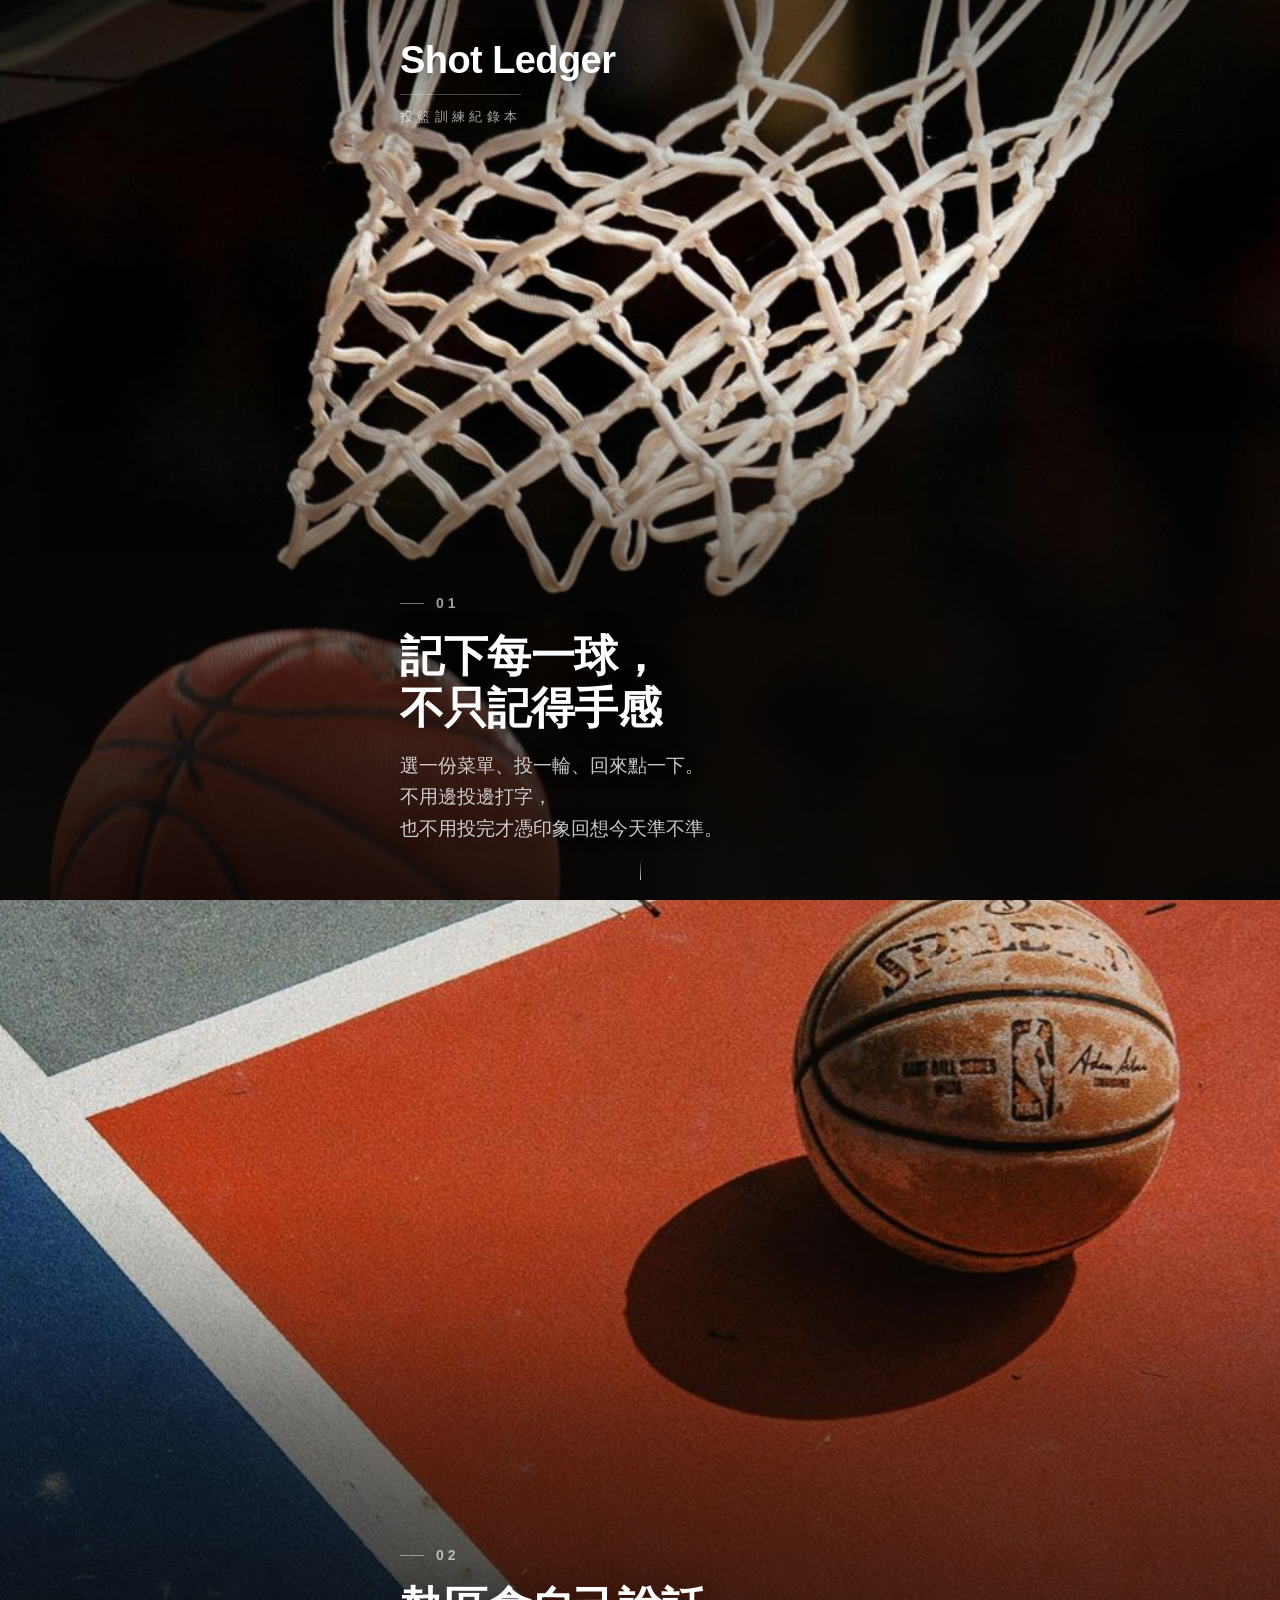
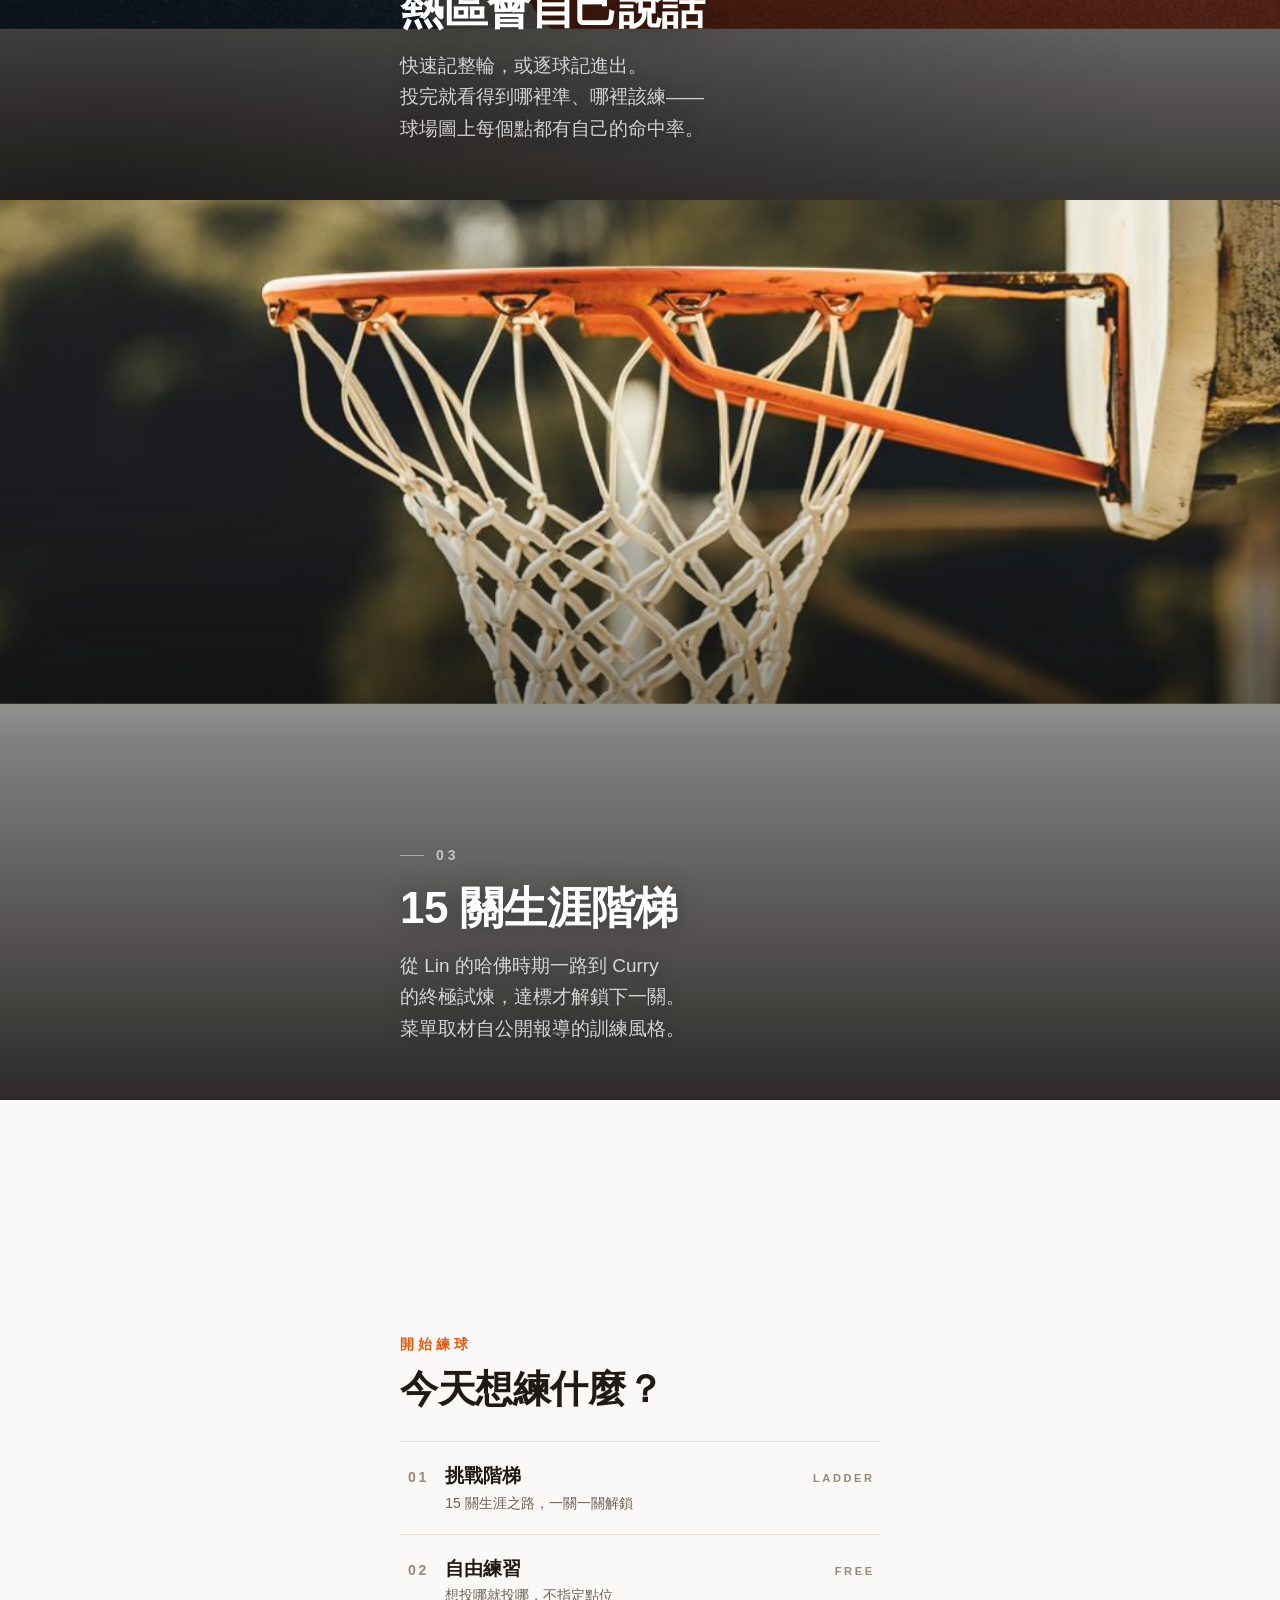
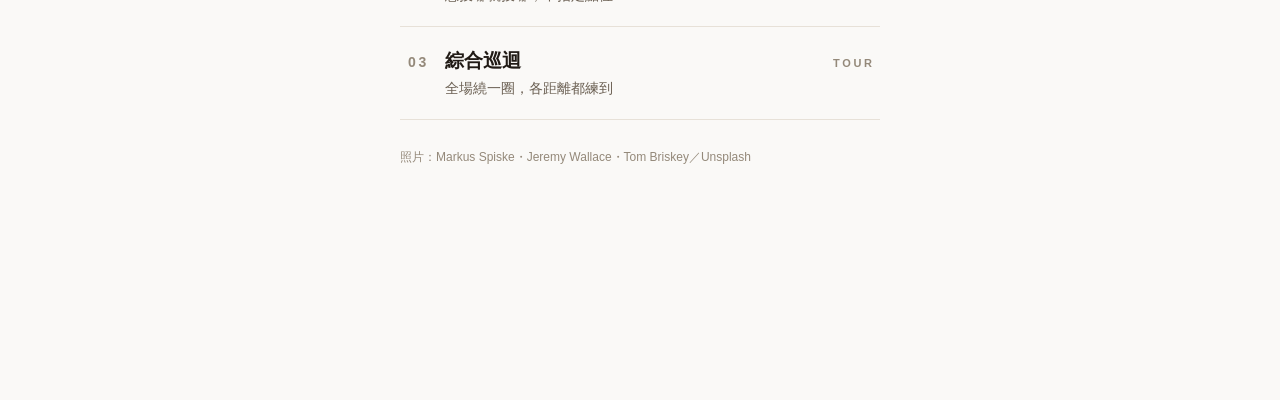
==== commit 21a6e77c: "挑戰階梯 13→15 關：Brunson／Bird，通過狀態改為明確記錄（SPEC_M11） 新增第 11 關 Jalen Brunson 冠軍中距（2026 FMVP，中距 9 輪＋罰球 4＋上籃 " ====
--- a/index.html
+++ b/index.html
@@ -51,7 +51,7 @@
   "isAccessibleForFree": true,
   "offers": { "@type": "Offer", "price": "0", "priceCurrency": "TWD" },
   "featureList": [
-    "13 關生涯挑戰階梯",
+    "15 關生涯挑戰階梯",
     "自由練習與綜合巡迴模式",
     "球場熱區命中率圖",
     "離線可用（PWA）"
@@ -70,7 +70,7 @@
         <p>手機優先的投籃訓練紀錄工具：選一份菜單、投一輪、回來點一下。不用邊投邊打字，投完就看得到熱區與命中率。免安裝、免帳號，資料存在裝置本機。</p>
         <p>三種練習模式：</p>
         <ul>
-          <li><strong>挑戰階梯</strong>：13 關生涯之路，一關一關解鎖，菜單取材自公開報導的訓練風格。</li>
+          <li><strong>挑戰階梯</strong>：15 關生涯之路，一關一關解鎖，菜單取材自公開報導的訓練風格。</li>
           <li><strong>自由練習</strong>：想投哪就投哪，不指定點位。</li>
           <li><strong>綜合巡迴</strong>：全場繞一圈，各距離都練到。</li>
         </ul>
--- a/css/app.css
+++ b/css/app.css
@@ -725,11 +725,25 @@
   }
 }
 
-/* heat 模式：點擊選中的點加細白描邊，兩套主題都用固定白色（--color-text-on-accent
-   兩套主題同值），才能在各種熱區色底上都看得清楚 */
+/* 點擊／觸控不畫 UA 的黑色 focus 矩形（SVG g 有 tabindex，Chromium 連滑鼠
+   點擊都會畫）；鍵盤操作維持看得見的 focus 框（無障礙）。 */
+.court-spot:focus {
+  outline: none;
+}
+
+.court-spot:focus-visible {
+  outline: 2px solid var(--color-accent);
+  outline-offset: 2px;
+}
+
+/* heat 模式：環底圓平常不描邊（stroke 色由 court.js 內聯成該點熱度色），
+   點擊選中時加寬成同色光圈，兩套主題都清楚 */
+.court-spot--heat.is-clickable .spot-dot {
+  stroke-width: 0;
+}
+
 .court-spot--heat.is-clickable.is-selected .spot-dot {
-  stroke: var(--color-text-on-accent);
-  stroke-width: 3px;
+  stroke-width: 4px;
 }
 
 /* 15px→26px：SVG 座標，手機實際約 12px 太小看不清，放大到位（SPEC M4.2 §4）。
@@ -754,15 +768,42 @@
   display: none;
 }
 
-/* 熱區命中率字貫穿圓點（SPEC M4.3 §2）：字置中在點上，刻意允許左右突破圓的
-   邊緣做出「貫穿感」，不再用縮字級（--tight）閃避撐爆點的圓框。SVG viewBox
-   750 寬，手機上整顆球場常縮到約 340px（比例 0.46），34px 才能讓實際顯示
-   字高（約 15.5px）留在可讀範圍。描邊全部移除（SPEC M4.4 §3，使用者指定嘗試
-   無描邊版）：純白字直接壓在點上，與分享卡 drawMiniCourt 同步。 */
+/* 熱區「填色進度環」（取代舊的白字貫穿實心圓點）：環的長度＝命中率、
+   環內鋪熱度色淡底、數字用熱度色（不含 %，完整數據在點擊後的資訊列）。
+   顏色都由 court.js 依熱度內聯指定，這裡只管幾何與透明度。
+   SVG viewBox 750 寬，手機上球場約縮到 0.46 倍，27px 字實際約 12.5px，
+   數字純兩位數＋高對比色字仍可讀；與分享卡 drawMiniCourt 同步。 */
 .spot-heat-pct {
-  font-size: 34px;
-  font-weight: 800;
-  fill: #fff;
+  font-size: 27px;
+  font-weight: 800;
+  pointer-events: none;
+}
+
+/* 「100」三位數縮一級才住得進環內 */
+.spot-heat-pct--tight {
+  font-size: 23px;
+}
+
+/* 環內熱度色淡底 */
+.spot-ring-tint {
+  opacity: 0.14;
+  pointer-events: none;
+}
+
+/* 進度環軌道（未達成的部分）：淡出的中性環 */
+.spot-ring-track {
+  fill: none;
+  stroke: var(--color-border);
+  stroke-width: 8;
+  opacity: 0.4;
+  pointer-events: none;
+}
+
+/* 進度弧：長度＝命中率（stroke-dasharray 由 court.js 內聯），圓頭收尾 */
+.spot-ring-arc {
+  fill: none;
+  stroke-width: 8;
+  stroke-linecap: round;
   pointer-events: none;
 }
 
@@ -903,8 +944,16 @@
 }
 
 /* 圓形數字鈕，比照球的意象；窄螢幕被 flex 壓縮時用 aspect-ratio 鎖正圓
-   （不然一排 6 顆會被壓成橢圓），觸控目標維持 ≥44px。 */
+   （不然一排 6 顆會被壓成橢圓），觸控目標維持 ≥44px。
+   flex 置中＋清 UA padding＋nowrap：iOS 按鈕預設左右內距大，被壓到
+   min-width 時「10」會被擠成兩行、數字也不在圓心。 */
 .makes-btn {
+  display: inline-flex;
+  align-items: center;
+  justify-content: center;
+  padding: 0;
+  line-height: 1;
+  white-space: nowrap;
   width: 48px;
   height: auto;
   aspect-ratio: 1;
@@ -1112,12 +1161,6 @@
   margin-top: calc(var(--space-2) * -1);
 }
 
-/* 挑戰菜單同時有 focus 與 sub 時，sub 是「解鎖條件」，要跟說明再拉開一點層次 */
-.sheet__focus + .sheet__sub {
-  margin-top: calc(var(--space-3) * -1);
-  color: var(--color-text-faint);
-}
-
 /* 列式排版：每列 5 顆、末列不足 5 顆置中，同 .makes-grid 邏輯（SPEC M4.3 §1）。 */
 .stepper-grid {
   display: flex;
@@ -1131,8 +1174,15 @@
   gap: var(--space-2);
 }
 
-/* 圓形數字鈕（比照 .makes-btn／.seq-ball），被壓縮時同樣鎖正圓 */
+/* 圓形數字鈕（比照 .makes-btn／.seq-ball），被壓縮時同樣鎖正圓；
+   同樣 flex 置中＋清 UA padding＋nowrap，避免兩位數換行、數字偏心 */
 .stepper-btn {
+  display: inline-flex;
+  align-items: center;
+  justify-content: center;
+  padding: 0;
+  line-height: 1;
+  white-space: nowrap;
   width: 48px;
   height: auto;
   aspect-ratio: 1;
@@ -1314,6 +1364,70 @@
   padding: var(--space-3);
 }
 
+.backup-nudge {
+  transition: opacity var(--transition-med);
+}
+
+.backup-nudge--leaving {
+  opacity: 0;
+}
+
+.backup-nudge__row {
+  background: var(--color-surface-sunken);
+  border-radius: var(--radius-md);
+  padding: var(--space-3) var(--space-4);
+  display: flex;
+  align-items: center;
+  gap: var(--space-3);
+}
+
+.backup-nudge__num {
+  font-size: var(--text-xl);
+  font-weight: 800;
+  color: var(--color-accent);
+  line-height: 1;
+  flex-shrink: 0;
+}
+
+.backup-nudge__title {
+  font-size: var(--text-sm);
+  font-weight: 700;
+  color: var(--color-text);
+  margin: 0;
+}
+
+.backup-nudge__sub {
+  font-size: var(--text-xs);
+  color: var(--color-text-muted);
+  margin: 2px 0 0;
+}
+
+.backup-nudge__btn {
+  flex-shrink: 0;
+  min-height: 40px;
+  padding: 0 var(--space-4);
+  font-size: var(--text-sm);
+}
+
+.backup-nudge__dismiss {
+  text-align: center;
+}
+
+.backup-nudge__dismiss button {
+  border: none;
+  background: none;
+  font-size: var(--text-xs);
+  color: var(--color-text-faint);
+  padding: var(--space-1);
+  cursor: pointer;
+}
+
+.backup-nudge__done {
+  font-size: var(--text-sm);
+  color: var(--color-success);
+  margin: 0;
+}
+
 .summary__actions {
   display: flex;
   flex-direction: column;
@@ -1465,13 +1579,27 @@
   color: var(--color-text-muted);
 }
 
-.settings-reminder {
-  font-size: var(--text-sm);
-  font-weight: 700;
-  color: var(--color-danger);
-  background: var(--color-danger-tint);
-  border-radius: var(--radius-sm);
-  padding: var(--space-2) var(--space-3);
+.settings-storage-note {
+  font-size: var(--text-sm);
+  color: var(--color-text-muted);
+  line-height: var(--leading-normal);
+}
+
+.settings-storage-note strong {
+  color: var(--color-text);
+}
+
+.settings-persist {
+  display: inline-flex;
+  align-items: center;
+  gap: 6px;
+}
+
+.settings-persist__dot {
+  width: 7px;
+  height: 7px;
+  border-radius: 50%;
+  background: var(--color-success);
 }
 
 .settings-actions {
@@ -1649,6 +1777,12 @@
   justify-content: space-between;
 }
 
+.hero-card__tier-group {
+  display: flex;
+  align-items: center;
+  gap: var(--space-2);
+}
+
 .hero-card__tier {
   font-size: var(--text-xs);
   font-weight: 800;
@@ -1658,6 +1792,13 @@
   padding: 2px var(--space-3);
   border-radius: var(--radius-full);
   white-space: nowrap;
+}
+
+/* 關卡星數：乾淨為準，只在拿到至少 1 顆星時渲染（見 session.js renderHeroCard） */
+.hero-card__stars {
+  font-size: var(--text-xs);
+  font-weight: 700;
+  color: var(--color-text-muted);
 }
 
 .hero-card__passed {
@@ -2168,6 +2309,35 @@
 }
 
 /* ---------------------------------------------------------------------- */
+/* 三星制：共用星列（.star-row）——階梯磁磚 / hero card / 結算頁挑戰結果共用   */
+/* ---------------------------------------------------------------------- */
+
+/* 未拿到的星維持同一個 ★ 字符、只是用邊框色畫成輪廓感，不畫 ☆ 避免字重跳動 */
+.star-row {
+  display: inline-flex;
+  gap: 1px;
+  line-height: 1;
+}
+
+.star-row .star {
+  font-size: 10px;
+  color: var(--color-border-strong);
+}
+
+.star-row .star.is-on {
+  color: var(--color-accent);
+}
+
+.star-row .star.is-on.is-on-passed {
+  color: var(--color-success);
+}
+
+/* 階梯磁磚上的星列：小尺寸、不與浮水印大數字搶版面 */
+.ladder-tile__stars {
+  margin-top: 1px;
+}
+
+/* ---------------------------------------------------------------------- */
 /* 首頁：非挑戰小卡（自由練習 / 綜合巡迴）                                    */
 /* ---------------------------------------------------------------------- */
 
@@ -2259,6 +2429,12 @@
   white-space: nowrap;
 }
 
+/* 單一選項（挑戰的「開始挑戰」、自由練習）撐滿整列；雙欄 grid 只留給簡易／完整並排。 */
+.variant-option--solo {
+  grid-column: 1 / -1;
+  min-height: 92px;
+}
+
 /* 變體 sheet 的說明區：整段散文改成小卡結構（眉標＋內文），質感與可掃讀性
    都比三段連續小字好（使用者回饋：說明字太多、不好讀）。 */
 .sheet-note {
@@ -2313,6 +2489,29 @@
   white-space: nowrap;
 }
 
+/* 「三星目標」卡的星等列（.star-row 已被三星制星列用走，這裡另開 sheet-goals）：
+   星號欄固定寬，三行內文左緣才會對齊（★／★★／★★★ 寬度不同，行內排版會參差）。 */
+.sheet-goals {
+  display: flex;
+  flex-direction: column;
+  gap: 4px;
+}
+
+.sheet-goals__row {
+  display: grid;
+  grid-template-columns: 40px 1fr;
+  gap: 6px;
+  font-size: var(--text-xs);
+  line-height: 1.7;
+  color: var(--color-text-muted);
+}
+
+.sheet-goals__stars {
+  color: var(--color-accent);
+  font-weight: 700;
+  letter-spacing: 1px;
+}
+
 .sheet__honesty-line {
   font-size: var(--text-xs);
   font-weight: 700;
@@ -2369,6 +2568,12 @@
 }
 
 .seq-ball {
+  display: inline-flex;
+  align-items: center;
+  justify-content: center;
+  padding: 0;
+  line-height: 1;
+  white-space: nowrap;
   width: 48px;
   height: 48px;
   min-width: 48px;
@@ -2520,6 +2725,16 @@
   display: flex;
   flex-direction: column;
   gap: var(--space-2);
+}
+
+/* 三星狀態列：本關目前累積的星星（不隨這次是否過關而改變顏色，見 renderChallengeSection） */
+.challenge-stars {
+  display: flex;
+  justify-content: center;
+}
+
+.challenge-stars .star {
+  font-size: 14px;
 }
 
 .rule-row {
@@ -2795,25 +3010,188 @@
 /* 設定分頁：徽章 / 關於                                                   */
 /* ---------------------------------------------------------------------- */
 
-.badge-chips {
-  display: flex;
-  flex-wrap: wrap;
-  gap: var(--space-2);
-}
-
-.badge-chip {
-  font-size: var(--text-xs);
-  font-weight: 700;
+/* 徽章牆（進度獎章）：3 欄圓形獎章＋進度環圈，未獲得的看得到離下一顆多近；
+   全破階梯（--capstone）跨滿整列當壓軸橫幅。 */
+.badge-wall {
+  display: grid;
+  grid-template-columns: repeat(3, 1fr);
+  gap: var(--space-4) var(--space-2);
+}
+
+.badge-medal {
+  display: flex;
+  flex-direction: column;
+  align-items: center;
+  gap: var(--space-2);
+  text-align: center;
+}
+
+.badge-medal__disc {
+  position: relative;
+  width: 68px;
+  height: 68px;
+  flex: none;
+  display: flex;
+  align-items: center;
+  justify-content: center;
+}
+
+/* 徽面暖光：surface → accent-tint 的放射漸層，深淺色主題都由 tokens 帶動 */
+.badge-medal--earned .badge-medal__disc {
+  border-radius: 50%;
+  background: radial-gradient(circle at 50% 38%, var(--color-surface), var(--color-accent-tint));
+}
+
+.badge-medal__ring {
+  position: absolute;
+  inset: 0;
+}
+
+.badge-medal__ring-track {
+  stroke: var(--color-border);
+}
+
+.badge-medal__ring-fill {
+  stroke: var(--color-accent);
+  stroke-linecap: round;
+}
+
+.badge-medal__icon {
+  width: 30px;
+  height: 30px;
+  color: var(--color-accent);
+}
+
+.badge-medal--locked .badge-medal__icon {
+  color: var(--color-text-faint);
+}
+
+.badge-medal__name {
+  font-size: var(--text-xs);
+  font-weight: 800;
+  color: var(--color-text);
+  line-height: 1.4;
+}
+
+.badge-medal--locked .badge-medal__name {
+  font-weight: 700;
+  color: var(--color-text-faint);
+}
+
+.badge-medal__meta {
+  font-size: 11px;
+  color: var(--color-text-faint);
+  margin-top: -4px;
+}
+
+.badge-medal__meta--earned {
   color: var(--color-accent-dark);
-  background: var(--color-accent-tint);
-  padding: var(--space-1) var(--space-3);
-  border-radius: var(--radius-full);
-}
-
-/* 未獲得徽章的灰剪影：看得到有什麼可追，但不搶已獲得的風采 */
-.badge-chip--locked {
-  color: var(--color-text-faint);
+  font-weight: 700;
+}
+
+.badge-medal--capstone {
+  grid-column: 1 / -1;
+  flex-direction: row;
+  justify-content: flex-start;
+  gap: var(--space-4);
+  text-align: left;
+  padding: var(--space-3) var(--space-4);
+  border-radius: var(--radius-md);
   background: var(--color-surface-sunken);
+}
+
+.badge-medal--capstone .badge-medal__text {
+  display: flex;
+  flex-direction: column;
+  gap: var(--space-2);
+}
+
+.badge-medal--capstone .badge-medal__name {
+  font-size: var(--text-sm);
+}
+
+/* 練球頁成就條：顯示最接近到手的下一顆徽章＋迷你進度環，點擊跳統計頁徽章牆。 */
+.badge-strip {
+  display: grid;
+  grid-template-columns: 44px 1fr auto;
+  gap: var(--space-3);
+  align-items: center;
+  width: 100%;
+  text-align: left;
+  background: var(--color-surface);
+  border: 1px solid var(--color-border);
+  border-radius: var(--radius-lg);
+  padding: var(--space-3) var(--space-4);
+  transition: transform var(--transition-fast);
+}
+
+.badge-strip:active {
+  transform: scale(0.99);
+}
+
+.badge-strip__disc {
+  position: relative;
+  width: 44px;
+  height: 44px;
+  display: flex;
+  align-items: center;
+  justify-content: center;
+}
+
+.badge-strip__ring {
+  position: absolute;
+  inset: 0;
+}
+
+.badge-strip__ring-track {
+  stroke: var(--color-border);
+}
+
+.badge-strip__ring-fill {
+  stroke: var(--color-accent);
+  stroke-linecap: round;
+}
+
+.badge-strip__icon {
+  width: 20px;
+  height: 20px;
+  color: var(--color-text-muted);
+}
+
+.badge-strip__text {
+  display: flex;
+  flex-direction: column;
+  gap: 1px;
+  min-width: 0;
+}
+
+.badge-strip__label {
+  font-size: 11px;
+  font-weight: 800;
+  letter-spacing: 0.08em;
+  color: var(--color-accent-dark);
+}
+
+.badge-strip__name {
+  font-size: var(--text-sm);
+  font-weight: 800;
+  color: var(--color-text);
+}
+
+.badge-strip__meta {
+  font-size: 11px;
+  color: var(--color-text-faint);
+}
+
+.badge-strip__count {
+  font-size: var(--text-xs);
+  font-weight: 700;
+  color: var(--color-text-faint);
+  white-space: nowrap;
+}
+
+.badge-strip__count::after {
+  content: ' ›';
 }
 
 .about-card {
@@ -2952,6 +3330,26 @@
   text-align: center;
 }
 
+/* M10：生涯累計卡標題列（左標題右分享鈕，語彙照 .goal-card__head／.goal-card__edit） */
+.lifetime-card__head {
+  display: flex;
+  align-items: baseline;
+  justify-content: space-between;
+}
+
+.lifetime-card__share {
+  min-height: var(--touch-min);
+  padding: 0 var(--space-3);
+  font-size: var(--text-xs);
+  font-weight: 700;
+  color: var(--color-accent-dark);
+  border-radius: var(--radius-full);
+}
+
+.lifetime-card__share:active {
+  background: var(--color-accent-tint);
+}
+
 .stats-block {
   background: var(--color-surface);
   border: 1px solid var(--color-border);
@@ -3059,6 +3457,50 @@
   font-weight: 700;
   color: var(--color-text-muted);
   text-align: center;
+}
+
+/* M10：「單場逐輪」場次切換列（SPEC_M10 §1.1／§2.6） */
+.fatigue-nav {
+  display: flex;
+  align-items: center;
+  justify-content: space-between;
+  gap: var(--space-2);
+}
+
+.fatigue-nav__btn {
+  flex-shrink: 0;
+  width: var(--touch-min);
+  height: var(--touch-min);
+  display: flex;
+  align-items: center;
+  justify-content: center;
+  border-radius: var(--radius-full);
+  background: var(--color-surface-sunken);
+  color: var(--color-text);
+  font-size: var(--text-lg);
+  font-weight: 700;
+}
+
+.fatigue-nav__btn:disabled {
+  opacity: 0.35;
+  cursor: default;
+}
+
+.fatigue-nav__title {
+  flex: 1;
+  min-width: 0;
+  text-align: center;
+  font-size: var(--text-sm);
+  font-weight: 700;
+  color: var(--color-text);
+  overflow: hidden;
+  text-overflow: ellipsis;
+}
+
+.fatigue-nav__count {
+  font-size: var(--text-xs);
+  color: var(--color-text-faint);
+  text-align: right;
 }
 
 .stats-heat-summary {
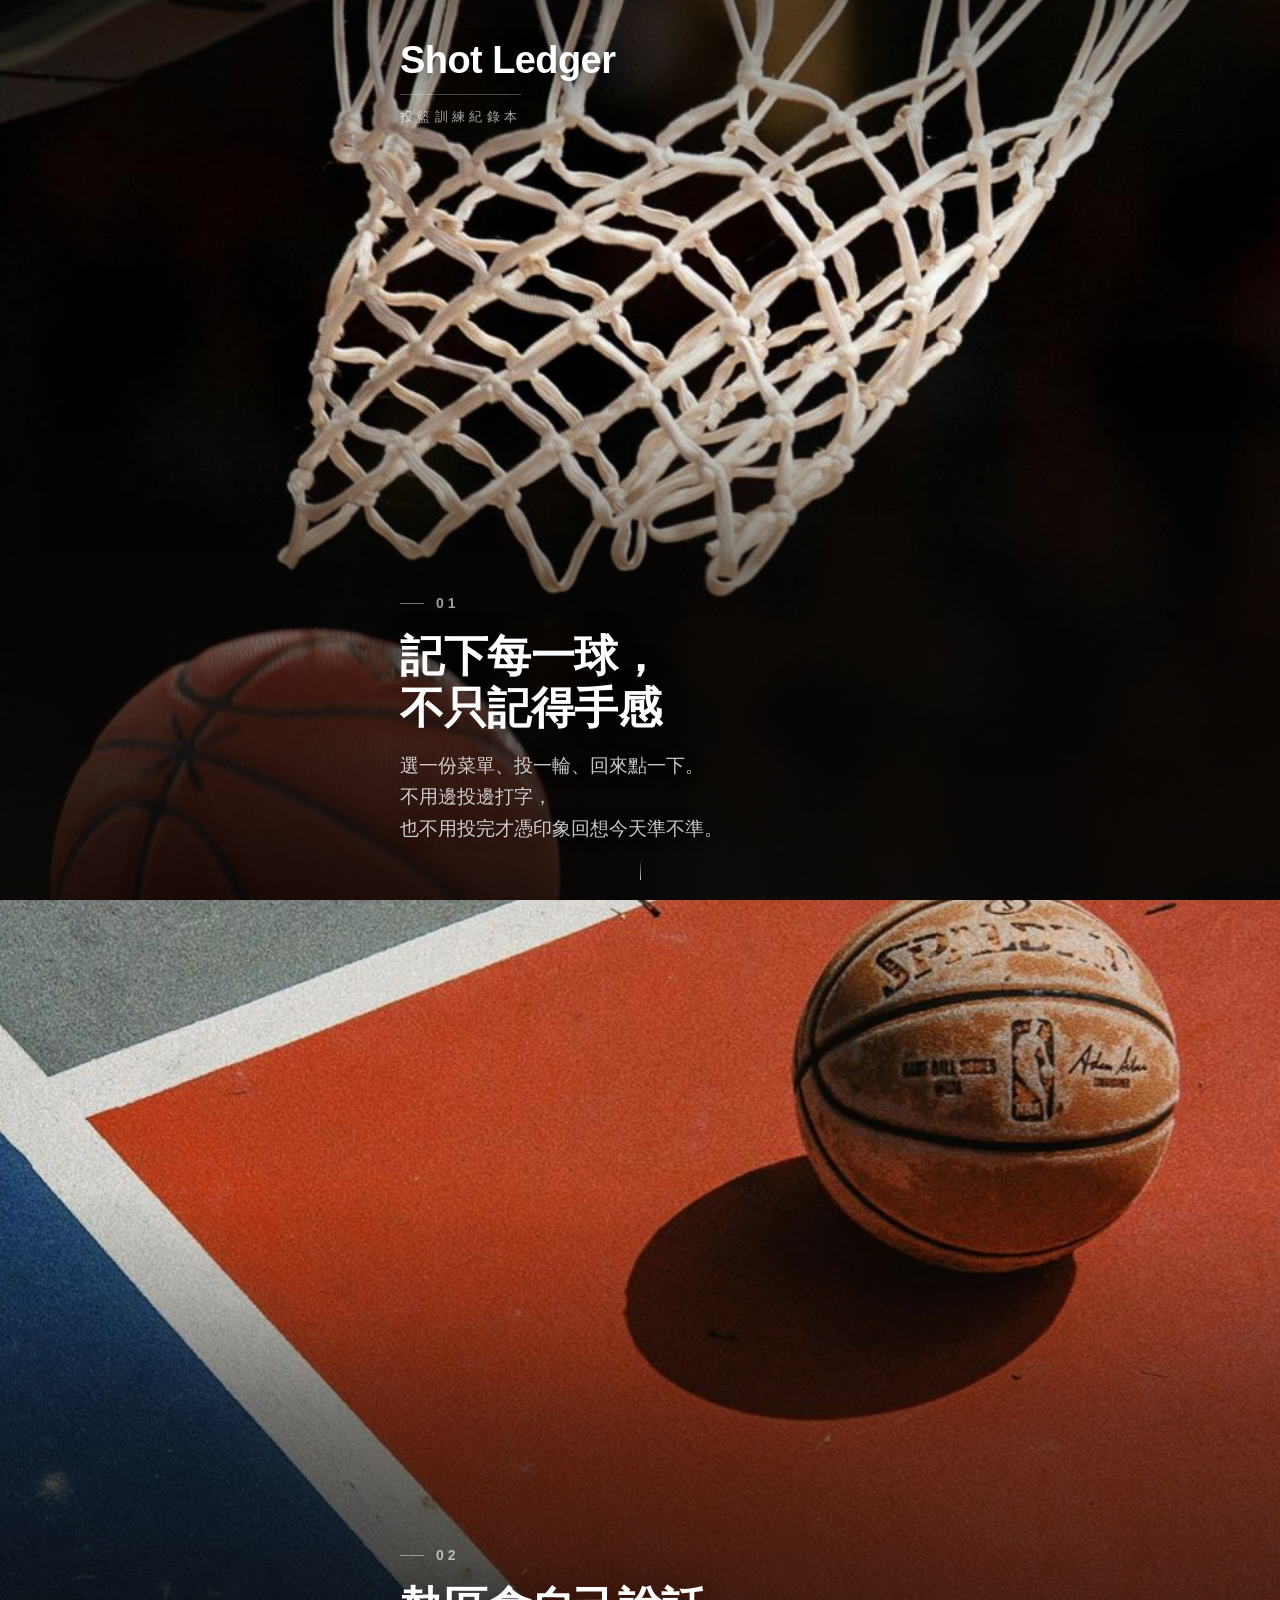
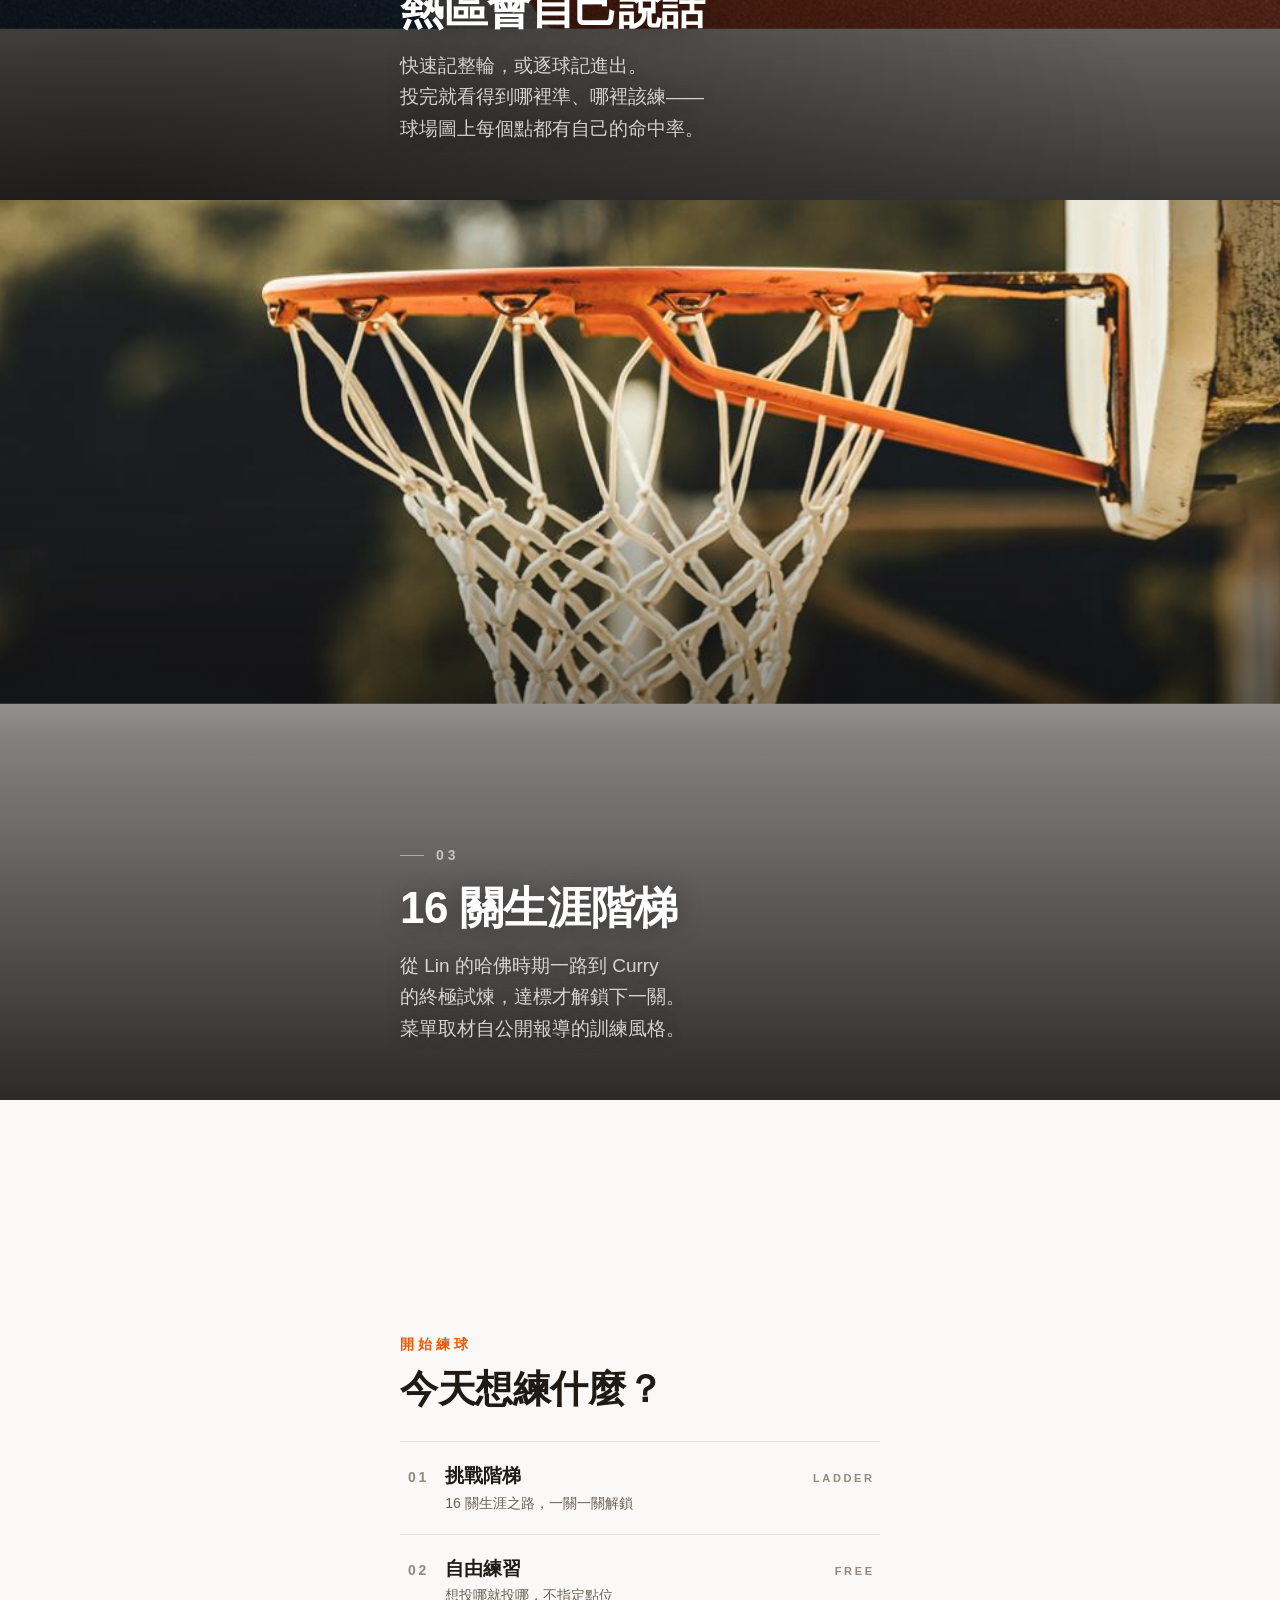
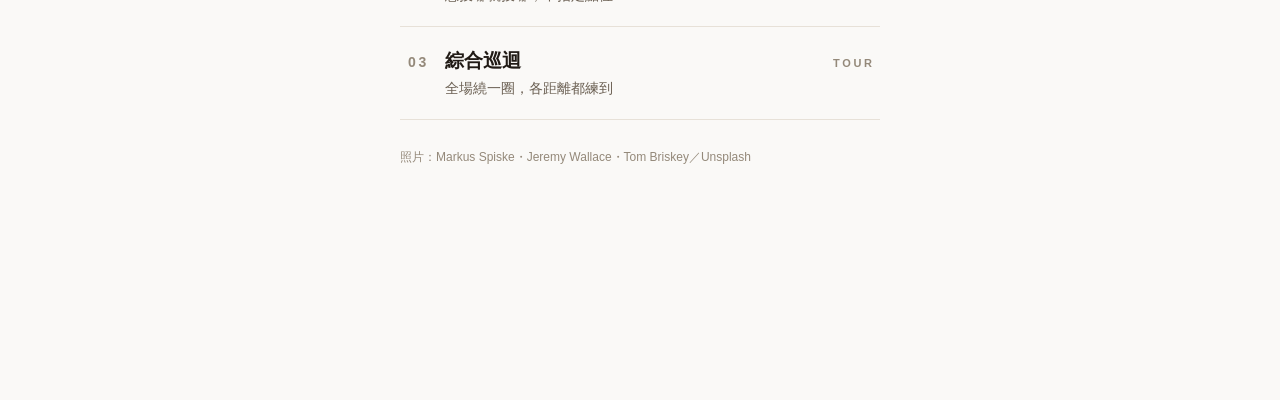
==== commit 9ce8772a: "挑戰階梯 15→16 關：插入第 10 關 Diana Taurasi（SPEC_M16） 第一位 WNBA 球員進階梯。射手等級界定標準不改，只補一句「依聯盟各自認定」—— Taurasi 是 WN" ====
--- a/index.html
+++ b/index.html
@@ -51,7 +51,7 @@
   "isAccessibleForFree": true,
   "offers": { "@type": "Offer", "price": "0", "priceCurrency": "TWD" },
   "featureList": [
-    "15 關生涯挑戰階梯",
+    "16 關生涯挑戰階梯",
     "自由練習與綜合巡迴模式",
     "球場熱區命中率圖",
     "離線可用（PWA）"
@@ -70,7 +70,7 @@
         <p>手機優先的投籃訓練紀錄工具：選一份菜單、投一輪、回來點一下。不用邊投邊打字，投完就看得到熱區與命中率。免安裝、免帳號，資料存在裝置本機。</p>
         <p>三種練習模式：</p>
         <ul>
-          <li><strong>挑戰階梯</strong>：15 關生涯之路，一關一關解鎖，菜單取材自公開報導的訓練風格。</li>
+          <li><strong>挑戰階梯</strong>：16 關生涯之路，一關一關解鎖，菜單取材自公開報導的訓練風格。</li>
           <li><strong>自由練習</strong>：想投哪就投哪，不指定點位。</li>
           <li><strong>綜合巡迴</strong>：全場繞一圈，各距離都練到。</li>
         </ul>
--- a/css/app.css
+++ b/css/app.css
@@ -1428,6 +1428,82 @@
   margin: 0;
 }
 
+/* ---------------------------------------------------------------------- */
+/* 加到主畫面引導（SPEC_M14 §4.2b）                                         */
+/*                                                                        */
+/* 與 backup-nudge 同一個家族（結算頁的提醒卡），但這張用 accent-tint 打底、    */
+/* 不畫框線——它是「建議你做一件對自己好的事」，不是警告，所以不用 danger 色，    */
+/* 也不做成跟資料統計卡一樣的白底卡片（避免看起來像又一區數據）。              */
+/* ---------------------------------------------------------------------- */
+
+.save-card {
+  background: var(--color-accent-tint);
+  border-radius: var(--radius-md);
+  padding: var(--space-4);
+  display: flex;
+  flex-direction: column;
+  gap: var(--space-3);
+  transition: opacity var(--transition-med);
+}
+
+.save-card--leaving {
+  opacity: 0;
+}
+
+.save-card__row {
+  display: flex;
+  align-items: flex-start;
+  gap: var(--space-3);
+}
+
+.save-card__icon {
+  flex-shrink: 0;
+  width: 26px;
+  height: 26px;
+  color: var(--color-accent-dark);
+}
+
+.save-card__icon svg {
+  width: 100%;
+  height: 100%;
+}
+
+.save-card__title {
+  font-size: var(--text-md);
+  font-weight: 800;
+  color: var(--color-text);
+}
+
+.save-card__sub {
+  font-size: var(--text-sm);
+  line-height: var(--leading-normal);
+  color: var(--color-text-muted);
+  margin-top: 2px;
+}
+
+/* 操作步驟另起一塊白底：它是「照著做」的指令，跟上面的說明理由分開讀 */
+.save-card__how {
+  font-size: var(--text-sm);
+  line-height: var(--leading-normal);
+  color: var(--color-text);
+  background: var(--color-surface);
+  border-radius: var(--radius-sm);
+  padding: var(--space-2) var(--space-3);
+}
+
+.save-card__dismiss {
+  text-align: center;
+}
+
+.save-card__dismiss button {
+  border: none;
+  background: none;
+  font-size: var(--text-xs);
+  color: var(--color-text-faint);
+  padding: var(--space-1);
+  cursor: pointer;
+}
+
 .summary__actions {
   display: flex;
   flex-direction: column;
@@ -1577,6 +1653,15 @@
 .settings-card__row {
   font-size: var(--text-sm);
   color: var(--color-text-muted);
+}
+
+/* 「建議加到主畫面」那行（SPEC_M14 §4.2c）：多行說明，要有行高才讀得下去 */
+.settings-card__row--hint {
+  line-height: var(--leading-normal);
+}
+
+.settings-card__row--hint strong {
+  color: var(--color-text);
 }
 
 .settings-storage-note {
@@ -2517,6 +2602,99 @@
   font-weight: 700;
   text-align: center;
   color: var(--color-accent-dark);
+}
+
+/* ---------------------------------------------------------------------- */
+/* 連莊 rail（練習中）＋ pip（SPEC_M14 §1.3）                                */
+/*                                                                        */
+/* pip 刻意用小方塊而不是圓點：球場圖的熱區點與三星都已經是圓／星，方塊才不會   */
+/* 被誤讀成同一套語彙——它要像紙上一格一格的劃記。                            */
+/* accent 只在真的有連莊時出現（is-live）；「開莊門檻」狀態故意留在灰階，       */
+/* 免得一開節就有一個橘色數字在慶祝還沒發生的事。                             */
+/* ---------------------------------------------------------------------- */
+
+.streak-rail {
+  display: flex;
+  align-items: center;
+  gap: var(--space-3);
+  padding: var(--space-2) var(--space-3);
+  background: var(--color-surface-sunken);
+  border-radius: var(--radius-md);
+}
+
+.streak-rail.is-live {
+  background: var(--color-accent-tint);
+}
+
+.streak-rail__num {
+  font-size: var(--text-xl);
+  font-weight: 800;
+  line-height: 1;
+  color: var(--color-text-muted);
+  font-variant-numeric: tabular-nums;
+  flex-shrink: 0;
+}
+
+.streak-rail.is-live .streak-rail__num {
+  color: var(--color-accent);
+}
+
+.streak-rail__text {
+  display: flex;
+  flex-direction: column;
+  gap: 1px;
+  min-width: 0;
+  flex: 1;
+}
+
+.streak-rail__label {
+  font-size: var(--text-xs);
+  font-weight: 700;
+  color: var(--color-text);
+}
+
+.streak-rail__hint {
+  font-size: var(--text-xs);
+  color: var(--color-text-muted);
+}
+
+.streak-rail__hint strong {
+  font-weight: 800;
+  color: var(--color-text);
+}
+
+.streak-pips {
+  display: flex;
+  align-items: center;
+  gap: 3px;
+  flex-wrap: wrap;
+  justify-content: flex-end;
+  max-width: 46%;
+}
+
+.streak-pip {
+  width: 7px;
+  height: 7px;
+  border-radius: 2px;
+  border: 1px solid var(--color-border-strong);
+  flex-shrink: 0;
+}
+
+.streak-pip.is-on {
+  background: var(--color-accent);
+  border-color: var(--color-accent);
+}
+
+/* 下一輪的位置：虛線框＝「還沒投」，讓 rail 有一個往前的空格 */
+.streak-pip--next {
+  border-style: dashed;
+  border-color: var(--color-text-faint);
+}
+
+.streak-pips__clip {
+  font-size: 10px;
+  line-height: 1;
+  color: var(--color-text-faint);
 }
 
 /* ---------------------------------------------------------------------- */
@@ -2718,6 +2896,211 @@
 }
 
 /* ---------------------------------------------------------------------- */
+/* 本節統計：連莊卡（SPEC_M14 §1.3）                                        */
+/*                                                                        */
+/* 版面思路同 hero 卡與徽章數字盤：讓數字自己當主角，說明退成旁邊的小字。      */
+/* 右欄（pip ＋ 生涯最佳／門檻）靠右對齊，與左邊的大數字形成一條可讀的軸線。    */
+/* ---------------------------------------------------------------------- */
+
+.streak-card {
+  background: var(--color-surface);
+  border: 1px solid var(--color-border);
+  border-radius: var(--radius-lg);
+  padding: var(--space-4);
+  display: flex;
+  flex-direction: column;
+  gap: var(--space-3);
+}
+
+.streak-card__head {
+  display: flex;
+  align-items: baseline;
+  gap: var(--space-2);
+}
+
+/* 副標與門檻行都用 muted 而不是 faint：深色模式實測 faint 在 11〜12px 只有 4.06
+   對比（AA 小字要 4.5），而這兩行是「第一次看懂連莊是什麼」的關鍵說明，不是裝飾。
+   層級改用字級與字重拉開，不用犧牲可讀性換對比度。 */
+.streak-card__sub {
+  font-size: var(--text-xs);
+  color: var(--color-text-muted);
+}
+
+.streak-card__pb {
+  margin-left: auto;
+  flex-shrink: 0;
+  font-size: 11px;
+  font-weight: 800;
+  letter-spacing: 0.04em;
+  color: var(--color-accent-contrast);
+  background: var(--color-accent);
+  border-radius: var(--radius-full);
+  padding: 2px var(--space-2);
+}
+
+/* 大數字與右欄「垂直居中對齊」而不是對齊基線：右欄是兩行小字，基線對齊會讓
+   整張卡下重上輕（大數字下方留一片空白，小字卻掉到它下面去）。 */
+.streak-card__body {
+  display: flex;
+  align-items: center;
+  gap: var(--space-3);
+}
+
+/* 數字與單位自己一組，內部才對齊基線（「輪」要坐在 4 的腳下，不是它的正中間） */
+.streak-card__value {
+  display: flex;
+  align-items: baseline;
+  gap: 3px;
+  flex-shrink: 0;
+}
+
+.streak-card__num {
+  font-size: var(--text-3xl);
+  font-weight: 800;
+  line-height: 0.9;
+  color: var(--color-accent-dark);
+  font-variant-numeric: tabular-nums;
+}
+
+/* 0 輪不塗橘色：沒發生的事不慶祝（同 rail 的 is-idle 邏輯） */
+.streak-card__num.is-zero {
+  color: var(--color-text-faint);
+}
+
+.streak-card__unit {
+  font-size: var(--text-sm);
+  color: var(--color-text-muted);
+}
+
+.streak-card__right {
+  margin-left: auto;
+  min-width: 0;
+  display: flex;
+  flex-direction: column;
+  align-items: flex-end;
+  gap: 6px;
+}
+
+.streak-card__right .streak-pips {
+  max-width: 100%;
+}
+
+/* 生涯最佳與門檻是刻意排的兩行（不是同一行擠到自動換行）：層級不同，字級也不同 */
+.streak-card__meta {
+  font-size: var(--text-xs);
+  font-weight: 700;
+  color: var(--color-text-muted);
+  text-align: right;
+}
+
+.streak-card__bar {
+  font-size: 11px;
+  color: var(--color-text-muted);
+  text-align: right;
+  line-height: var(--leading-normal);
+}
+
+/* ---------------------------------------------------------------------- */
+/* 本節統計：可收合分析區（SPEC_M14 §2.2）                                  */
+/*                                                                        */
+/* 曲線與前後段是「回頭分析」用的，預設收起來，把上半頁讓給挑戰結果與連莊。     */
+/* summary 的預設 marker 各家瀏覽器長得不一樣，一律關掉、自己畫一個轉角箭頭。   */
+/* ---------------------------------------------------------------------- */
+
+.summary-fold {
+  background: var(--color-surface);
+  border: 1px solid var(--color-border);
+  border-radius: var(--radius-lg);
+}
+
+.summary-fold__head {
+  display: flex;
+  align-items: center;
+  gap: var(--space-2);
+  min-height: var(--touch-min);
+  padding: 0 var(--space-4);
+  cursor: pointer;
+  list-style: none;
+}
+
+.summary-fold__head::-webkit-details-marker {
+  display: none;
+}
+
+.summary-fold__title {
+  font-size: var(--text-sm);
+  font-weight: 700;
+  color: var(--color-text);
+}
+
+.summary-fold__hint {
+  font-size: var(--text-xs);
+  color: var(--color-text-faint);
+}
+
+.summary-fold__chev {
+  margin-left: auto;
+  width: 8px;
+  height: 8px;
+  border-right: 2px solid var(--color-text-faint);
+  border-bottom: 2px solid var(--color-text-faint);
+  transform: rotate(45deg);
+  transform-origin: center;
+  transition: transform var(--transition-fast);
+}
+
+.summary-fold[open] .summary-fold__chev {
+  transform: rotate(-135deg);
+}
+
+.summary-fold__body {
+  padding: 0 var(--space-4) var(--space-4);
+}
+
+/* ---------------------------------------------------------------------- */
+/* 本節統計：射手小語（SPEC_M14 §2.3）                                      */
+/*                                                                        */
+/* 刻意不是卡片：周圍全是 surface 卡，這一段留在頁面底色上、只用一條細線分隔，   */
+/* 才有雜誌「編按」的節奏感，也讓結算頁在往下捲時有一個明顯的段落換氣。        */
+/* ---------------------------------------------------------------------- */
+
+.shooter-note {
+  border-top: 1px solid var(--color-border);
+  padding-top: var(--space-4);
+  display: flex;
+  flex-direction: column;
+  gap: var(--space-2);
+}
+
+.shooter-note__kicker {
+  font-size: 11px;
+  font-weight: 800;
+  letter-spacing: 0.14em;
+  color: var(--color-accent);
+}
+
+.shooter-note__fact {
+  font-size: var(--text-md);
+  font-weight: 700;
+  line-height: var(--leading-tight);
+  color: var(--color-text);
+}
+
+.shooter-note__body {
+  font-size: var(--text-sm);
+  line-height: var(--leading-normal);
+  color: var(--color-text-muted);
+}
+
+/* 出處是可點的連結，不能比周圍的說明文字更難讀（faint 在深色模式只有 4.4） */
+.shooter-note__src {
+  font-size: var(--text-xs);
+  color: var(--color-text-muted);
+  text-decoration: underline;
+  text-underline-offset: 2px;
+}
+
+/* ---------------------------------------------------------------------- */
 /* 本節統計：挑戰結果區                                                    */
 /* ---------------------------------------------------------------------- */
 
@@ -3064,6 +3447,59 @@
 
 .badge-medal--locked .badge-medal__icon {
   color: var(--color-text-faint);
+}
+
+/* 刊號數字盤（SPEC_M12）：圓盤中央數字＋單位、下方家族小標記，取代原本的單一
+   線條圖示。共用 class，成就條（44px）與徽章牆（68px）都用同一套，顏色靠外層
+   .badge-medal--earned/--locked／.badge-strip__disc 帶動，字級由 badges.js 依
+   圓盤直徑量測後用 inline style 帶進來（同尺寸下 17 顆共用一個字級）。 */
+.badge-numeral {
+  display: flex;
+  flex-direction: column;
+  align-items: center;
+  justify-content: center;
+}
+
+.badge-numeral__num {
+  display: inline-flex;
+  align-items: baseline;
+  line-height: 1;
+  font-weight: 800;
+  letter-spacing: -0.02em;
+  white-space: nowrap;
+  color: var(--color-accent);
+}
+
+.badge-numeral__unit {
+  font-weight: 700;
+  opacity: 0.76;
+  margin-left: 0.04em;
+}
+
+.badge-numeral__mark {
+  display: flex;
+  margin-top: 2px;
+  color: var(--color-accent);
+}
+
+.badge-numeral__mark svg {
+  display: block;
+  width: 100%;
+  height: 100%;
+}
+
+.badge-medal__disc .badge-numeral__mark {
+  margin-top: 3px;
+}
+
+.badge-medal--locked .badge-numeral__num,
+.badge-medal--locked .badge-numeral__mark {
+  color: var(--color-text-faint);
+}
+
+.badge-strip__disc .badge-numeral__num,
+.badge-strip__disc .badge-numeral__mark {
+  color: var(--color-text-muted);
 }
 
 .badge-medal__name {
